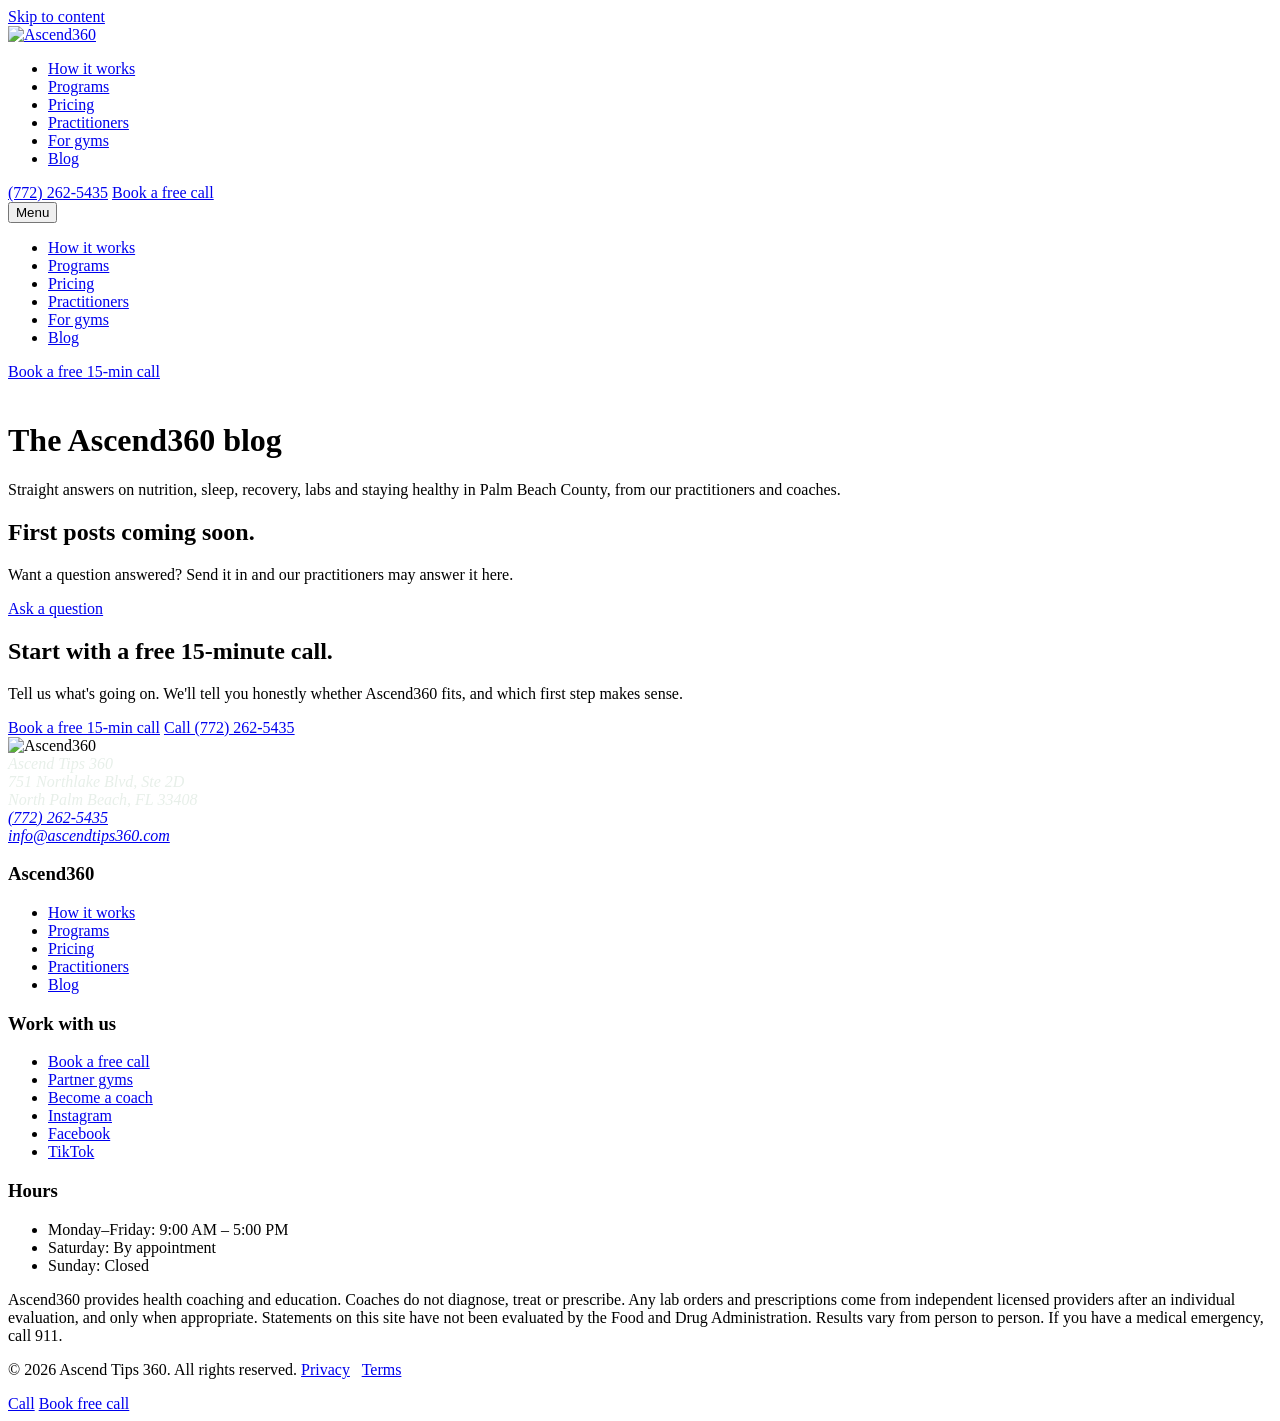
==== index.html @ 88918a27 "Add files via upload" ====
<!doctype html>
<html lang="en">
<head>
<meta charset="utf-8">
<meta name="viewport" content="width=device-width, initial-scale=1">
<title>Health & Wellness Blog | Ascend Tips 360, North Palm Beach</title>
<meta name="description" content="Practical health, nutrition, sleep and recovery articles from the Ascend360 practitioners and coaches in North Palm Beach, FL.">
<link rel="canonical" href="https://www.ascendtips360.com/blog/">

<meta property="og:type" content="website">
<meta property="og:site_name" content="Ascend Tips 360">
<meta property="og:title" content="Health & Wellness Blog | Ascend Tips 360, North Palm Beach">
<meta property="og:description" content="Practical health, nutrition, sleep and recovery articles from the Ascend360 practitioners and coaches in North Palm Beach, FL.">
<meta property="og:url" content="https://www.ascendtips360.com/blog/">
<meta property="og:image" content="https://www.ascendtips360.com/assets/og-image.png">
<meta name="twitter:card" content="summary_large_image">
<meta name="theme-color" content="#0f2a20">
<meta name="geo.region" content="US-FL">
<meta name="geo.placename" content="North Palm Beach">
<link rel="icon" href="../assets/favicon.svg" type="image/svg+xml">
<link rel="icon" href="../assets/favicon-32.png" sizes="32x32">
<link rel="apple-touch-icon" href="../assets/apple-touch-icon.png">
<link rel="preconnect" href="https://fonts.googleapis.com">
<link rel="preconnect" href="https://fonts.gstatic.com" crossorigin>
<link href="https://fonts.googleapis.com/css2?family=Bricolage+Grotesque:opsz,wdth,wght@12..96,75..100,600..800&family=Figtree:wght@400;500;600;700&display=swap" rel="stylesheet">
<link rel="stylesheet" href="../assets/site.css">
<script type="application/ld+json">{"@context": "https://schema.org", "@type": "HealthAndBeautyBusiness", "@id": "https://www.ascendtips360.com/#business", "name": "Ascend Tips 360", "alternateName": "Ascend360", "url": "https://www.ascendtips360.com/", "logo": "https://www.ascendtips360.com/assets/icon-512.png", "image": "https://www.ascendtips360.com/assets/og-image.png", "telephone": "+17722625435", "email": "info@ascendtips360.com", "priceRange": "$$", "address": {"@type": "PostalAddress", "streetAddress": "751 Northlake Blvd, Ste 2D", "addressLocality": "North Palm Beach", "addressRegion": "FL", "postalCode": "33408", "addressCountry": "US"}, "areaServed": ["North Palm Beach", "Palm Beach Gardens", "Juno Beach", "Jupiter", "Tequesta", "Lake Park", "Riviera Beach", "Singer Island", "West Palm Beach", "Palm Beach County"], "openingHoursSpecification": [{"@type": "OpeningHoursSpecification", "dayOfWeek": ["Monday", "Tuesday", "Wednesday", "Thursday", "Friday"], "opens": "09:00", "closes": "17:00"}], "sameAs": ["https://www.facebook.com/ascendtips360", "https://www.instagram.com/ascendtips360", "https://www.tiktok.com/@ascendtips360"]}</script>
<!-- Google Analytics 4: paste your GA4 tag here once created (see README). Do NOT add Meta/TikTok pixels to book.html. -->
</head>
<body>
<a class="skip" href="#main">Skip to content</a>
<header class="site-header">
  <div class="wrap">
    <a class="brand" href="../index.html" aria-label="Ascend Tips 360 home"><img src="../assets/logo.svg" alt="Ascend360" width="160" height="41"></a>
    <nav class="nav" aria-label="Main"><ul><li><a href="../how-it-works.html">How it works</a></li><li><a href="../programs.html">Programs</a></li><li><a href="../pricing.html">Pricing</a></li><li><a href="../practitioners.html">Practitioners</a></li><li><a href="../gyms.html">For gyms</a></li><li><a href="../blog/" aria-current="page">Blog</a></li></ul></nav>
    <div class="header-cta">
      <a class="tel" href="tel:+17722625435">(772) 262-5435</a>
      <a class="btn btn-primary" href="../book.html">Book a free call</a>
    </div>
    <button class="menu-btn" aria-expanded="false" aria-controls="mobile-nav">Menu</button>
  </div>
  <div class="mobile-nav" id="mobile-nav">
    <ul><li><a href="../how-it-works.html">How it works</a></li><li><a href="../programs.html">Programs</a></li><li><a href="../pricing.html">Pricing</a></li><li><a href="../practitioners.html">Practitioners</a></li><li><a href="../gyms.html">For gyms</a></li><li><a href="../blog/" aria-current="page">Blog</a></li></ul>
    <div class="wrap" style="padding-bottom:1.25rem"><a class="btn btn-primary" href="../book.html">Book a free 15-min call</a></div>
  </div>
</header>
<main id="main">

<div class="page-head"><div class="wrap">
  <h1>The Ascend360 blog</h1>
  <p class="lead">Straight answers on nutrition, sleep, recovery, labs and staying healthy in Palm Beach County, from our practitioners and coaches.</p>
</div></div>
<section><div class="wrap">
  <!-- POSTS: add a <li> per post, newest first. Copy blog/post-template.html for each new post. -->
  <ul class="post-list" id="posts"></ul>
  <div class="empty">
    <h2 style="font-size:1.5rem">First posts coming soon.</h2>
    <p>Want a question answered? Send it in and our practitioners may answer it here.</p>
    <a class="btn btn-ghost" href="../book.html?interest=free-call">Ask a question</a>
  </div>
</div></section>
<section class="cta-band">
  <div class="wrap">
    <h2>Start with a free 15&#8209;minute call.</h2>
    <p class="lead">Tell us what's going on. We'll tell you honestly whether Ascend360 fits, and which first step makes sense.</p>
    <div class="actions">
      <a class="btn btn-lime" href="../book.html">Book a free 15-min call</a>
      <a class="btn btn-ghost-light" href="tel:+17722625435">Call (772) 262-5435</a>
    </div>
  </div>
</section>
</main>
<footer class="site-footer">
  <div class="wrap">
    <div class="foot-grid">
      <div>
        <div class="foot-logo"><img src="../assets/logo-white.svg" alt="Ascend360" width="160" height="41"></div>
        <address class="nap" style="font-size:1rem;color:#e7efe9">
          Ascend Tips 360<br>751 Northlake Blvd, Ste 2D<br>North Palm Beach, FL 33408<br>
          <a href="tel:+17722625435">(772) 262-5435</a><br>
          <a href="mailto:info@ascendtips360.com">info@ascendtips360.com</a>
        </address>
      </div>
      <div>
        <h3>Ascend360</h3>
        <ul>
          <li><a href="../how-it-works.html">How it works</a></li>
          <li><a href="../programs.html">Programs</a></li>
          <li><a href="../pricing.html">Pricing</a></li>
          <li><a href="../practitioners.html">Practitioners</a></li>
          <li><a href="../blog/">Blog</a></li>
        </ul>
      </div>
      <div>
        <h3>Work with us</h3>
        <ul>
          <li><a href="../book.html">Book a free call</a></li>
          <li><a href="../gyms.html">Partner gyms</a></li>
          <li><a href="../book.html?interest=careers">Become a coach</a></li>
          <li><a href="https://www.instagram.com/ascendtips360" rel="noopener">Instagram</a></li>
          <li><a href="https://www.facebook.com/ascendtips360" rel="noopener">Facebook</a></li>
          <li><a href="https://www.tiktok.com/@ascendtips360" rel="noopener">TikTok</a></li>
        </ul>
      </div>
      <div>
        <h3>Hours</h3>
        <ul><li>Monday–Friday: 9:00 AM – 5:00 PM</li><li>Saturday: By appointment</li><li>Sunday: Closed</li></ul>
      </div>
    </div>
    <div class="foot-legal">
      <p>Ascend360 provides health coaching and education. Coaches do not diagnose, treat or prescribe. Any lab orders and prescriptions come from independent licensed providers after an individual evaluation, and only when appropriate. Statements on this site have not been evaluated by the Food and Drug Administration. Results vary from person to person. If you have a medical emergency, call 911.</p>
      <p>&copy; 2026 Ascend Tips 360. All rights reserved. <a href="../privacy.html">Privacy</a> &nbsp; <a href="../terms.html">Terms</a></p>
    </div>
  </div>
</footer>
<div class="mobile-bar">
  <a class="btn btn-ghost" href="tel:+17722625435">Call</a>
  <a class="btn btn-primary" href="../book.html">Book free call</a>
</div>
<script src="../assets/site.js" defer></script>
</body>
</html>
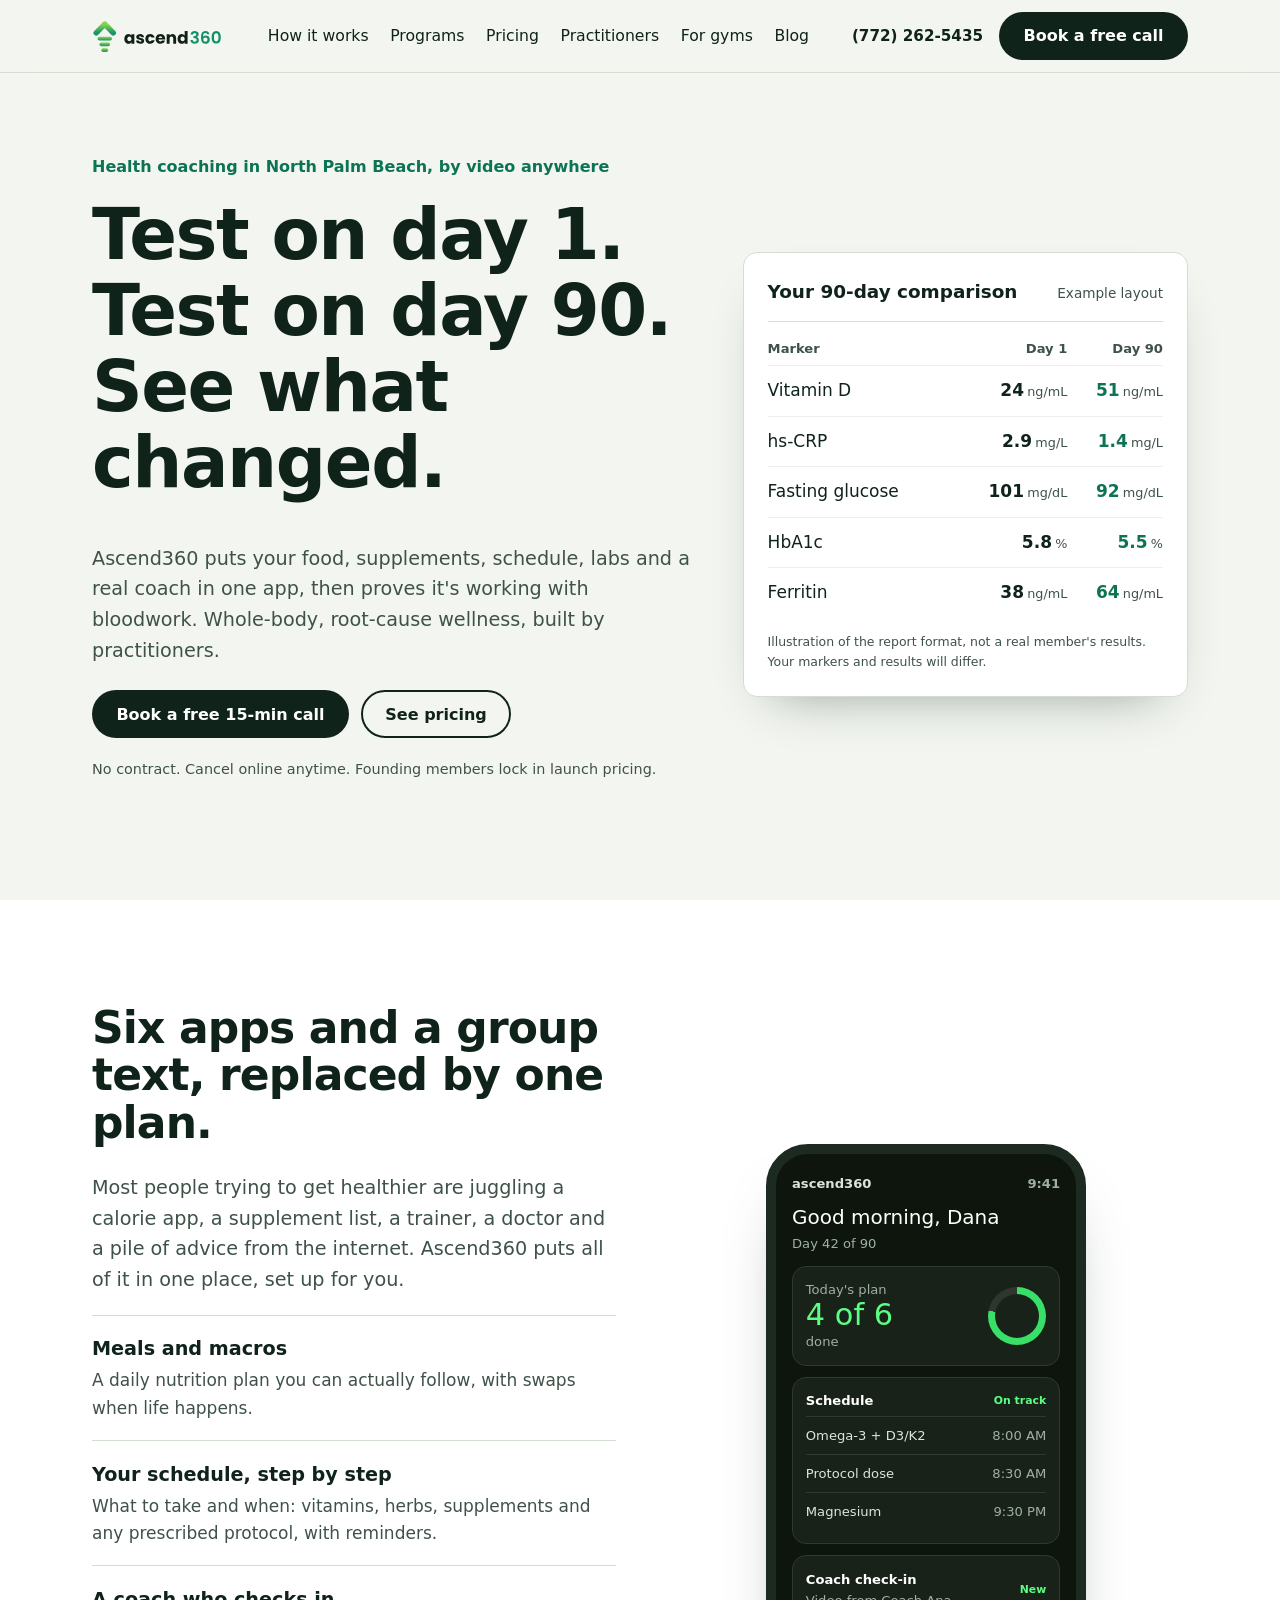
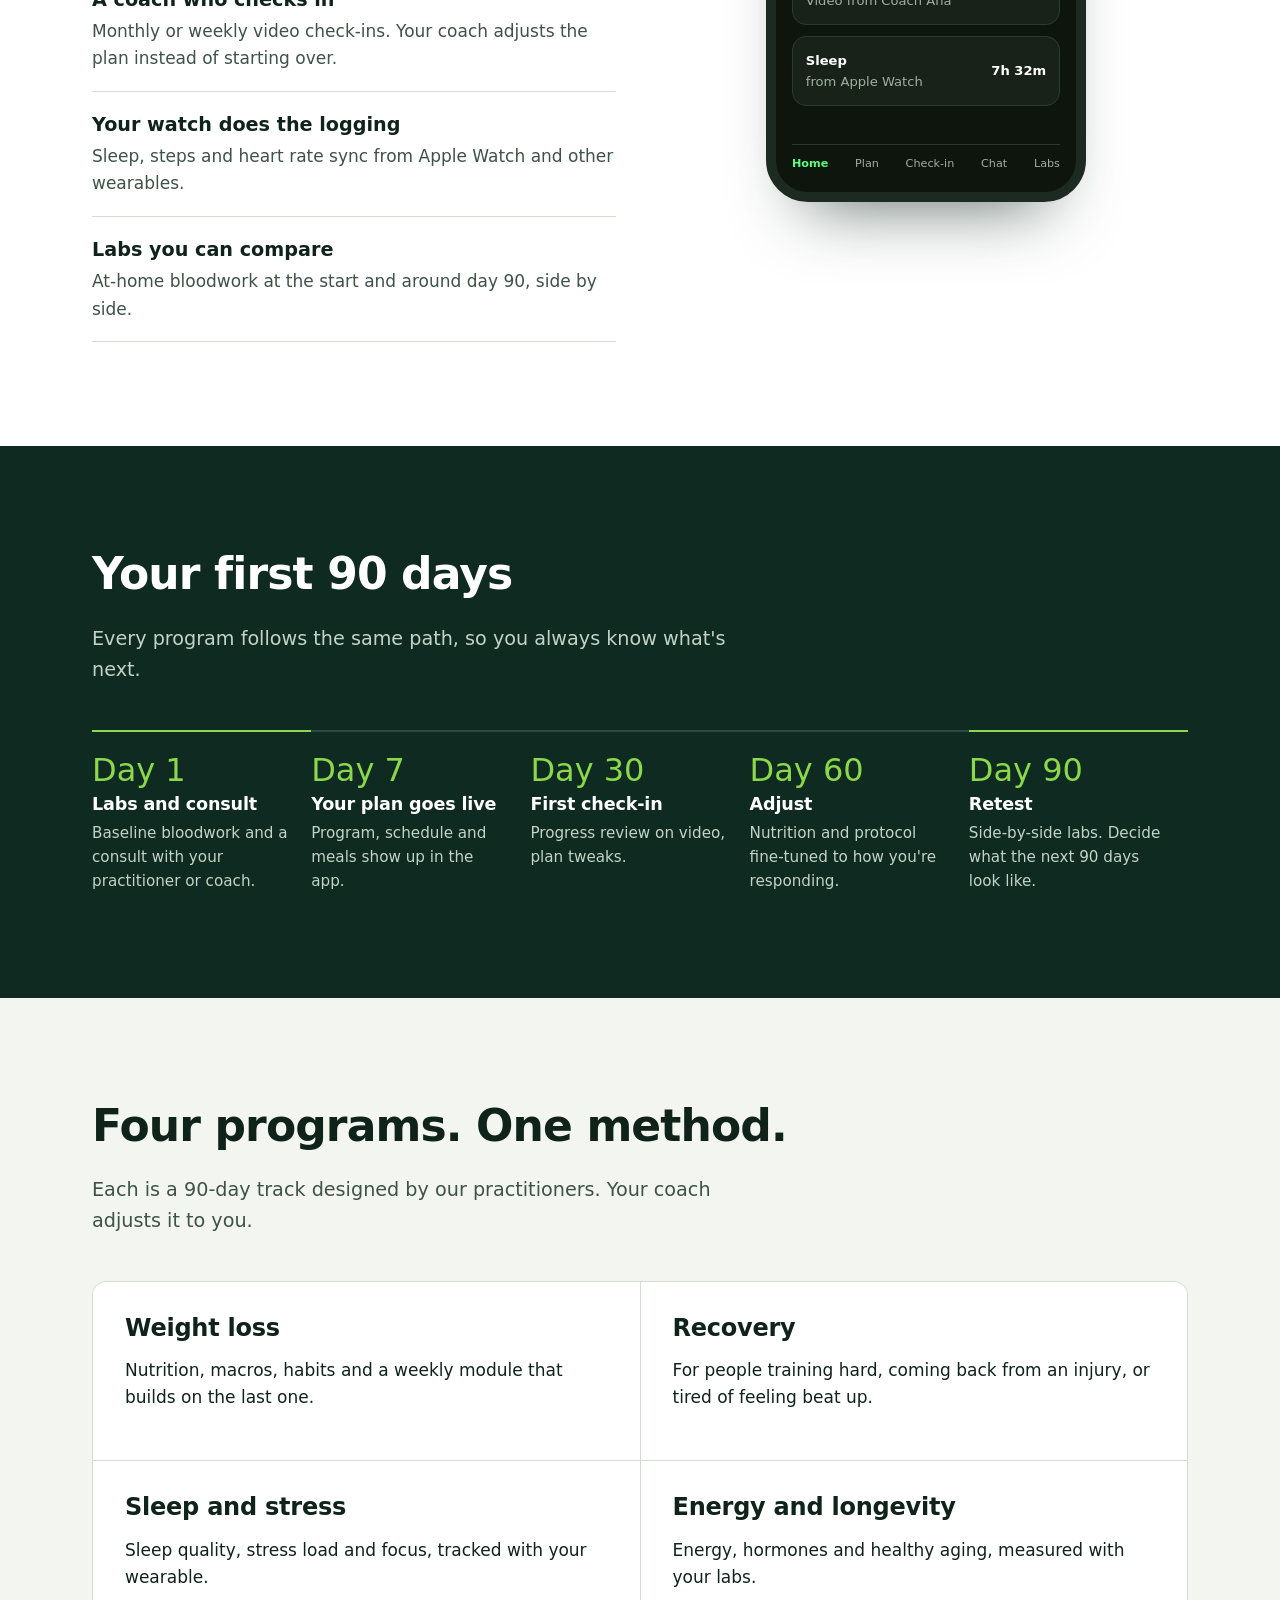
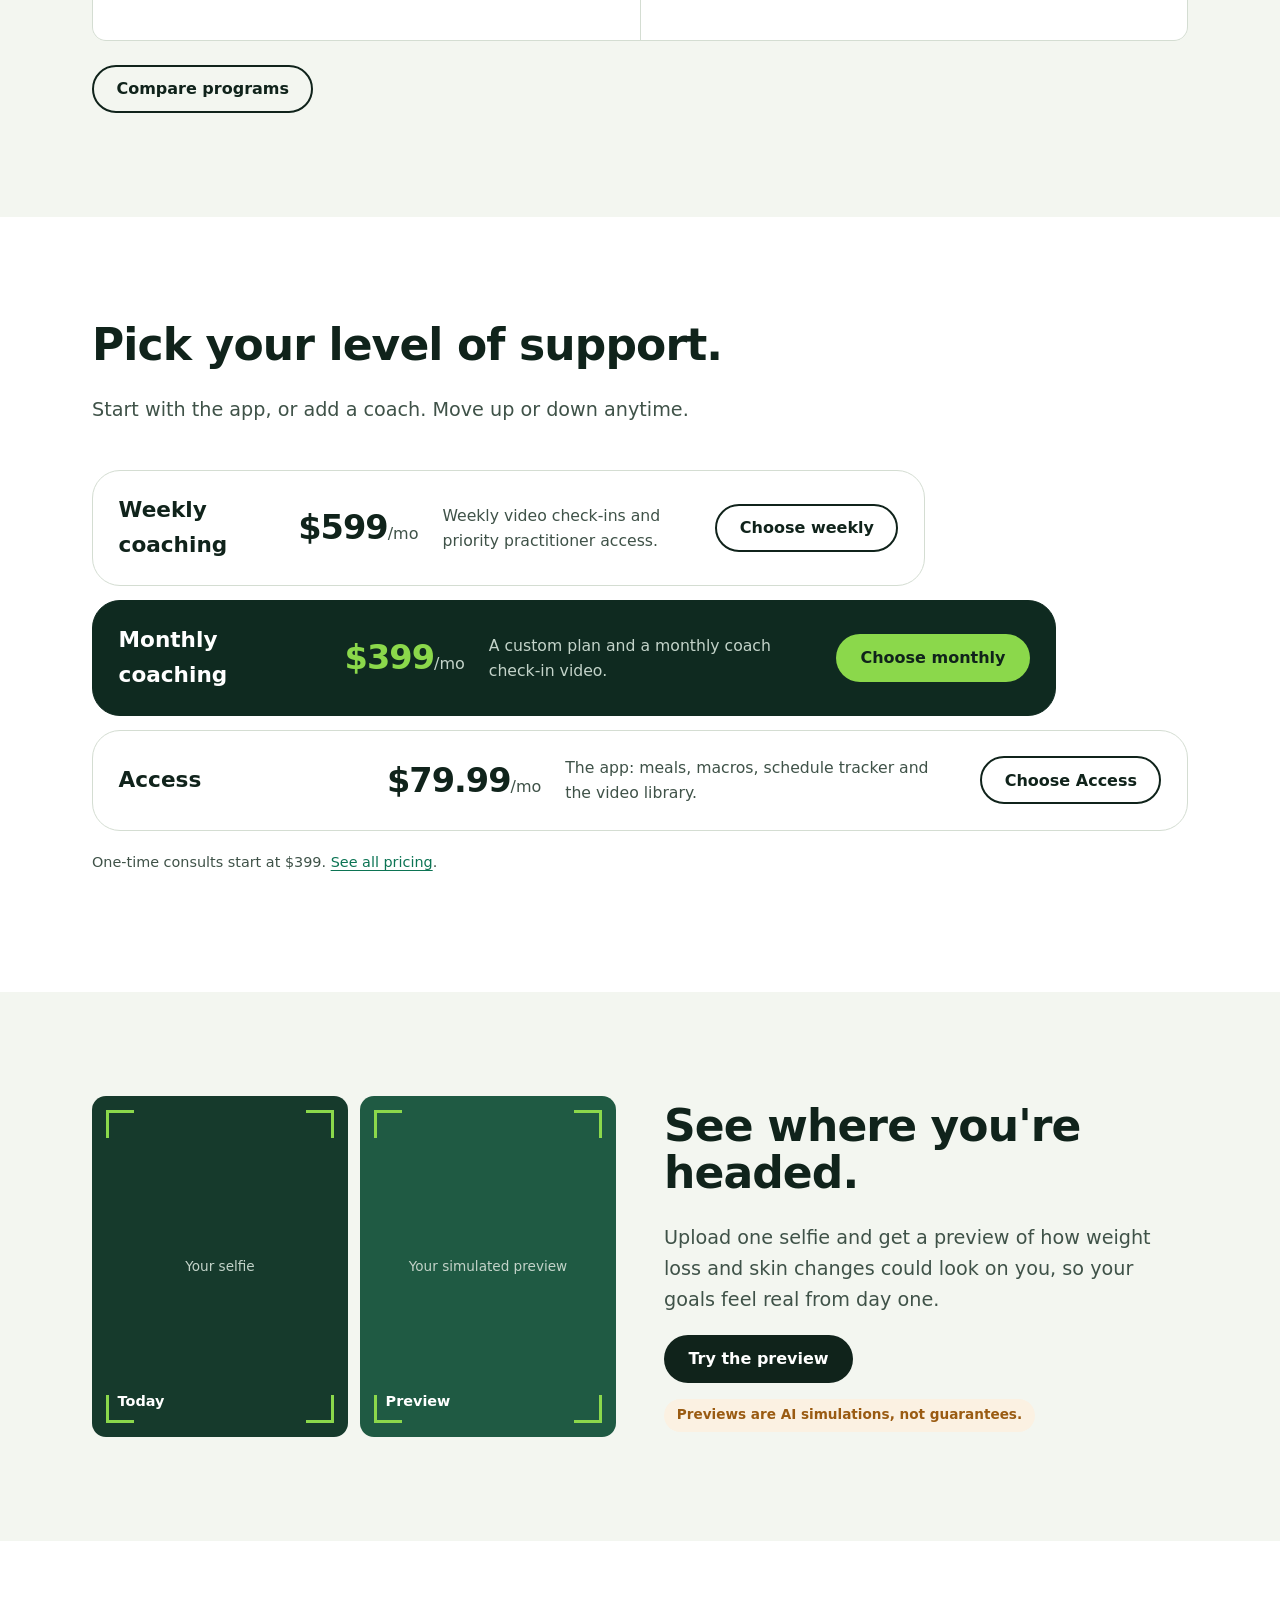
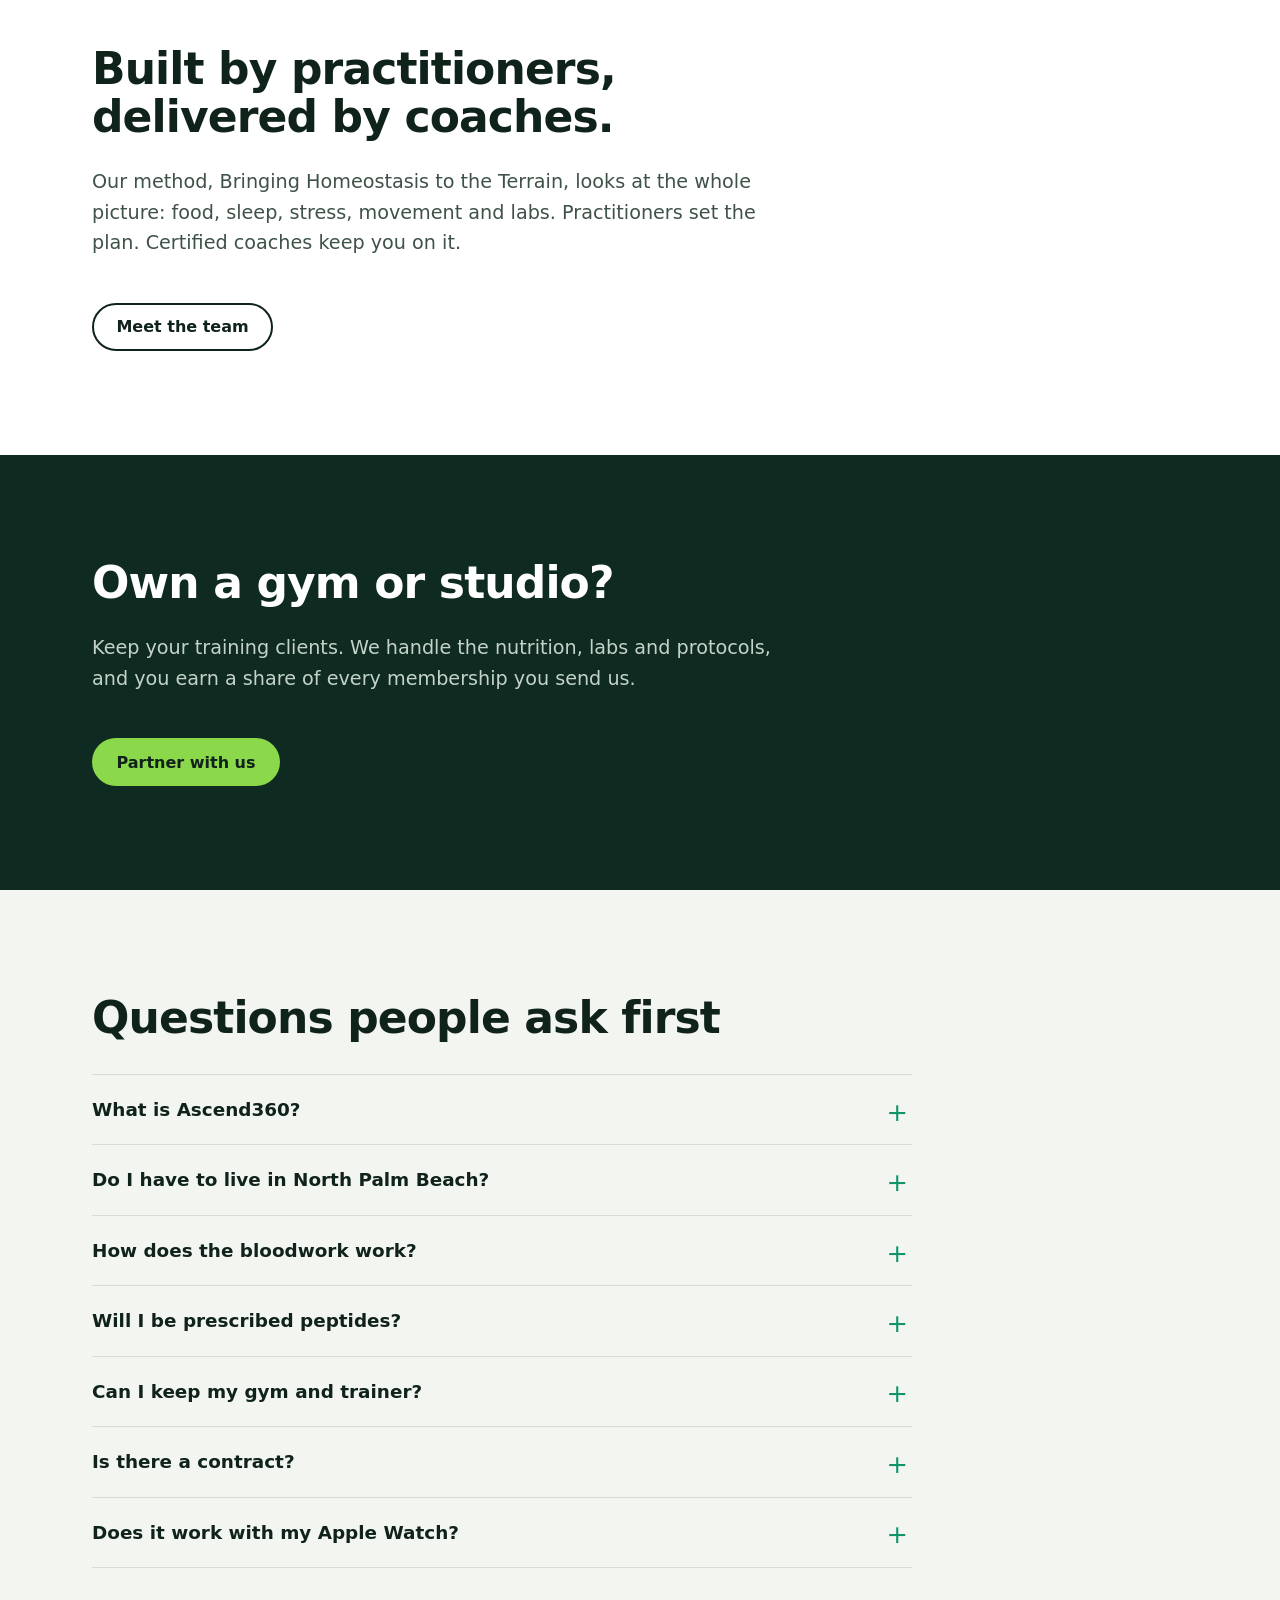
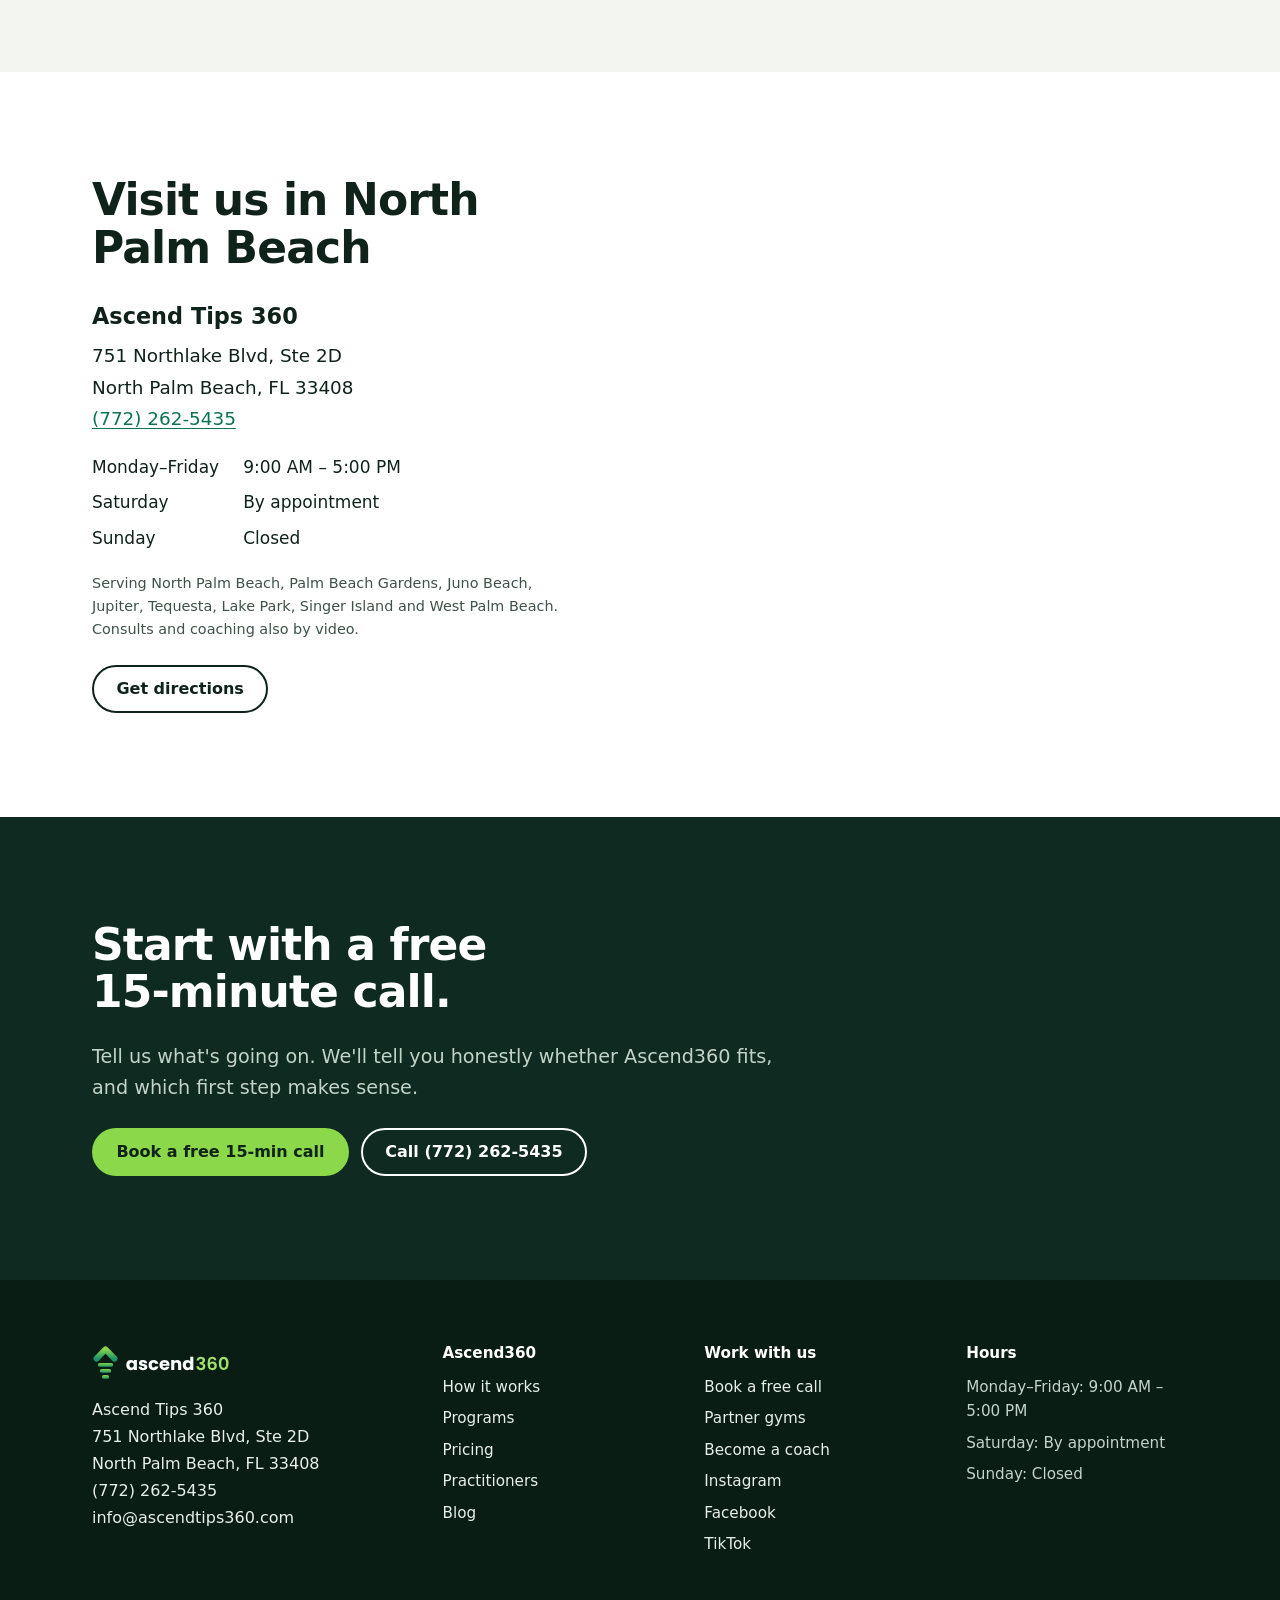
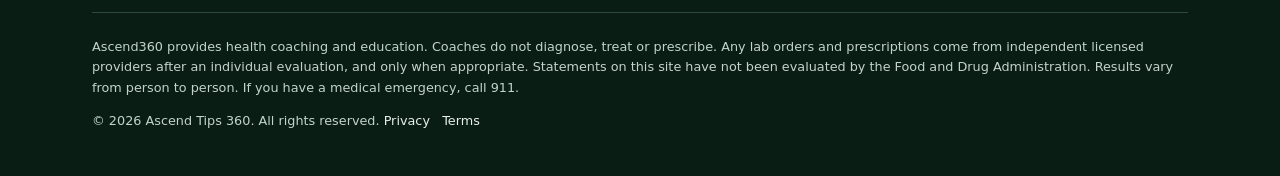
==== commit 6772a5c0: "Add files via upload" ====
--- a/index.html
+++ b/index.html
@@ -3,68 +3,523 @@
 <head>
 <meta charset="utf-8">
 <meta name="viewport" content="width=device-width, initial-scale=1">
-<title>Health & Wellness Blog | Ascend Tips 360, North Palm Beach</title>
-<meta name="description" content="Practical health, nutrition, sleep and recovery articles from the Ascend360 practitioners and coaches in North Palm Beach, FL.">
-<link rel="canonical" href="https://www.ascendtips360.com/blog/">
+<title>Ascend Tips 360 | Health Coaching & Lab Testing in North Palm Beach, FL</title>
+<meta name="description" content="Ascend360 health coaching in North Palm Beach: one app for meals, supplements and your protocol, video check-ins with a coach, and at-home bloodwork on day 1 and day 90.">
+<link rel="canonical" href="https://www.ascendtips360.com/">
 
 <meta property="og:type" content="website">
 <meta property="og:site_name" content="Ascend Tips 360">
-<meta property="og:title" content="Health & Wellness Blog | Ascend Tips 360, North Palm Beach">
-<meta property="og:description" content="Practical health, nutrition, sleep and recovery articles from the Ascend360 practitioners and coaches in North Palm Beach, FL.">
-<meta property="og:url" content="https://www.ascendtips360.com/blog/">
-<meta property="og:image" content="https://www.ascendtips360.com/assets/og-image.png">
+<meta property="og:title" content="Ascend Tips 360 | Health Coaching & Lab Testing in North Palm Beach, FL">
+<meta property="og:description" content="Ascend360 health coaching in North Palm Beach: one app for meals, supplements and your protocol, video check-ins with a coach, and at-home bloodwork on day 1 and day 90.">
+<meta property="og:url" content="https://www.ascendtips360.com/">
+<meta property="og:image" content="https://www.ascendtips360.com/og-image.png">
 <meta name="twitter:card" content="summary_large_image">
 <meta name="theme-color" content="#0f2a20">
 <meta name="geo.region" content="US-FL">
 <meta name="geo.placename" content="North Palm Beach">
-<link rel="icon" href="../assets/favicon.svg" type="image/svg+xml">
-<link rel="icon" href="../assets/favicon-32.png" sizes="32x32">
-<link rel="apple-touch-icon" href="../assets/apple-touch-icon.png">
+<link rel="icon" href="[data-uri]" type="image/svg+xml">
+<link rel="icon" href="favicon-32.png" sizes="32x32">
+<link rel="apple-touch-icon" href="apple-touch-icon.png">
 <link rel="preconnect" href="https://fonts.googleapis.com">
 <link rel="preconnect" href="https://fonts.gstatic.com" crossorigin>
 <link href="https://fonts.googleapis.com/css2?family=Bricolage+Grotesque:opsz,wdth,wght@12..96,75..100,600..800&family=Figtree:wght@400;500;600;700&display=swap" rel="stylesheet">
-<link rel="stylesheet" href="../assets/site.css">
-<script type="application/ld+json">{"@context": "https://schema.org", "@type": "HealthAndBeautyBusiness", "@id": "https://www.ascendtips360.com/#business", "name": "Ascend Tips 360", "alternateName": "Ascend360", "url": "https://www.ascendtips360.com/", "logo": "https://www.ascendtips360.com/assets/icon-512.png", "image": "https://www.ascendtips360.com/assets/og-image.png", "telephone": "+17722625435", "email": "info@ascendtips360.com", "priceRange": "$$", "address": {"@type": "PostalAddress", "streetAddress": "751 Northlake Blvd, Ste 2D", "addressLocality": "North Palm Beach", "addressRegion": "FL", "postalCode": "33408", "addressCountry": "US"}, "areaServed": ["North Palm Beach", "Palm Beach Gardens", "Juno Beach", "Jupiter", "Tequesta", "Lake Park", "Riviera Beach", "Singer Island", "West Palm Beach", "Palm Beach County"], "openingHoursSpecification": [{"@type": "OpeningHoursSpecification", "dayOfWeek": ["Monday", "Tuesday", "Wednesday", "Thursday", "Friday"], "opens": "09:00", "closes": "17:00"}], "sameAs": ["https://www.facebook.com/ascendtips360", "https://www.instagram.com/ascendtips360", "https://www.tiktok.com/@ascendtips360"]}</script>
+<style>/* Ascend Tips 360 — public site */
+:root{
+  --ink:#10231b;
+  --ink-soft:#3f5248;
+  --paper:#f3f6f0;
+  --white:#ffffff;
+  --forest:#0f2a20;
+  --forest-2:#163a2c;
+  --teal:#12936b;
+  --teal-dark:#0c7454;
+  --lime:#8bd84b;
+  --line:#d4ddd2;
+  --line-dark:#2c4b3d;
+  --warn:#9a5b12;
+  --radius-s:6px;
+  --radius-m:14px;
+  --radius-pill:999px;
+  --max:1160px;
+  --head:"Bricolage Grotesque", "Figtree", system-ui, sans-serif;
+  --body:"Figtree", system-ui, -apple-system, "Segoe UI", sans-serif;
+}
+*,*::before,*::after{box-sizing:border-box}
+html{-webkit-text-size-adjust:100%;scroll-behavior:smooth}
+@media (prefers-reduced-motion:reduce){html{scroll-behavior:auto}*{transition:none!important;animation:none!important}}
+body{margin:0;background:var(--paper);color:var(--ink);font:400 1.0625rem/1.6 var(--body)}
+img,svg{max-width:100%;display:block}
+a{color:var(--teal-dark);text-underline-offset:3px}
+a:hover{color:var(--ink)}
+:focus-visible{outline:3px solid var(--lime);outline-offset:3px;border-radius:4px}
+.skip{position:absolute;left:-999px;top:0;background:var(--ink);color:#fff;padding:.6rem 1rem;z-index:100}
+.skip:focus{left:1rem;top:1rem}
+.wrap{max-width:var(--max);margin:0 auto;padding:0 1.25rem}
+@media (min-width:760px){.wrap{padding:0 2rem}}
+
+h1,h2,h3{font-family:var(--head);line-height:1.08;letter-spacing:-.02em;margin:0 0 .6em;font-weight:700}
+h1{font-size:clamp(2.4rem,6vw,4.4rem);font-variation-settings:"wdth" 88}
+h2{font-size:clamp(1.8rem,3.6vw,2.75rem)}
+h3{font-size:1.3rem;letter-spacing:-.01em;line-height:1.2}
+p{margin:0 0 1em;max-width:66ch}
+.lead{font-size:1.2rem;color:var(--ink-soft);max-width:56ch}
+.small{font-size:.9rem;color:var(--ink-soft)}
+.fine{font-size:.8rem;color:var(--ink-soft);max-width:80ch}
+
+/* buttons */
+.btn{display:inline-flex;align-items:center;justify-content:center;gap:.5rem;min-height:48px;padding:.75rem 1.4rem;border-radius:var(--radius-pill);font:600 1rem/1.1 var(--body);text-decoration:none;border:2px solid transparent;cursor:pointer;transition:background .15s,color .15s,border-color .15s}
+.btn-primary{background:var(--ink);color:#fff}
+.btn-primary:hover{background:var(--teal-dark);color:#fff}
+.btn-lime{background:var(--lime);color:var(--ink)}
+.btn-lime:hover{background:#a3e46c;color:var(--ink)}
+.btn-ghost{border-color:var(--ink);color:var(--ink);background:transparent}
+.btn-ghost:hover{background:var(--ink);color:#fff}
+.btn-ghost-light{border-color:#fff;color:#fff}
+.btn-ghost-light:hover{background:#fff;color:var(--ink)}
+.actions{display:flex;flex-wrap:wrap;gap:.75rem;margin-top:1.5rem}
+
+/* header */
+.site-header{position:sticky;top:0;z-index:50;background:rgba(243,246,240,.94);backdrop-filter:blur(10px);-webkit-backdrop-filter:blur(10px);border-bottom:1px solid var(--line)}
+.site-header .wrap{display:flex;align-items:center;justify-content:space-between;gap:1rem;min-height:72px}
+.brand img{height:34px;width:auto}
+.nav{display:none}
+.nav ul{list-style:none;display:flex;gap:1.35rem;margin:0;padding:0}
+.nav a{white-space:nowrap;color:var(--ink);text-decoration:none;font-weight:500;font-size:.98rem}
+.nav a:hover,.nav a[aria-current="page"]{color:var(--teal-dark);text-decoration:underline}
+.header-cta{display:none}
+.menu-btn{display:inline-flex;align-items:center;gap:.4rem;background:none;border:1.5px solid var(--ink);border-radius:var(--radius-pill);padding:.5rem .95rem;font:600 .95rem var(--body);color:var(--ink);cursor:pointer;min-height:44px}
+.mobile-nav{display:none;border-top:1px solid var(--line);background:var(--paper)}
+.mobile-nav.open{display:block}
+.mobile-nav ul{list-style:none;margin:0;padding:.5rem 1.25rem 1.25rem}
+.mobile-nav li a{display:block;padding:.8rem 0;border-bottom:1px solid var(--line);color:var(--ink);text-decoration:none;font-weight:500;font-size:1.1rem}
+.mobile-nav .btn{width:100%;margin-top:1rem}
+@media (min-width:1180px){
+  .nav{display:block}.header-cta{display:flex;align-items:center;gap:1rem}.menu-btn{display:none}.mobile-nav{display:none!important}
+  .header-cta .btn{white-space:nowrap}
+  .header-cta .tel{white-space:nowrap;color:var(--ink);font-weight:600;text-decoration:none;font-size:.95rem}
+}
+
+/* sections */
+section{padding:4.5rem 0}
+@media (min-width:760px){section{padding:6.5rem 0}}
+.band-dark{background:var(--forest);color:#e7efe9}
+.band-dark h2,.band-dark h3{color:#fff}
+.band-dark .lead,.band-dark p{color:#c3d3c9}
+.band-dark a:not(.btn){color:var(--lime)}
+.band-white{background:var(--white)}
+.section-head{max-width:720px;margin-bottom:2.75rem}
+
+/* hero */
+.hero{padding:3.5rem 0 4.5rem}
+@media (min-width:760px){.hero{padding:5rem 0 6.5rem}}
+.hero-grid{display:grid;gap:3rem;align-items:center}
+@media (min-width:960px){.hero-grid{grid-template-columns:1.15fr .85fr}}
+.hero .where{display:inline-block;font-weight:600;color:var(--teal-dark);margin-bottom:1.1rem;font-size:1rem}
+.hero h1{max-width:13ch}
+
+/* lab report card (hero) */
+.report{background:var(--white);border:1px solid var(--line);border-radius:var(--radius-m);padding:1.5rem;box-shadow:0 24px 50px -30px rgba(16,35,27,.45)}
+.report-top{display:flex;justify-content:space-between;align-items:baseline;gap:1rem;border-bottom:1px solid var(--line);padding-bottom:.9rem;margin-bottom:.4rem}
+.report-top strong{font-family:var(--head);font-size:1.15rem}
+.report-top span{font-size:.85rem;color:var(--ink-soft)}
+.report table{width:100%;border-collapse:collapse;font-variant-numeric:tabular-nums}
+.report th{text-align:right;font-weight:600;font-size:.82rem;color:var(--ink-soft);padding:.6rem 0 .4rem}
+.report th:first-child{text-align:left}
+.report td{padding:.7rem 0;border-top:1px solid #edf1eb;text-align:right;font-weight:600}
+.report td:first-child{text-align:left;font-weight:500}
+.report td.d90{color:var(--teal-dark)}
+.report .unit{font-weight:400;color:var(--ink-soft);font-size:.8rem;margin-left:.2rem}
+.report-note{font-size:.78rem;color:var(--ink-soft);margin:.9rem 0 0}
+
+/* feature split with phone */
+.split{display:grid;gap:3rem;align-items:center}
+@media (min-width:960px){.split{grid-template-columns:1fr 1fr}.split.flip>:first-child{order:2}}
+.feature-list{list-style:none;margin:0;padding:0;display:grid;gap:0}
+.feature-list li{padding:1.15rem 0;border-top:1px solid var(--line)}
+.feature-list li:last-child{border-bottom:1px solid var(--line)}
+.feature-list strong{display:block;font-family:var(--head);font-size:1.2rem;margin-bottom:.15rem}
+.feature-list span{color:var(--ink-soft)}
+
+.phone{width:min(320px,86%);margin:0 auto;aspect-ratio:9/18.5;background:#0d150d;border-radius:42px;border:10px solid #1d2a22;padding:1.2rem 1rem;color:#dce5d8;font-size:.82rem;display:flex;flex-direction:column;gap:.7rem;box-shadow:0 40px 70px -40px rgba(16,35,27,.7)}
+.phone .ph-head{display:flex;justify-content:space-between;align-items:center;font-weight:600}
+.phone .ph-hello{font-family:var(--head);font-size:1.25rem;color:#fff;line-height:1.15}
+.phone .ph-card{background:#192219;border:1px solid #2e3a2f;border-radius:14px;padding:.8rem}
+.phone .ph-row{display:flex;justify-content:space-between;align-items:center;gap:.5rem}
+.phone .ph-big{font-family:var(--head);font-size:1.9rem;color:#5cfd83;line-height:1}
+.phone .ph-ring{width:58px;height:58px;border-radius:50%;background:conic-gradient(#38e06a 0 78%,#2e372e 78% 100%);display:grid;place-items:center}
+.phone .ph-ring::after{content:"";width:44px;height:44px;border-radius:50%;background:#192219}
+.phone .ph-dose{display:flex;justify-content:space-between;padding:.5rem 0;border-top:1px solid #2e3a2f}
+.phone .ph-dose:first-of-type{border-top:0}
+.phone .ph-tag{font-size:.68rem;color:#5cfd83;font-weight:700}
+.phone .ph-muted{color:#9fb0a0}
+.phone .ph-nav{margin-top:auto;display:flex;justify-content:space-between;border-top:1px solid #2e3a2f;padding-top:.6rem;font-size:.7rem;color:#9fb0a0}
+.phone .ph-nav b{color:#5cfd83}
+
+/* timeline (real sequence) */
+.timeline{list-style:none;margin:0;padding:0;display:grid;gap:0;counter-reset:none}
+@media (min-width:900px){.timeline{grid-template-columns:repeat(5,1fr)}}
+.timeline li{padding:1.4rem 1.2rem 1.6rem;border-left:2px solid var(--line-dark)}
+@media (min-width:900px){.timeline li{border-left:0;border-top:2px solid var(--line-dark);padding:1.4rem 1.2rem 0 0}}
+.timeline .day{font-family:var(--head);font-size:2rem;color:var(--lime);line-height:1;display:block;margin-bottom:.5rem}
+.timeline h3{font-size:1.1rem;margin-bottom:.35rem}
+.timeline p{font-size:.95rem;margin:0}
+.timeline li.key{border-color:var(--lime)}
+
+/* programs */
+.programs{display:grid;gap:1px;background:var(--line);border:1px solid var(--line);border-radius:var(--radius-m);overflow:hidden}
+@media (min-width:760px){.programs{grid-template-columns:1fr 1fr}}
+.program{background:var(--white);padding:2rem}
+.program h3{font-size:1.5rem}
+.program ul{margin:.5rem 0 0;padding-left:1.1rem;color:var(--ink-soft)}
+.program li{margin:.25rem 0}
+
+/* pricing ladder — echoes the logo bars */
+.ladder{display:flex;flex-direction:column;gap:.9rem;align-items:flex-start}
+.rung{width:100%;background:var(--white);border:1px solid var(--line);border-radius:28px;padding:1.4rem 1.6rem;display:grid;gap:.8rem;align-items:center}
+@media (min-width:860px){
+  .rung{grid-template-columns:minmax(150px,1fr) auto minmax(0,1.6fr) auto;gap:1.5rem}
+  .rung.r1{width:100%}.rung.r2{width:88%}.rung.r3{width:76%}
+}
+.rung .name{font-family:var(--head);font-size:1.35rem;font-weight:700}
+.rung .price{font-family:var(--head);font-size:2.1rem;font-weight:700;letter-spacing:-.03em;white-space:nowrap}
+.rung .price small{font-size:1rem;font-weight:500;color:var(--ink-soft);letter-spacing:0}
+.rung .what{color:var(--ink-soft);font-size:.98rem;margin:0}
+.rung.featured{background:var(--forest);border-color:var(--forest);color:#fff}
+.rung.featured .what,.rung.featured .price small{color:#c3d3c9}
+.rung.featured .price{color:var(--lime)}
+.rung .btn{white-space:nowrap}
+
+.consults{width:100%;border-collapse:collapse;background:var(--white);border:1px solid var(--line);border-radius:var(--radius-m);overflow:hidden;font-variant-numeric:tabular-nums}
+.consults th,.consults td{text-align:left;padding:1rem 1.25rem;border-bottom:1px solid var(--line);vertical-align:top}
+.consults th{font-size:.9rem;color:var(--ink-soft);font-weight:600;background:#f8faf6}
+.consults td.p{font-family:var(--head);font-weight:700;font-size:1.25rem;white-space:nowrap}
+.consults tr:last-child td{border-bottom:0}
+.table-scroll{overflow-x:auto}
+
+.founding{margin-top:2rem;display:flex;flex-wrap:wrap;gap:1rem 2rem;align-items:center;justify-content:space-between;border:2px dashed var(--teal);border-radius:var(--radius-m);padding:1.25rem 1.5rem;background:#ecf5ee}
+.founding p{margin:0}
+
+/* ageless */
+.ageless-visual{display:grid;grid-template-columns:1fr 1fr;gap:.75rem}
+.ageless-visual figure{margin:0;border-radius:var(--radius-m);overflow:hidden;background:var(--forest-2);aspect-ratio:3/4;display:flex;align-items:flex-end;padding:1rem;position:relative}
+.ageless-visual figure{background:
+  linear-gradient(var(--lime),var(--lime)) top 14px left 14px/28px 3px no-repeat,
+  linear-gradient(var(--lime),var(--lime)) top 14px left 14px/3px 28px no-repeat,
+  linear-gradient(var(--lime),var(--lime)) top 14px right 14px/28px 3px no-repeat,
+  linear-gradient(var(--lime),var(--lime)) top 14px right 14px/3px 28px no-repeat,
+  linear-gradient(var(--lime),var(--lime)) bottom 14px left 14px/28px 3px no-repeat,
+  linear-gradient(var(--lime),var(--lime)) bottom 14px left 14px/3px 28px no-repeat,
+  linear-gradient(var(--lime),var(--lime)) bottom 14px right 14px/28px 3px no-repeat,
+  linear-gradient(var(--lime),var(--lime)) bottom 14px right 14px/3px 28px no-repeat,
+  var(--forest-2);padding:1.5rem 1.6rem}
+.ageless-visual figure.after{background-color:#1f5a43}
+.ageless-visual figure span{position:absolute;top:50%;left:0;right:0;transform:translateY(-50%);text-align:center;color:#c3d3c9;font-size:.85rem;padding:0 1.5rem}
+.ageless-visual figcaption{position:relative;font-weight:600;color:#fff;font-size:.9rem}
+.sim-tag{display:inline-block;margin-top:1rem;font-size:.85rem;font-weight:600;color:var(--warn);background:#fbf1e2;border-radius:var(--radius-pill);padding:.35rem .8rem}
+
+/* people */
+.people{display:grid;gap:2rem}
+@media (min-width:860px){.people{grid-template-columns:repeat(3,1fr)}}
+.person .photo{aspect-ratio:4/5;border-radius:var(--radius-m);background:repeating-linear-gradient(135deg,#e3eae0 0 12px,#edf2ea 12px 24px);display:grid;place-items:center;color:var(--ink-soft);font-size:.85rem;margin-bottom:1.1rem;text-align:center;padding:1rem}
+.person .role{font-weight:600;color:var(--teal-dark);margin:-.3rem 0 .6rem}
+
+/* gyms band */
+.gym-points{display:grid;gap:1.5rem;margin-top:2rem}
+@media (min-width:860px){.gym-points{grid-template-columns:repeat(3,1fr)}}
+.gym-points div{border-top:2px solid var(--lime);padding-top:1rem}
+
+/* faq */
+.faq{max-width:820px}
+.faq details{border-top:1px solid var(--line);padding:0}
+.faq details:last-child{border-bottom:1px solid var(--line)}
+.faq summary{cursor:pointer;list-style:none;padding:1.25rem 2.5rem 1.25rem 0;font-family:var(--head);font-weight:600;font-size:1.15rem;position:relative}
+.faq summary::-webkit-details-marker{display:none}
+.faq summary::after{content:"+";position:absolute;right:.25rem;top:1.05rem;font-size:1.6rem;font-weight:400;color:var(--teal)}
+.faq details[open] summary::after{content:"−"}
+.faq details p{padding-bottom:1.25rem;margin:0;color:var(--ink-soft)}
+
+/* local / visit */
+.visit{display:grid;gap:2rem}
+@media (min-width:900px){.visit{grid-template-columns:.9fr 1.1fr;align-items:stretch}}
+.nap{font-style:normal;font-size:1.15rem;line-height:1.7}
+.nap strong{font-family:var(--head);font-size:1.4rem;display:block;margin-bottom:.3rem}
+.map{border:0;width:100%;min-height:340px;height:100%;border-radius:var(--radius-m);filter:grayscale(.3)}
+.hours{border-collapse:collapse;margin-top:1rem}
+.hours td{padding:.25rem 1.5rem .25rem 0}
+
+/* cta band */
+.cta-band{background:var(--forest);color:#fff;text-align:left}
+.cta-band h2{color:#fff;max-width:18ch}
+.cta-band p{color:#c3d3c9}
+
+/* page header for inner pages */
+.page-head{padding:3.5rem 0 2.5rem;border-bottom:1px solid var(--line)}
+.page-head h1{font-size:clamp(2.2rem,5vw,3.6rem);max-width:18ch}
+.prose{max-width:740px}
+.prose h2{font-size:1.7rem;margin-top:2.5rem}
+.prose h3{margin-top:1.8rem}
+.prose ul,.prose ol{padding-left:1.2rem}
+.prose li{margin:.35rem 0}
+.steps{list-style:none;padding:0;margin:0;counter-reset:s}
+.steps li{counter-increment:s;display:grid;grid-template-columns:3rem 1fr;gap:1rem;padding:1.5rem 0;border-top:1px solid var(--line)}
+.steps li::before{content:counter(s);font-family:var(--head);font-size:2rem;font-weight:700;color:var(--teal);line-height:1}
+.steps h3{margin-bottom:.3rem}
+.steps p{margin:0;color:var(--ink-soft)}
+
+/* forms */
+.form-wrap{display:grid;gap:3rem}
+@media (min-width:960px){.form-wrap{grid-template-columns:1.1fr .9fr}}
+form.lead-form{background:var(--white);border:1px solid var(--line);border-radius:var(--radius-m);padding:1.75rem}
+.field{display:flex;flex-direction:column;gap:.35rem;margin-bottom:1.1rem}
+.field label{font-weight:600;font-size:.95rem}
+.field .hint{font-size:.82rem;color:var(--ink-soft)}
+.field input,.field select,.field textarea{font:inherit;font-size:1rem;padding:.8rem .9rem;border:1.5px solid #b9c6b7;border-radius:10px;background:#fff;color:var(--ink);min-height:48px}
+.field input:focus,.field select:focus,.field textarea:focus{outline:none;border-color:var(--teal);box-shadow:0 0 0 3px rgba(18,147,107,.18)}
+.two{display:grid;gap:0 1rem}
+@media (min-width:600px){.two{grid-template-columns:1fr 1fr}}
+.check{display:flex;gap:.7rem;align-items:flex-start;font-size:.88rem;color:var(--ink-soft);margin:.5rem 0 1.25rem}
+.check input{width:20px;height:20px;margin-top:.15rem;flex:none;accent-color:var(--teal)}
+.notice{background:#fbf1e2;border-left:4px solid var(--warn);padding:.8rem 1rem;border-radius:6px;font-size:.9rem;margin-bottom:1.25rem}
+.hidden{position:absolute!important;left:-9999px}
+
+/* footer */
+.site-footer{background:#0a1d15;color:#c3d3c9;padding:4rem 0 2rem;font-size:.95rem}
+.site-footer a{color:#e7efe9;text-decoration:none}
+.site-footer a:hover{color:var(--lime);text-decoration:underline}
+.foot-grid{display:grid;gap:2.5rem}
+@media (min-width:860px){.foot-grid{grid-template-columns:1.4fr 1fr 1fr 1fr}}
+.foot-grid h3{font-family:var(--body);font-size:.95rem;font-weight:700;color:#fff;margin-bottom:.8rem;letter-spacing:0}
+.foot-grid ul{list-style:none;margin:0;padding:0}
+.foot-grid li{margin:.45rem 0}
+.foot-logo img{height:36px;width:auto;margin-bottom:1rem}
+.foot-legal{border-top:1px solid var(--line-dark);margin-top:3rem;padding-top:1.5rem;font-size:.8rem;line-height:1.6}
+.foot-legal p{max-width:none}
+
+/* sticky mobile call bar */
+.mobile-bar{position:fixed;bottom:0;left:0;right:0;z-index:40;display:grid;grid-template-columns:1fr 1.4fr;gap:.5rem;padding:.6rem .75rem calc(.6rem + env(safe-area-inset-bottom));background:rgba(243,246,240,.97);border-top:1px solid var(--line)}
+.mobile-bar .btn{min-height:46px;padding:.6rem .8rem;font-size:.95rem}
+body{padding-bottom:76px}
+@media (min-width:1180px){.mobile-bar{display:none}body{padding-bottom:0}}
+
+/* blog */
+.post-list{list-style:none;padding:0;margin:0}
+.post-list li{border-top:1px solid var(--line);padding:1.5rem 0}
+.empty{border:2px dashed var(--line);border-radius:var(--radius-m);padding:2.5rem;text-align:left;max-width:720px}
+@media (max-width:700px){
+  .consults thead{position:absolute;left:-9999px}
+  .consults,.consults tbody,.consults tr,.consults td{display:block;width:100%}
+  .consults tr{padding:1.1rem 1.25rem;border-bottom:1px solid var(--line)}
+  .consults tr:last-child{border-bottom:0}
+  .consults td{padding:.2rem 0;border:0}
+  .consults td.p{font-size:1.6rem;margin:.2rem 0 .3rem}
+  .consults td .btn{margin-top:.6rem;width:100%}
+}
+.form-wrap>*,.split>*,.hero-grid>*,.visit>*{min-width:0}
+.field select{width:100%;max-width:100%}
+</style>
+<script type="application/ld+json">{"@context": "https://schema.org", "@type": "HealthAndBeautyBusiness", "@id": "https://www.ascendtips360.com/#business", "name": "Ascend Tips 360", "alternateName": "Ascend360", "url": "https://www.ascendtips360.com/", "logo": "https://www.ascendtips360.com/icon-512.png", "image": "https://www.ascendtips360.com/og-image.png", "telephone": "+17722625435", "email": "info@ascendtips360.com", "priceRange": "$$", "address": {"@type": "PostalAddress", "streetAddress": "751 Northlake Blvd, Ste 2D", "addressLocality": "North Palm Beach", "addressRegion": "FL", "postalCode": "33408", "addressCountry": "US"}, "areaServed": ["North Palm Beach", "Palm Beach Gardens", "Juno Beach", "Jupiter", "Tequesta", "Lake Park", "Riviera Beach", "Singer Island", "West Palm Beach", "Palm Beach County"], "openingHoursSpecification": [{"@type": "OpeningHoursSpecification", "dayOfWeek": ["Monday", "Tuesday", "Wednesday", "Thursday", "Friday"], "opens": "09:00", "closes": "17:00"}], "sameAs": ["https://www.facebook.com/ascendtips360", "https://www.instagram.com/ascendtips360", "https://www.tiktok.com/@ascendtips360"]}</script>
+<script type="application/ld+json">{"@context": "https://schema.org", "@type": "FAQPage", "mainEntity": [{"@type": "Question", "name": "What is Ascend360?", "acceptedAnswer": {"@type": "Answer", "text": "Ascend360 is a monthly health coaching program run out of North Palm Beach. You get one app for your meals and macros, your daily schedule, your supplements and any provider-prescribed protocol, plus a coach who checks in on video and adjusts the plan as you go."}}, {"@type": "Question", "name": "Do I have to live in North Palm Beach?", "acceptedAnswer": {"@type": "Answer", "text": "No. Our office is at 751 Northlake Blvd, and many members are local to Palm Beach County, but coaching and consults happen by video, so you can join from anywhere we're able to serve."}}, {"@type": "Question", "name": "How does the bloodwork work?", "acceptedAnswer": {"@type": "Answer", "text": "Practitioner consults include an at-home blood test kit from our lab partner, Rythm. You collect the sample at home, it's picked up, and your practitioner reviews the results with you. Monthly members retest around day 90 so you can compare."}}, {"@type": "Question", "name": "Will I be prescribed peptides?", "acceptedAnswer": {"@type": "Answer", "text": "Only if a licensed provider decides it's appropriate after reviewing your history and labs. Many members do well on nutrition, sleep, training and supplement changes alone. Coaches never prescribe."}}, {"@type": "Question", "name": "Can I keep my gym and trainer?", "acceptedAnswer": {"@type": "Answer", "text": "Yes. Training stays with your gym. Ascend360 handles the plan around it: food, recovery, sleep, supplements and labs. Several local gyms partner with us for exactly that reason."}}, {"@type": "Question", "name": "Is there a contract?", "acceptedAnswer": {"@type": "Answer", "text": "No long-term contract. Memberships bill monthly and you can cancel online at any time before your next billing date."}}, {"@type": "Question", "name": "Does it work with my Apple Watch?", "acceptedAnswer": {"@type": "Answer", "text": "The Ascend360 app is built to sync with Apple Health and Apple Watch, along with other major wearables, so sleep, steps and heart-rate data flow into your weekly check-in."}}]}</script>
 <!-- Google Analytics 4: paste your GA4 tag here once created (see README). Do NOT add Meta/TikTok pixels to book.html. -->
 </head>
 <body>
 <a class="skip" href="#main">Skip to content</a>
 <header class="site-header">
   <div class="wrap">
-    <a class="brand" href="../index.html" aria-label="Ascend Tips 360 home"><img src="../assets/logo.svg" alt="Ascend360" width="160" height="41"></a>
-    <nav class="nav" aria-label="Main"><ul><li><a href="../how-it-works.html">How it works</a></li><li><a href="../programs.html">Programs</a></li><li><a href="../pricing.html">Pricing</a></li><li><a href="../practitioners.html">Practitioners</a></li><li><a href="../gyms.html">For gyms</a></li><li><a href="../blog/" aria-current="page">Blog</a></li></ul></nav>
+    <a class="brand" href="index.html" aria-label="Ascend Tips 360 home"><img src="[data-uri]" alt="Ascend360" width="160" height="41"></a>
+    <nav class="nav" aria-label="Main"><ul><li><a href="how-it-works.html">How it works</a></li><li><a href="programs.html">Programs</a></li><li><a href="pricing.html">Pricing</a></li><li><a href="practitioners.html">Practitioners</a></li><li><a href="gyms.html">For gyms</a></li><li><a href="blog.html">Blog</a></li></ul></nav>
     <div class="header-cta">
       <a class="tel" href="tel:+17722625435">(772) 262-5435</a>
-      <a class="btn btn-primary" href="../book.html">Book a free call</a>
+      <a class="btn btn-primary" href="book.html">Book a free call</a>
     </div>
     <button class="menu-btn" aria-expanded="false" aria-controls="mobile-nav">Menu</button>
   </div>
   <div class="mobile-nav" id="mobile-nav">
-    <ul><li><a href="../how-it-works.html">How it works</a></li><li><a href="../programs.html">Programs</a></li><li><a href="../pricing.html">Pricing</a></li><li><a href="../practitioners.html">Practitioners</a></li><li><a href="../gyms.html">For gyms</a></li><li><a href="../blog/" aria-current="page">Blog</a></li></ul>
-    <div class="wrap" style="padding-bottom:1.25rem"><a class="btn btn-primary" href="../book.html">Book a free 15-min call</a></div>
+    <ul><li><a href="how-it-works.html">How it works</a></li><li><a href="programs.html">Programs</a></li><li><a href="pricing.html">Pricing</a></li><li><a href="practitioners.html">Practitioners</a></li><li><a href="gyms.html">For gyms</a></li><li><a href="blog.html">Blog</a></li></ul>
+    <div class="wrap" style="padding-bottom:1.25rem"><a class="btn btn-primary" href="book.html">Book a free 15-min call</a></div>
   </div>
 </header>
 <main id="main">
 
-<div class="page-head"><div class="wrap">
-  <h1>The Ascend360 blog</h1>
-  <p class="lead">Straight answers on nutrition, sleep, recovery, labs and staying healthy in Palm Beach County, from our practitioners and coaches.</p>
-</div></div>
-<section><div class="wrap">
-  <!-- POSTS: add a <li> per post, newest first. Copy blog/post-template.html for each new post. -->
-  <ul class="post-list" id="posts"></ul>
-  <div class="empty">
-    <h2 style="font-size:1.5rem">First posts coming soon.</h2>
-    <p>Want a question answered? Send it in and our practitioners may answer it here.</p>
-    <a class="btn btn-ghost" href="../book.html?interest=free-call">Ask a question</a>
-  </div>
-</div></section>
+<section class="hero">
+  <div class="wrap hero-grid">
+    <div>
+      <span class="where">Health coaching in North Palm Beach, by video anywhere</span>
+      <h1>Test on day 1. Test on day 90. See what changed.</h1>
+      <p class="lead">Ascend360 puts your food, supplements, schedule, labs and a real coach in one app, then proves it's working with bloodwork. Whole-body, root-cause wellness, built by practitioners.</p>
+      <div class="actions">
+        <a class="btn btn-primary" href="book.html">Book a free 15-min call</a>
+        <a class="btn btn-ghost" href="pricing.html">See pricing</a>
+      </div>
+      <p class="small" style="margin-top:1.25rem">No contract. Cancel online anytime. Founding members lock in launch pricing.</p>
+    </div>
+    <div class="report" role="figure" aria-label="Example Day 1 versus Day 90 lab comparison">
+  <div class="report-top"><strong>Your 90-day comparison</strong><span>Example layout</span></div>
+  <table>
+    <thead><tr><th scope="col">Marker</th><th scope="col">Day 1</th><th scope="col">Day 90</th></tr></thead>
+    <tbody>
+      <tr><td>Vitamin D</td><td>24<span class="unit">ng/mL</span></td><td class="d90">51<span class="unit">ng/mL</span></td></tr>
+      <tr><td>hs-CRP</td><td>2.9<span class="unit">mg/L</span></td><td class="d90">1.4<span class="unit">mg/L</span></td></tr>
+      <tr><td>Fasting glucose</td><td>101<span class="unit">mg/dL</span></td><td class="d90">92<span class="unit">mg/dL</span></td></tr>
+      <tr><td>HbA1c</td><td>5.8<span class="unit">%</span></td><td class="d90">5.5<span class="unit">%</span></td></tr>
+      <tr><td>Ferritin</td><td>38<span class="unit">ng/mL</span></td><td class="d90">64<span class="unit">ng/mL</span></td></tr>
+    </tbody>
+  </table>
+  <p class="report-note">Illustration of the report format, not a real member's results. Your markers and results will differ.</p>
+</div>
+  </div>
+</section>
+
+<section class="band-white">
+  <div class="wrap split">
+    <div>
+      <h2>Six apps and a group text, replaced by one plan.</h2>
+      <p class="lead">Most people trying to get healthier are juggling a calorie app, a supplement list, a trainer, a doctor and a pile of advice from the internet. Ascend360 puts all of it in one place, set up for you.</p>
+      <ul class="feature-list">
+        <li><strong>Meals and macros</strong><span>A daily nutrition plan you can actually follow, with swaps when life happens.</span></li>
+        <li><strong>Your schedule, step by step</strong><span>What to take and when: vitamins, herbs, supplements and any prescribed protocol, with reminders.</span></li>
+        <li><strong>A coach who checks in</strong><span>Monthly or weekly video check-ins. Your coach adjusts the plan instead of starting over.</span></li>
+        <li><strong>Your watch does the logging</strong><span>Sleep, steps and heart rate sync from Apple Watch and other wearables.</span></li>
+        <li><strong>Labs you can compare</strong><span>At-home bloodwork at the start and around day 90, side by side.</span></li>
+      </ul>
+    </div>
+    <div class="phone" aria-hidden="true">
+  <div class="ph-head"><span>ascend360</span><span class="ph-muted">9:41</span></div>
+  <div class="ph-hello">Good morning, Dana</div>
+  <div class="ph-muted" style="margin-top:-.4rem">Day 42 of 90</div>
+  <div class="ph-card ph-row">
+    <div><div class="ph-muted">Today's plan</div><div class="ph-big">4 of 6</div><div class="ph-muted">done</div></div>
+    <div class="ph-ring"></div>
+  </div>
+  <div class="ph-card">
+    <div class="ph-row" style="margin-bottom:.3rem"><b style="color:#fff">Schedule</b><span class="ph-tag">On track</span></div>
+    <div class="ph-dose"><span>Omega-3 + D3/K2</span><span class="ph-muted">8:00 AM</span></div>
+    <div class="ph-dose"><span>Protocol dose</span><span class="ph-muted">8:30 AM</span></div>
+    <div class="ph-dose"><span>Magnesium</span><span class="ph-muted">9:30 PM</span></div>
+  </div>
+  <div class="ph-card ph-row">
+    <div><b style="color:#fff">Coach check-in</b><div class="ph-muted">Video from Coach Ana</div></div>
+    <span class="ph-tag">New</span>
+  </div>
+  <div class="ph-card ph-row">
+    <div><b style="color:#fff">Sleep</b><div class="ph-muted">from Apple Watch</div></div>
+    <span style="color:#fff;font-weight:700">7h 32m</span>
+  </div>
+  <div class="ph-nav"><b>Home</b><span>Plan</span><span>Check-in</span><span>Chat</span><span>Labs</span></div>
+</div>
+  </div>
+</section>
+
+<section class="band-dark">
+  <div class="wrap">
+    <div class="section-head">
+      <h2>Your first 90 days</h2>
+      <p class="lead">Every program follows the same path, so you always know what's next.</p>
+    </div>
+    <ol class="timeline">
+      <li class="key"><span class="day">Day 1</span><h3>Labs and consult</h3><p>Baseline bloodwork and a consult with your practitioner or coach.</p></li>
+      <li><span class="day">Day 7</span><h3>Your plan goes live</h3><p>Program, schedule and meals show up in the app.</p></li>
+      <li><span class="day">Day 30</span><h3>First check-in</h3><p>Progress review on video, plan tweaks.</p></li>
+      <li><span class="day">Day 60</span><h3>Adjust</h3><p>Nutrition and protocol fine-tuned to how you're responding.</p></li>
+      <li class="key"><span class="day">Day 90</span><h3>Retest</h3><p>Side-by-side labs. Decide what the next 90 days look like.</p></li>
+    </ol>
+  </div>
+</section>
+
+<section>
+  <div class="wrap">
+    <div class="section-head">
+      <h2>Four programs. One method.</h2>
+      <p class="lead">Each is a 90-day track designed by our practitioners. Your coach adjusts it to you.</p>
+    </div>
+    <div class="programs">
+      <div class="program"><h3>Weight loss</h3><p>Nutrition, macros, habits and a weekly module that builds on the last one.</p></div>
+      <div class="program"><h3>Recovery</h3><p>For people training hard, coming back from an injury, or tired of feeling beat up.</p></div>
+      <div class="program"><h3>Sleep and stress</h3><p>Sleep quality, stress load and focus, tracked with your wearable.</p></div>
+      <div class="program"><h3>Energy and longevity</h3><p>Energy, hormones and healthy aging, measured with your labs.</p></div>
+    </div>
+    <div class="actions"><a class="btn btn-ghost" href="programs.html">Compare programs</a></div>
+  </div>
+</section>
+
+<section class="band-white">
+  <div class="wrap">
+    <div class="section-head">
+      <h2>Pick your level of support.</h2>
+      <p class="lead">Start with the app, or add a coach. Move up or down anytime.</p>
+    </div>
+    <div class="ladder">
+      <div class="rung r3"><div class="name">Weekly coaching</div><div class="price">$599<small>/mo</small></div><p class="what">Weekly video check-ins and priority practitioner access.</p><a class="btn btn-ghost" href="book.html?interest=weekly-coaching">Choose weekly</a></div>
+      <div class="rung r2 featured"><div class="name">Monthly coaching</div><div class="price">$399<small>/mo</small></div><p class="what">A custom plan and a monthly coach check-in video.</p><a class="btn btn-lime" href="book.html?interest=monthly-coaching">Choose monthly</a></div>
+      <div class="rung r1"><div class="name">Access</div><div class="price">$79.99<small>/mo</small></div><p class="what">The app: meals, macros, schedule tracker and the video library.</p><a class="btn btn-ghost" href="book.html?interest=access">Choose Access</a></div>
+    </div>
+    <p class="small" style="margin-top:1.25rem">One-time consults start at $399. <a href="pricing.html">See all pricing</a>.</p>
+  </div>
+</section>
+
+<section>
+  <div class="wrap split flip">
+    <div>
+      <h2>See where you're headed.</h2>
+      <p class="lead">Upload one selfie and get a preview of how weight loss and skin changes could look on you, so your goals feel real from day one.</p>
+      <a class="btn btn-primary" href="/book.html?interest=ageless-preview">Try the preview</a>
+      <div><span class="sim-tag">Previews are AI simulations, not guarantees.</span></div>
+    </div>
+    <div class="ageless-visual" aria-hidden="true">
+      <figure><span>Your selfie</span><figcaption>Today</figcaption></figure>
+      <figure class="after"><span>Your simulated preview</span><figcaption>Preview</figcaption></figure>
+    </div>
+  </div>
+</section>
+
+<section class="band-white">
+  <div class="wrap">
+    <div class="section-head">
+      <h2>Built by practitioners, delivered by coaches.</h2>
+      <p class="lead">Our method, Bringing Homeostasis to the Terrain, looks at the whole picture: food, sleep, stress, movement and labs. Practitioners set the plan. Certified coaches keep you on it.</p>
+    </div>
+    <div class="actions" style="margin-top:0"><a class="btn btn-ghost" href="practitioners.html">Meet the team</a></div>
+  </div>
+</section>
+
+<section class="band-dark">
+  <div class="wrap">
+    <div class="section-head">
+      <h2>Own a gym or studio?</h2>
+      <p class="lead">Keep your training clients. We handle the nutrition, labs and protocols, and you earn a share of every membership you send us.</p>
+    </div>
+    <a class="btn btn-lime" href="gyms.html">Partner with us</a>
+  </div>
+</section>
+
+<section>
+  <div class="wrap">
+    <h2>Questions people ask first</h2>
+    <div class="faq" style="margin-top:2rem"><details><summary>What is Ascend360?</summary><p>Ascend360 is a monthly health coaching program run out of North Palm Beach. You get one app for your meals and macros, your daily schedule, your supplements and any provider-prescribed protocol, plus a coach who checks in on video and adjusts the plan as you go.</p></details><details><summary>Do I have to live in North Palm Beach?</summary><p>No. Our office is at 751 Northlake Blvd, and many members are local to Palm Beach County, but coaching and consults happen by video, so you can join from anywhere we're able to serve.</p></details><details><summary>How does the bloodwork work?</summary><p>Practitioner consults include an at-home blood test kit from our lab partner, Rythm. You collect the sample at home, it's picked up, and your practitioner reviews the results with you. Monthly members retest around day 90 so you can compare.</p></details><details><summary>Will I be prescribed peptides?</summary><p>Only if a licensed provider decides it's appropriate after reviewing your history and labs. Many members do well on nutrition, sleep, training and supplement changes alone. Coaches never prescribe.</p></details><details><summary>Can I keep my gym and trainer?</summary><p>Yes. Training stays with your gym. Ascend360 handles the plan around it: food, recovery, sleep, supplements and labs. Several local gyms partner with us for exactly that reason.</p></details><details><summary>Is there a contract?</summary><p>No long-term contract. Memberships bill monthly and you can cancel online at any time before your next billing date.</p></details><details><summary>Does it work with my Apple Watch?</summary><p>The Ascend360 app is built to sync with Apple Health and Apple Watch, along with other major wearables, so sleep, steps and heart-rate data flow into your weekly check-in.</p></details></div>
+  </div>
+</section>
+
+<section class="band-white" id="visit">
+  <div class="wrap visit">
+    <div>
+      <h2>Visit us in North Palm Beach</h2>
+      <address class="nap">
+        <strong>Ascend Tips 360</strong>
+        751 Northlake Blvd, Ste 2D<br>North Palm Beach, FL 33408<br>
+        <a href="tel:+17722625435">(772) 262-5435</a>
+      </address>
+      <table class="hours"><tr><td>Monday–Friday</td><td>9:00 AM – 5:00 PM</td></tr><tr><td>Saturday</td><td>By appointment</td></tr><tr><td>Sunday</td><td>Closed</td></tr></table>
+      <p class="small" style="margin-top:1rem">Serving North Palm Beach, Palm Beach Gardens, Juno Beach, Jupiter, Tequesta, Lake Park, Singer Island and West Palm Beach. Consults and coaching also by video.</p>
+      <div class="actions"><a class="btn btn-ghost" href="https://www.google.com/maps/dir/?api=1&destination=751+Northlake+Blvd+Ste+2D,+North+Palm+Beach,+FL+33408" rel="noopener">Get directions</a></div>
+    </div>
+    <iframe class="map" title="Map to Ascend Tips 360, 751 Northlake Blvd, North Palm Beach" loading="lazy" referrerpolicy="no-referrer-when-downgrade" src="https://www.google.com/maps?q=751+Northlake+Blvd+Ste+2D,+North+Palm+Beach,+FL+33408&output=embed"></iframe>
+  </div>
+</section>
 <section class="cta-band">
   <div class="wrap">
     <h2>Start with a free 15&#8209;minute call.</h2>
     <p class="lead">Tell us what's going on. We'll tell you honestly whether Ascend360 fits, and which first step makes sense.</p>
     <div class="actions">
-      <a class="btn btn-lime" href="../book.html">Book a free 15-min call</a>
+      <a class="btn btn-lime" href="book.html">Book a free 15-min call</a>
       <a class="btn btn-ghost-light" href="tel:+17722625435">Call (772) 262-5435</a>
     </div>
   </div>
@@ -74,7 +529,7 @@
   <div class="wrap">
     <div class="foot-grid">
       <div>
-        <div class="foot-logo"><img src="../assets/logo-white.svg" alt="Ascend360" width="160" height="41"></div>
+        <div class="foot-logo"><img src="[data-uri]" alt="Ascend360" width="160" height="41"></div>
         <address class="nap" style="font-size:1rem;color:#e7efe9">
           Ascend Tips 360<br>751 Northlake Blvd, Ste 2D<br>North Palm Beach, FL 33408<br>
           <a href="tel:+17722625435">(772) 262-5435</a><br>
@@ -84,19 +539,19 @@
       <div>
         <h3>Ascend360</h3>
         <ul>
-          <li><a href="../how-it-works.html">How it works</a></li>
-          <li><a href="../programs.html">Programs</a></li>
-          <li><a href="../pricing.html">Pricing</a></li>
-          <li><a href="../practitioners.html">Practitioners</a></li>
-          <li><a href="../blog/">Blog</a></li>
+          <li><a href="how-it-works.html">How it works</a></li>
+          <li><a href="programs.html">Programs</a></li>
+          <li><a href="pricing.html">Pricing</a></li>
+          <li><a href="practitioners.html">Practitioners</a></li>
+          <li><a href="blog.html">Blog</a></li>
         </ul>
       </div>
       <div>
         <h3>Work with us</h3>
         <ul>
-          <li><a href="../book.html">Book a free call</a></li>
-          <li><a href="../gyms.html">Partner gyms</a></li>
-          <li><a href="../book.html?interest=careers">Become a coach</a></li>
+          <li><a href="book.html">Book a free call</a></li>
+          <li><a href="gyms.html">Partner gyms</a></li>
+          <li><a href="book.html?interest=careers">Become a coach</a></li>
           <li><a href="https://www.instagram.com/ascendtips360" rel="noopener">Instagram</a></li>
           <li><a href="https://www.facebook.com/ascendtips360" rel="noopener">Facebook</a></li>
           <li><a href="https://www.tiktok.com/@ascendtips360" rel="noopener">TikTok</a></li>
@@ -109,14 +564,36 @@
     </div>
     <div class="foot-legal">
       <p>Ascend360 provides health coaching and education. Coaches do not diagnose, treat or prescribe. Any lab orders and prescriptions come from independent licensed providers after an individual evaluation, and only when appropriate. Statements on this site have not been evaluated by the Food and Drug Administration. Results vary from person to person. If you have a medical emergency, call 911.</p>
-      <p>&copy; 2026 Ascend Tips 360. All rights reserved. <a href="../privacy.html">Privacy</a> &nbsp; <a href="../terms.html">Terms</a></p>
+      <p>&copy; 2026 Ascend Tips 360. All rights reserved. <a href="privacy.html">Privacy</a> &nbsp; <a href="terms.html">Terms</a></p>
     </div>
   </div>
 </footer>
 <div class="mobile-bar">
   <a class="btn btn-ghost" href="tel:+17722625435">Call</a>
-  <a class="btn btn-primary" href="../book.html">Book free call</a>
+  <a class="btn btn-primary" href="book.html">Book free call</a>
 </div>
-<script src="../assets/site.js" defer></script>
+<script>// Mobile menu
+(function(){
+  var btn=document.querySelector('.menu-btn'), nav=document.getElementById('mobile-nav');
+  if(btn&&nav){btn.addEventListener('click',function(){
+    var open=nav.classList.toggle('open');btn.setAttribute('aria-expanded',open?'true':'false');btn.textContent=open?'Close':'Menu';
+  });}
+})();
+// Rep attribution: ?rep=CODE on any page is remembered for 60 days and added to the booking form
+(function(){
+  var KEY='a360_rep',params=new URLSearchParams(location.search),rep=params.get('rep');
+  try{
+    if(rep){localStorage.setItem(KEY,JSON.stringify({code:rep.slice(0,40),t:Date.now()}));}
+    var saved=JSON.parse(localStorage.getItem(KEY)||'null');
+    if(saved&&Date.now()-saved.t>60*864e5){localStorage.removeItem(KEY);saved=null;}
+    var f=document.getElementById('f-rep');if(f&&saved&&!f.value)f.value=saved.code;
+    if(!sessionStorage.getItem('a360_landing'))sessionStorage.setItem('a360_landing',location.pathname+location.search);
+    var l=document.getElementById('f-landing');if(l)l.value=sessionStorage.getItem('a360_landing')||'';
+  }catch(e){}
+  // Preselect interest from ?interest=
+  var i=params.get('interest'),sel=document.getElementById('f-interest');
+  if(i&&sel){for(var k=0;k<sel.options.length;k++){if(sel.options[k].value===i){sel.selectedIndex=k;break;}}}
+})();
+</script>
 </body>
 </html>
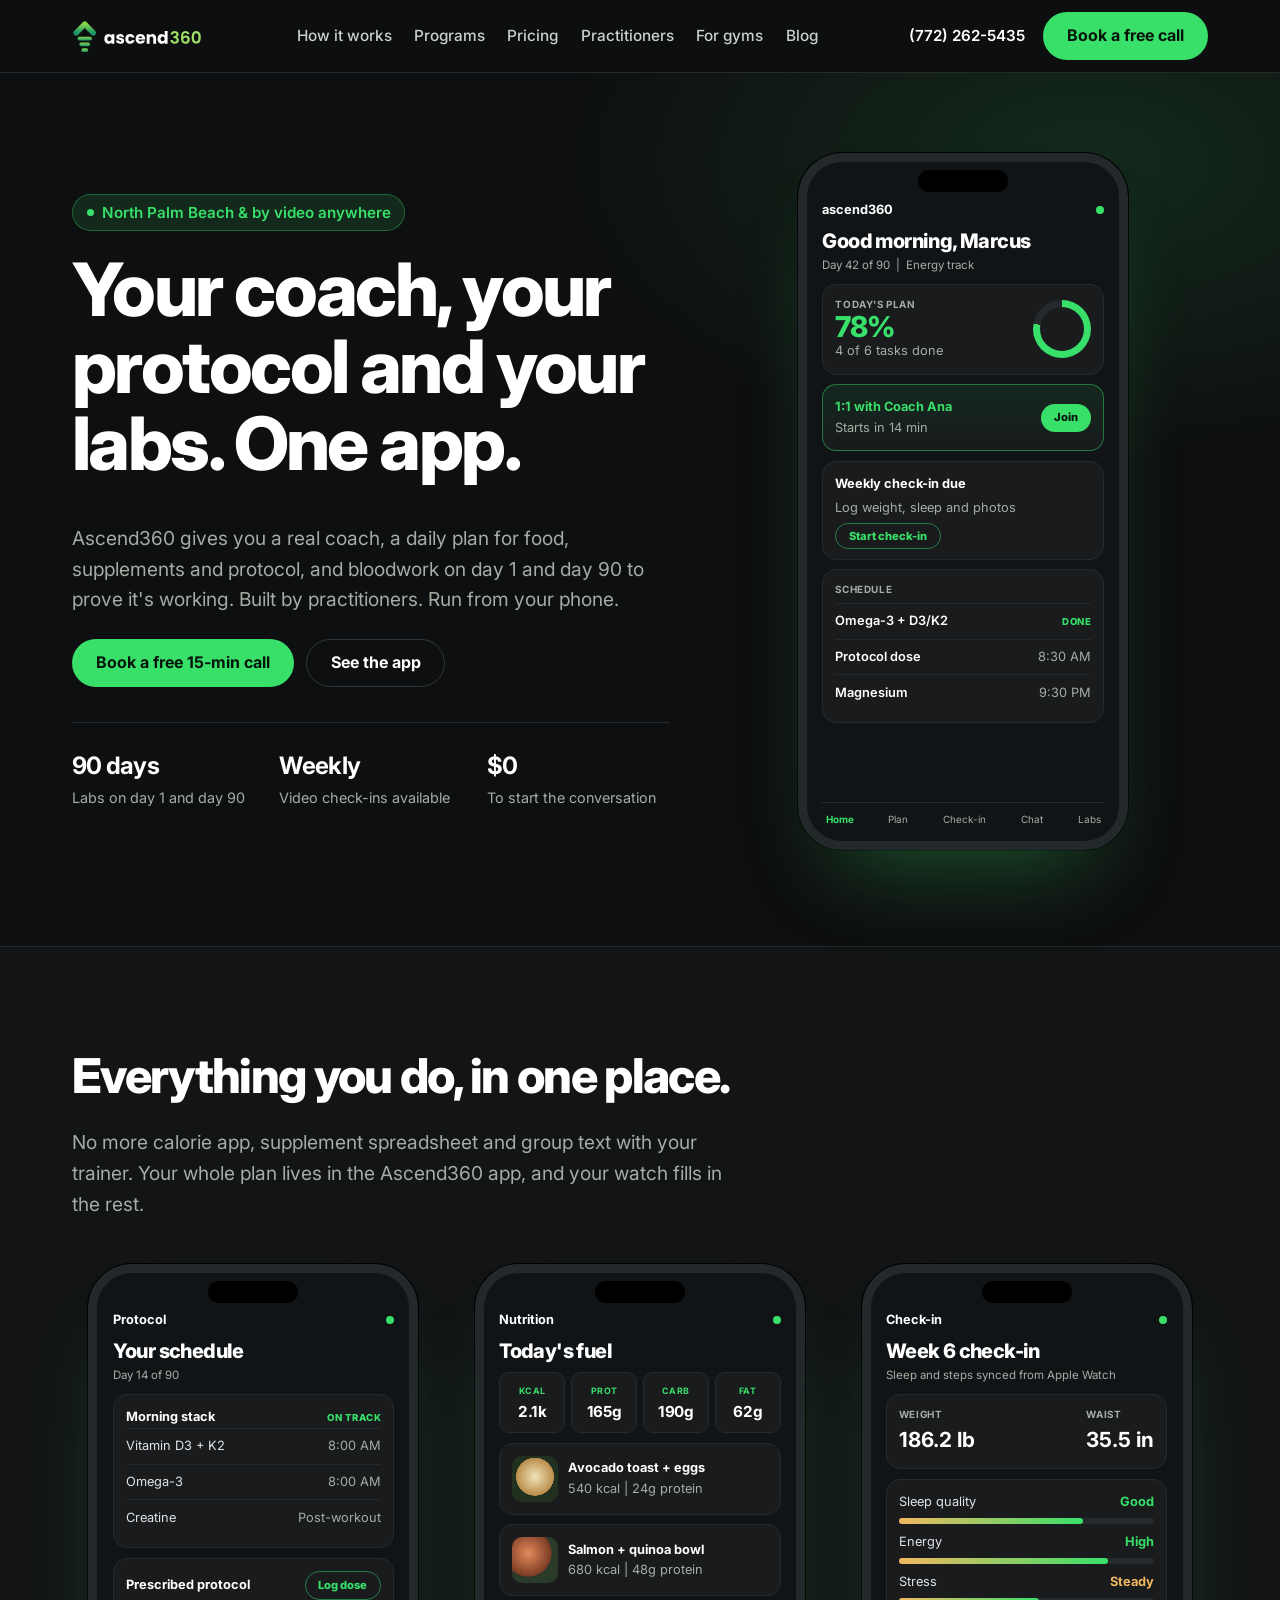
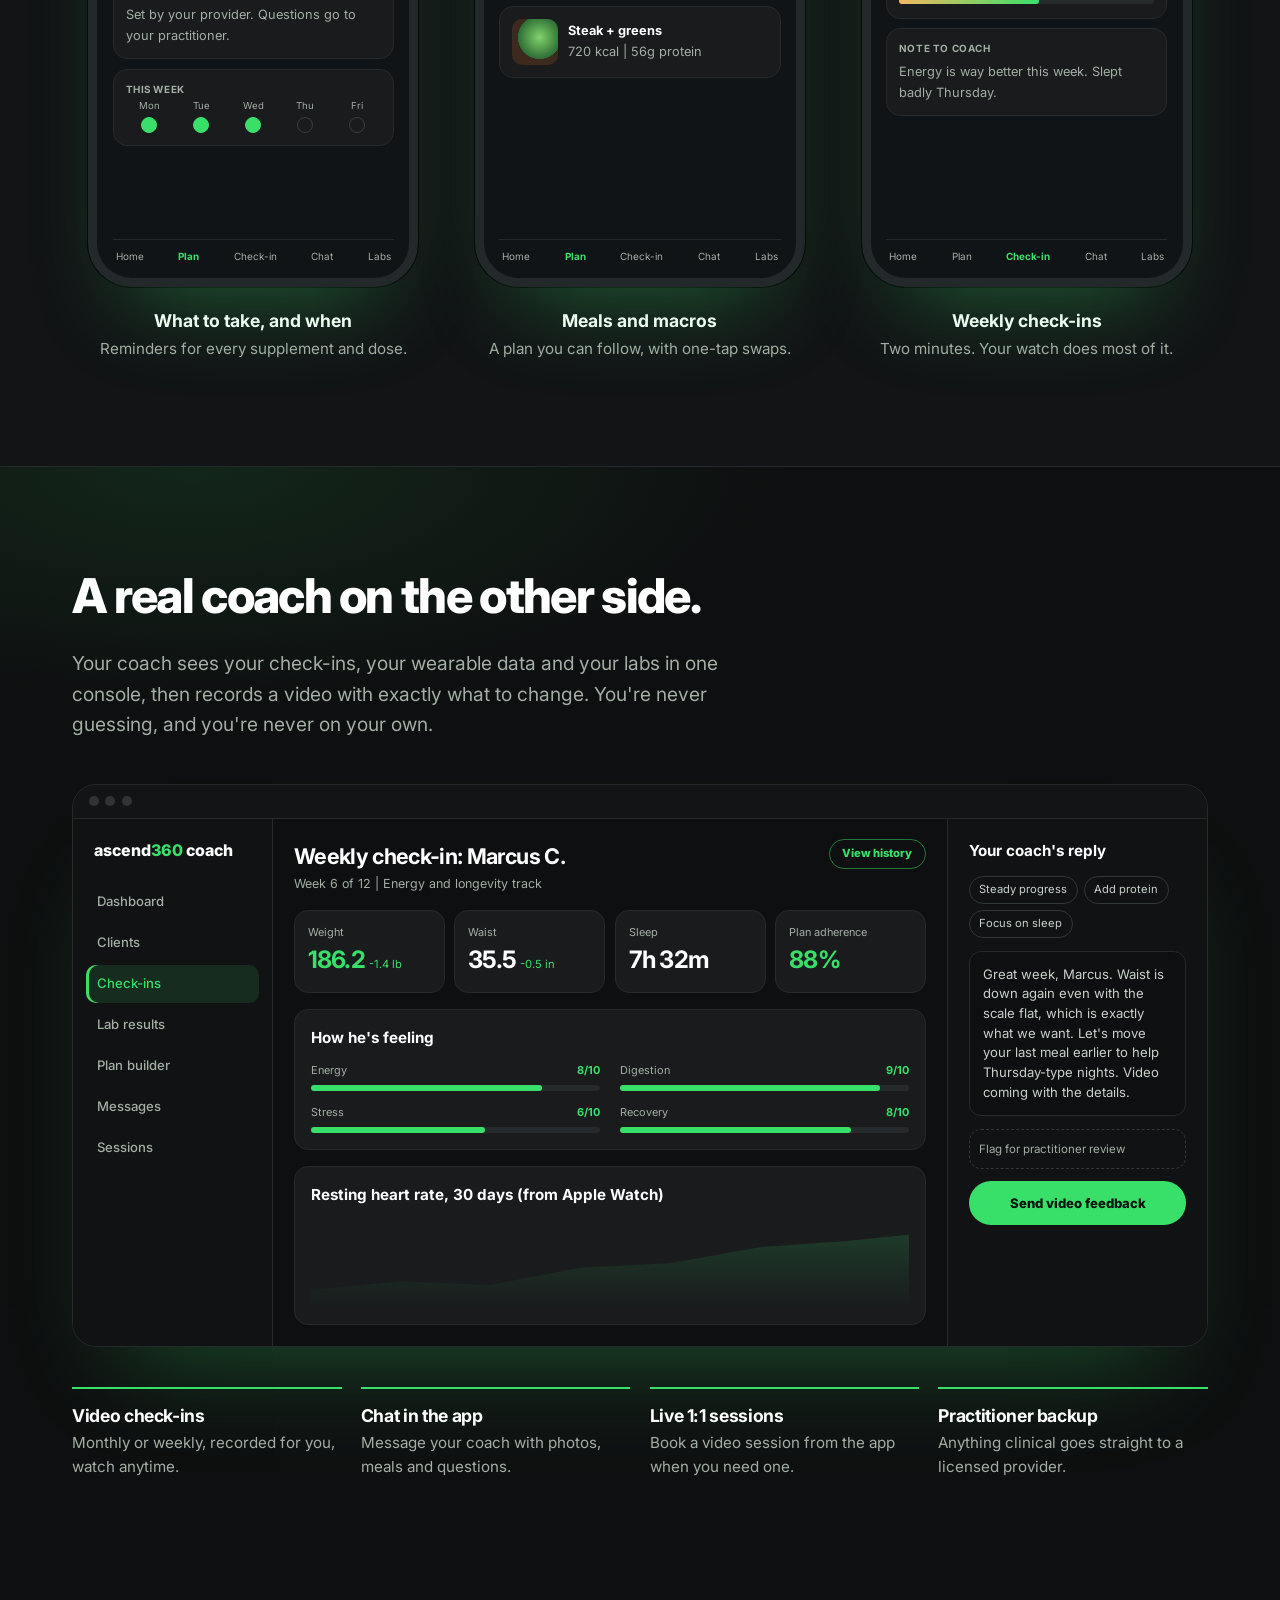
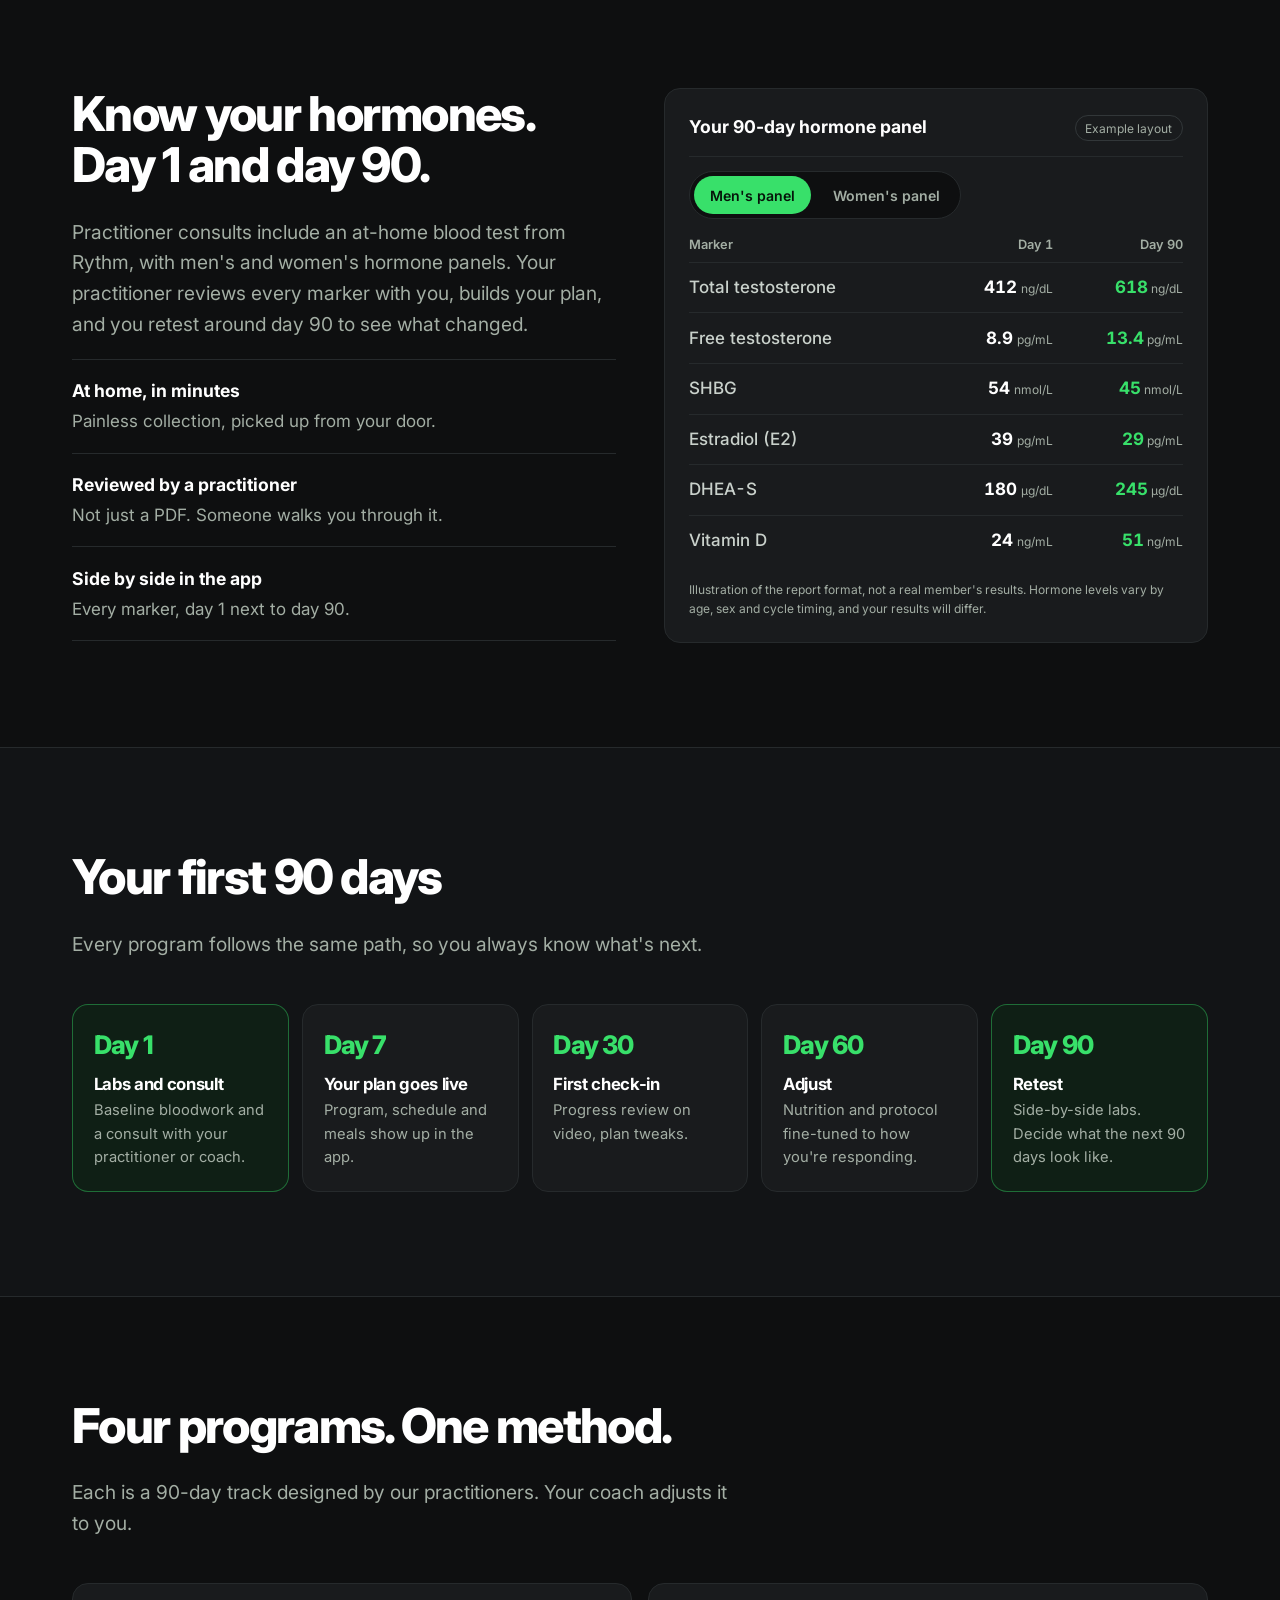
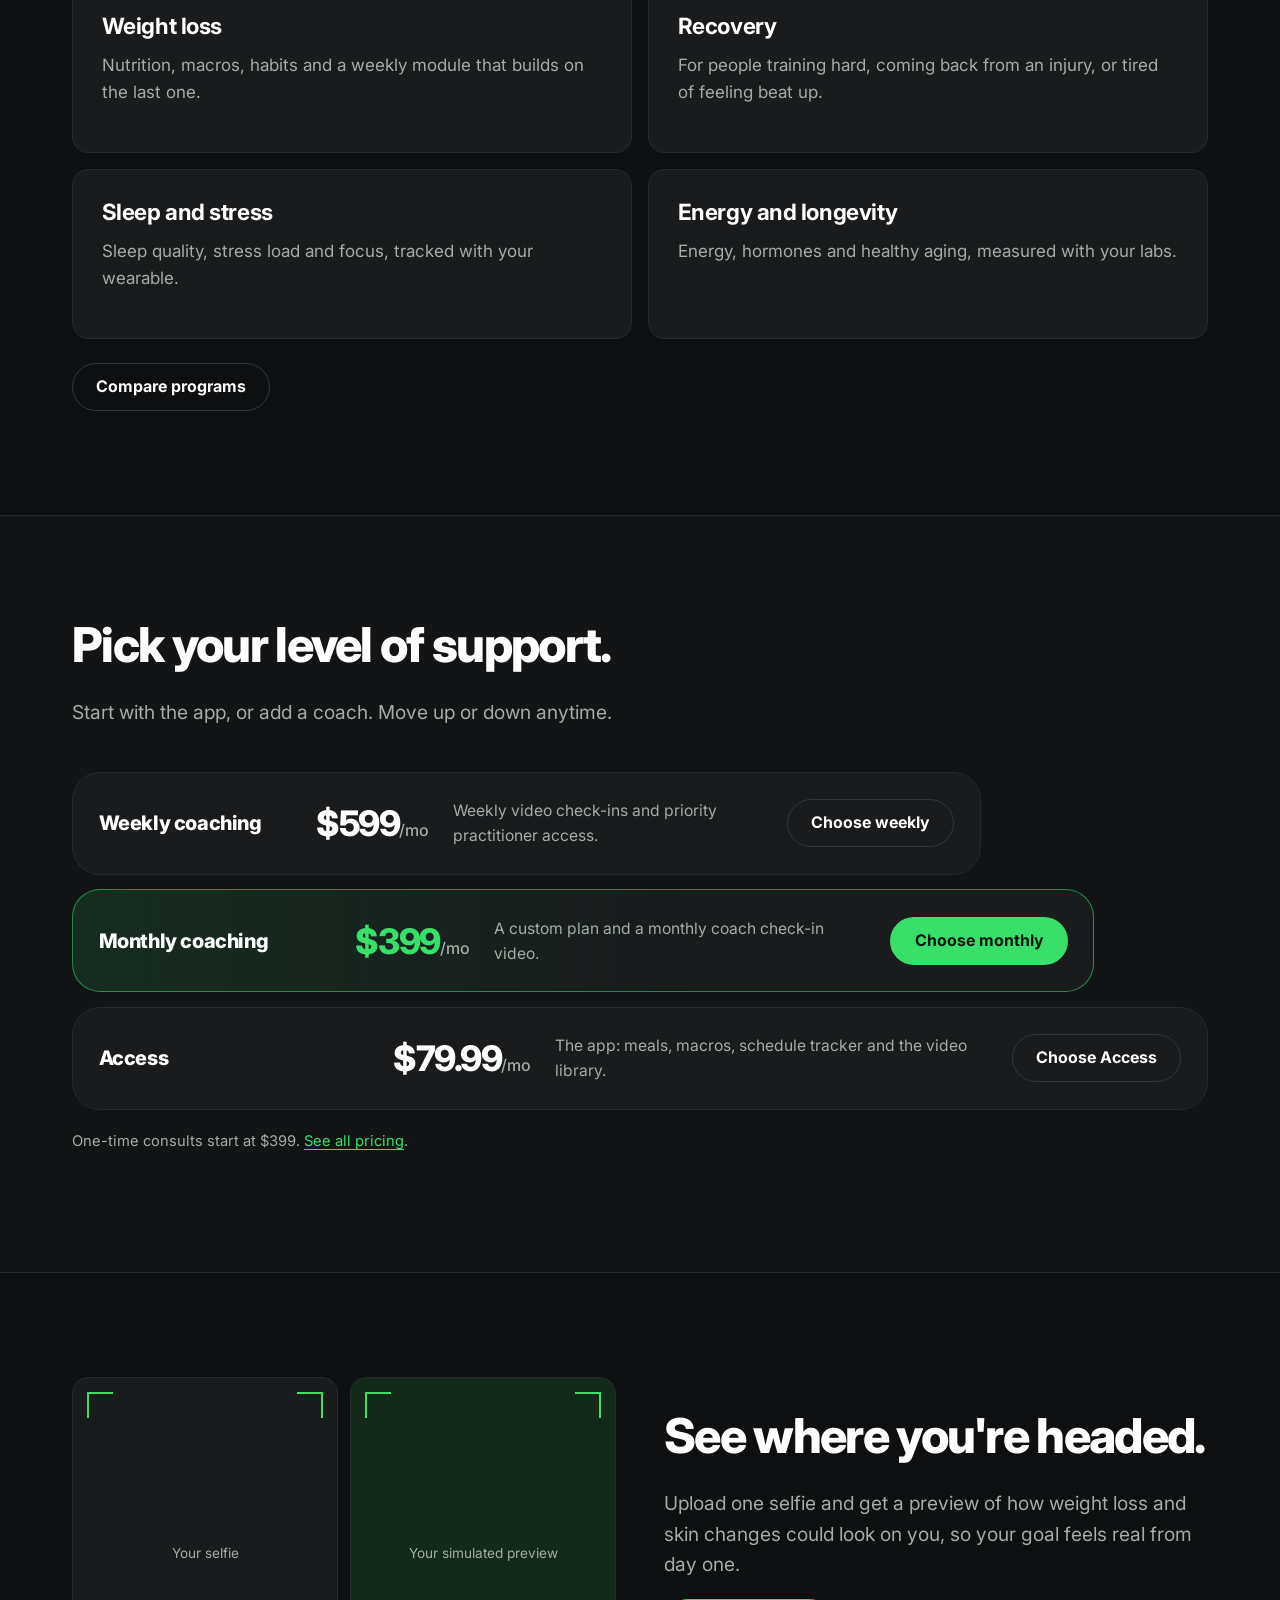
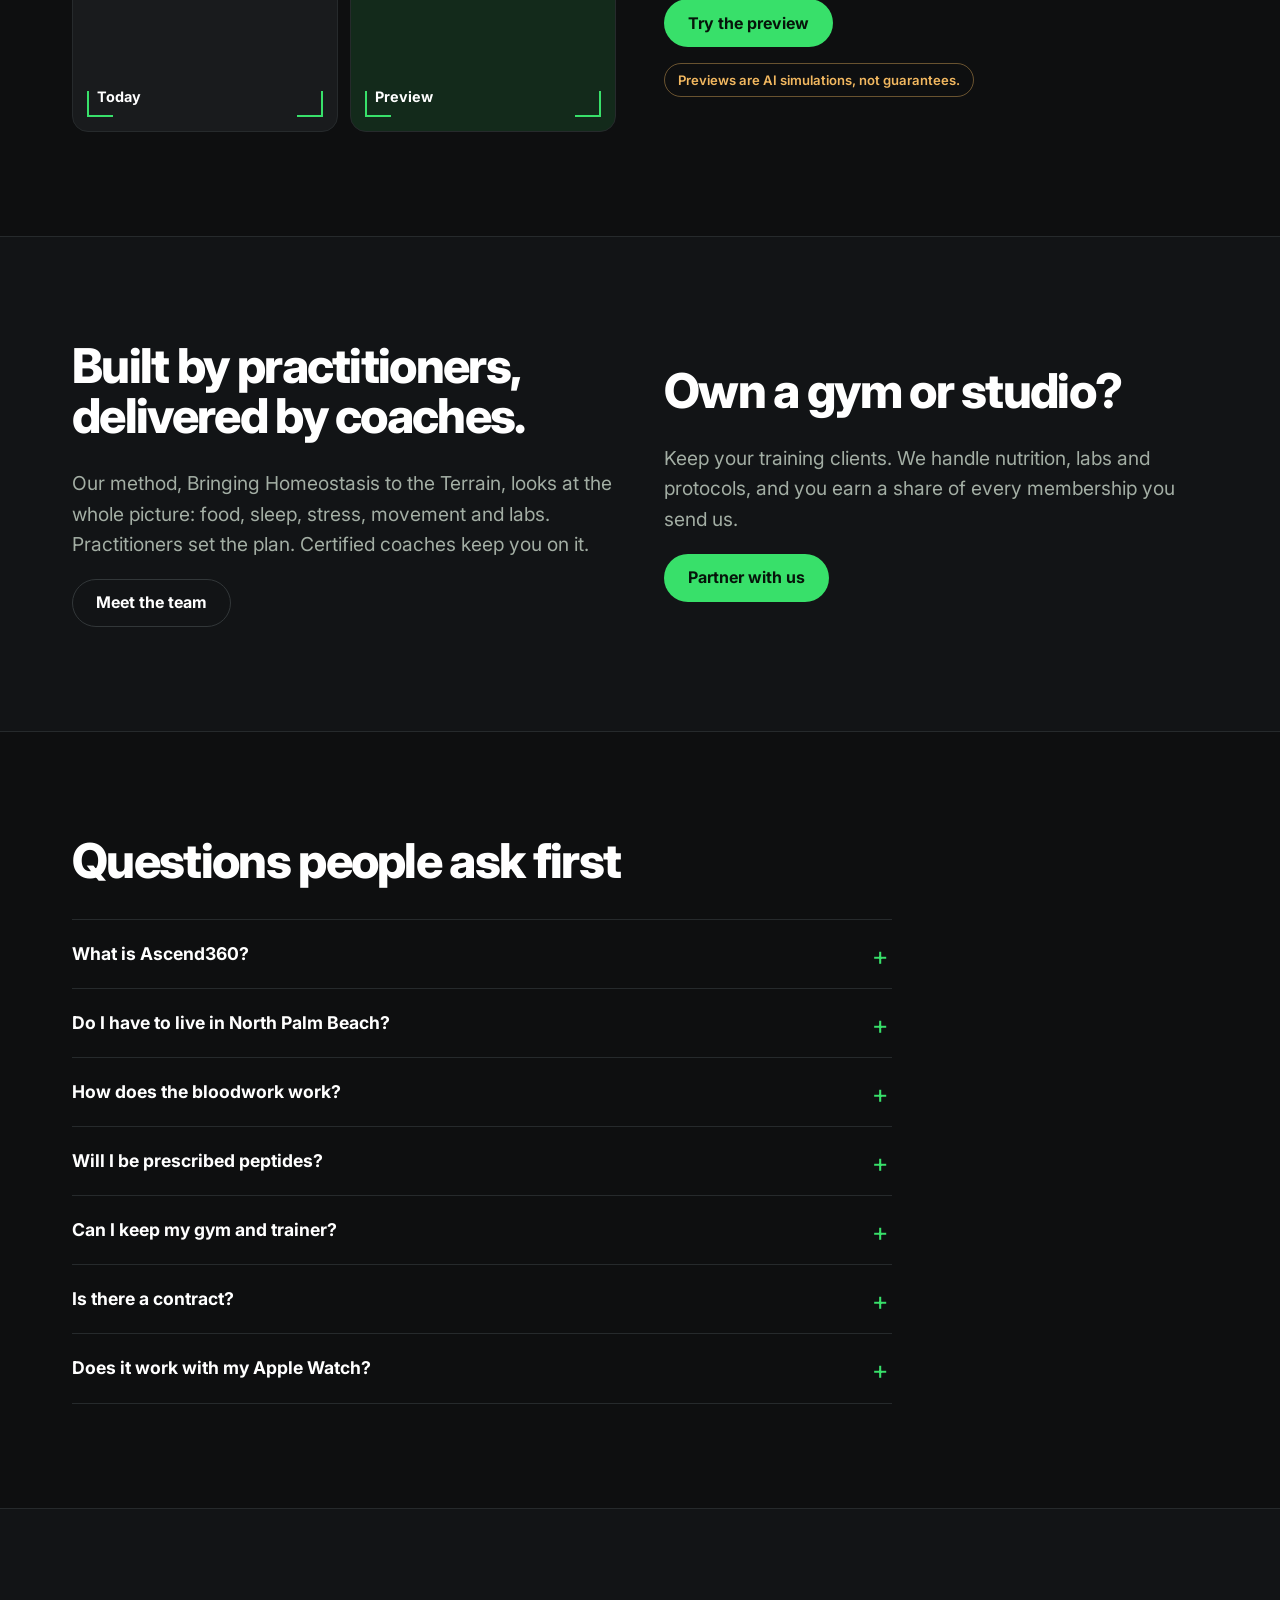
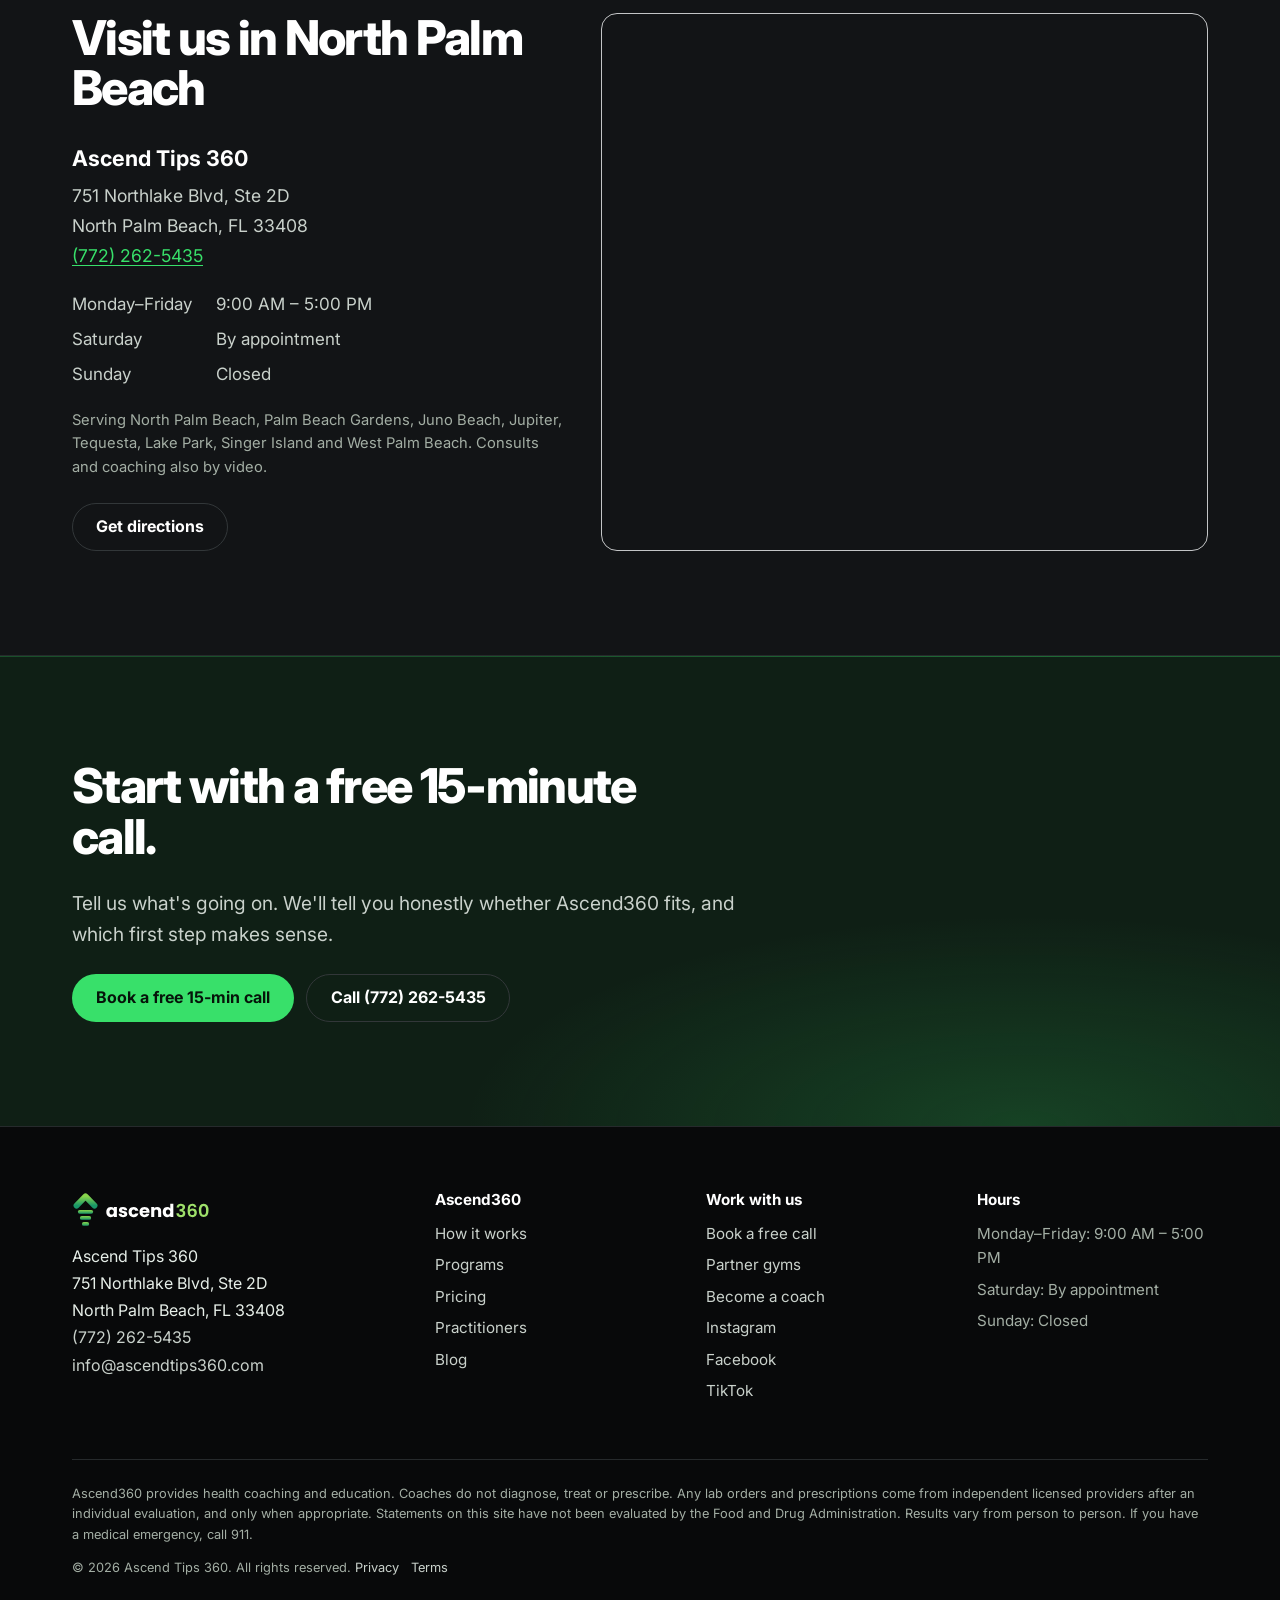
==== commit b4138cb9: "Add files via upload" ====
--- a/index.html
+++ b/index.html
@@ -3,18 +3,18 @@
 <head>
 <meta charset="utf-8">
 <meta name="viewport" content="width=device-width, initial-scale=1">
-<title>Ascend Tips 360 | Health Coaching & Lab Testing in North Palm Beach, FL</title>
-<meta name="description" content="Ascend360 health coaching in North Palm Beach: one app for meals, supplements and your protocol, video check-ins with a coach, and at-home bloodwork on day 1 and day 90.">
+<title>Ascend Tips 360 | Health Coaching App & Lab Testing, North Palm Beach FL</title>
+<meta name="description" content="Ascend360: a real coach, your protocol, meals and supplements in one app, plus at-home bloodwork on day 1 and day 90. Health coaching in North Palm Beach, FL and by video.">
 <link rel="canonical" href="https://www.ascendtips360.com/">
 
 <meta property="og:type" content="website">
 <meta property="og:site_name" content="Ascend Tips 360">
-<meta property="og:title" content="Ascend Tips 360 | Health Coaching & Lab Testing in North Palm Beach, FL">
-<meta property="og:description" content="Ascend360 health coaching in North Palm Beach: one app for meals, supplements and your protocol, video check-ins with a coach, and at-home bloodwork on day 1 and day 90.">
+<meta property="og:title" content="Ascend Tips 360 | Health Coaching App & Lab Testing, North Palm Beach FL">
+<meta property="og:description" content="Ascend360: a real coach, your protocol, meals and supplements in one app, plus at-home bloodwork on day 1 and day 90. Health coaching in North Palm Beach, FL and by video.">
 <meta property="og:url" content="https://www.ascendtips360.com/">
 <meta property="og:image" content="https://www.ascendtips360.com/og-image.png">
 <meta name="twitter:card" content="summary_large_image">
-<meta name="theme-color" content="#0f2a20">
+<meta name="theme-color" content="#0e0f10">
 <meta name="geo.region" content="US-FL">
 <meta name="geo.placename" content="North Palm Beach">
 <link rel="icon" href="[data-uri]" type="image/svg+xml">
@@ -22,300 +22,352 @@
 <link rel="apple-touch-icon" href="apple-touch-icon.png">
 <link rel="preconnect" href="https://fonts.googleapis.com">
 <link rel="preconnect" href="https://fonts.gstatic.com" crossorigin>
-<link href="https://fonts.googleapis.com/css2?family=Bricolage+Grotesque:opsz,wdth,wght@12..96,75..100,600..800&family=Figtree:wght@400;500;600;700&display=swap" rel="stylesheet">
-<style>/* Ascend Tips 360 — public site */
+<link href="https://fonts.googleapis.com/css2?family=Inter:wght@400;500;600;700;800&display=swap" rel="stylesheet">
+<style>/* Ascend Tips 360 — public site, Stitch "Ascend High Performance" system */
 :root{
-  --ink:#10231b;
-  --ink-soft:#3f5248;
-  --paper:#f3f6f0;
-  --white:#ffffff;
-  --forest:#0f2a20;
-  --forest-2:#163a2c;
-  --teal:#12936b;
-  --teal-dark:#0c7454;
-  --lime:#8bd84b;
-  --line:#d4ddd2;
-  --line-dark:#2c4b3d;
-  --warn:#9a5b12;
-  --radius-s:6px;
-  --radius-m:14px;
-  --radius-pill:999px;
-  --max:1160px;
-  --head:"Bricolage Grotesque", "Figtree", system-ui, sans-serif;
-  --body:"Figtree", system-ui, -apple-system, "Segoe UI", sans-serif;
+  --bg:#0e0f10;--bg-2:#121416;--panel:#191b1d;--panel-2:#1f2224;--line:#262a2c;--line-2:#323739;
+  --text:#e0e3e5;--muted:#a3aea4;--green:#38e06a;--kinetic:#2fb457;--green-soft:rgba(56,224,106,.12);
+  --amber:#f2b860;--red:#ff8a7a;
+  --r:16px;--r-lg:24px;--pill:999px;--max:1200px;
+  --font:"Inter",system-ui,-apple-system,"Segoe UI",sans-serif;
 }
 *,*::before,*::after{box-sizing:border-box}
 html{-webkit-text-size-adjust:100%;scroll-behavior:smooth}
 @media (prefers-reduced-motion:reduce){html{scroll-behavior:auto}*{transition:none!important;animation:none!important}}
-body{margin:0;background:var(--paper);color:var(--ink);font:400 1.0625rem/1.6 var(--body)}
+body{margin:0;background:var(--bg);color:var(--text);font:400 1.0625rem/1.6 var(--font);-webkit-font-smoothing:antialiased}
 img,svg{max-width:100%;display:block}
-a{color:var(--teal-dark);text-underline-offset:3px}
-a:hover{color:var(--ink)}
-:focus-visible{outline:3px solid var(--lime);outline-offset:3px;border-radius:4px}
-.skip{position:absolute;left:-999px;top:0;background:var(--ink);color:#fff;padding:.6rem 1rem;z-index:100}
+a{color:var(--green);text-underline-offset:3px}
+a:hover{color:#7dfc95}
+:focus-visible{outline:3px solid var(--green);outline-offset:3px;border-radius:6px}
+.skip{position:absolute;left:-999px;top:0;background:var(--green);color:#000;padding:.6rem 1rem;z-index:100}
 .skip:focus{left:1rem;top:1rem}
 .wrap{max-width:var(--max);margin:0 auto;padding:0 1.25rem}
 @media (min-width:760px){.wrap{padding:0 2rem}}
-
-h1,h2,h3{font-family:var(--head);line-height:1.08;letter-spacing:-.02em;margin:0 0 .6em;font-weight:700}
-h1{font-size:clamp(2.4rem,6vw,4.4rem);font-variation-settings:"wdth" 88}
-h2{font-size:clamp(1.8rem,3.6vw,2.75rem)}
-h3{font-size:1.3rem;letter-spacing:-.01em;line-height:1.2}
+h1,h2,h3{font-weight:800;line-height:1.05;letter-spacing:-.035em;margin:0 0 .55em;color:#fff}
+h1{font-size:clamp(2.5rem,6vw,4.6rem)}
+h2{font-size:clamp(1.9rem,3.8vw,3rem)}
+h3{font-size:1.25rem;letter-spacing:-.02em;line-height:1.2;font-weight:700}
 p{margin:0 0 1em;max-width:66ch}
-.lead{font-size:1.2rem;color:var(--ink-soft);max-width:56ch}
-.small{font-size:.9rem;color:var(--ink-soft)}
-.fine{font-size:.8rem;color:var(--ink-soft);max-width:80ch}
-
-/* buttons */
-.btn{display:inline-flex;align-items:center;justify-content:center;gap:.5rem;min-height:48px;padding:.75rem 1.4rem;border-radius:var(--radius-pill);font:600 1rem/1.1 var(--body);text-decoration:none;border:2px solid transparent;cursor:pointer;transition:background .15s,color .15s,border-color .15s}
-.btn-primary{background:var(--ink);color:#fff}
-.btn-primary:hover{background:var(--teal-dark);color:#fff}
-.btn-lime{background:var(--lime);color:var(--ink)}
-.btn-lime:hover{background:#a3e46c;color:var(--ink)}
-.btn-ghost{border-color:var(--ink);color:var(--ink);background:transparent}
-.btn-ghost:hover{background:var(--ink);color:#fff}
-.btn-ghost-light{border-color:#fff;color:#fff}
-.btn-ghost-light:hover{background:#fff;color:var(--ink)}
+.lead{font-size:1.2rem;color:var(--muted);max-width:56ch}
+.small{font-size:.92rem;color:var(--muted)}
+.fine{font-size:.8rem;color:var(--muted);max-width:80ch}
+.g{color:var(--green)}
+
+.btn{display:inline-flex;align-items:center;justify-content:center;gap:.5rem;min-height:48px;padding:.75rem 1.45rem;border-radius:var(--pill);font:700 1rem/1.1 var(--font);text-decoration:none;border:1.5px solid transparent;cursor:pointer;transition:background .15s,border-color .15s,color .15s}
+.btn-primary,.btn-lime{background:var(--green);color:#06140a}
+.btn-primary:hover,.btn-lime:hover{background:#5cfd83;color:#06140a}
+.btn-ghost,.btn-ghost-light{border-color:var(--line-2);color:#fff;background:transparent}
+.btn-ghost:hover,.btn-ghost-light:hover{border-color:var(--green);color:var(--green)}
 .actions{display:flex;flex-wrap:wrap;gap:.75rem;margin-top:1.5rem}
 
 /* header */
-.site-header{position:sticky;top:0;z-index:50;background:rgba(243,246,240,.94);backdrop-filter:blur(10px);-webkit-backdrop-filter:blur(10px);border-bottom:1px solid var(--line)}
+.site-header{position:sticky;top:0;z-index:50;background:rgba(14,15,16,.8);backdrop-filter:blur(20px);-webkit-backdrop-filter:blur(20px);border-bottom:1px solid var(--line)}
 .site-header .wrap{display:flex;align-items:center;justify-content:space-between;gap:1rem;min-height:72px}
 .brand img{height:34px;width:auto}
 .nav{display:none}
-.nav ul{list-style:none;display:flex;gap:1.35rem;margin:0;padding:0}
-.nav a{white-space:nowrap;color:var(--ink);text-decoration:none;font-weight:500;font-size:.98rem}
-.nav a:hover,.nav a[aria-current="page"]{color:var(--teal-dark);text-decoration:underline}
+.nav ul{list-style:none;display:flex;gap:1.4rem;margin:0;padding:0}
+.nav a{white-space:nowrap;color:#c9d1cb;text-decoration:none;font-weight:500;font-size:.96rem}
+.nav a:hover,.nav a[aria-current="page"]{color:var(--green)}
 .header-cta{display:none}
-.menu-btn{display:inline-flex;align-items:center;gap:.4rem;background:none;border:1.5px solid var(--ink);border-radius:var(--radius-pill);padding:.5rem .95rem;font:600 .95rem var(--body);color:var(--ink);cursor:pointer;min-height:44px}
-.mobile-nav{display:none;border-top:1px solid var(--line);background:var(--paper)}
+.menu-btn{display:inline-flex;align-items:center;background:none;border:1.5px solid var(--line-2);border-radius:var(--pill);padding:.5rem 1rem;font:600 .95rem var(--font);color:#fff;cursor:pointer;min-height:44px}
+.mobile-nav{display:none;border-top:1px solid var(--line);background:var(--bg)}
 .mobile-nav.open{display:block}
-.mobile-nav ul{list-style:none;margin:0;padding:.5rem 1.25rem 1.25rem}
-.mobile-nav li a{display:block;padding:.8rem 0;border-bottom:1px solid var(--line);color:var(--ink);text-decoration:none;font-weight:500;font-size:1.1rem}
-.mobile-nav .btn{width:100%;margin-top:1rem}
+.mobile-nav ul{list-style:none;margin:0;padding:.5rem 1.25rem 1rem}
+.mobile-nav li a{display:block;padding:.85rem 0;border-bottom:1px solid var(--line);color:#fff;text-decoration:none;font-weight:600;font-size:1.1rem}
+.mobile-nav .btn{width:100%}
 @media (min-width:1180px){
-  .nav{display:block}.header-cta{display:flex;align-items:center;gap:1rem}.menu-btn{display:none}.mobile-nav{display:none!important}
+  .nav{display:block}.header-cta{display:flex;align-items:center;gap:1.1rem}.menu-btn{display:none}.mobile-nav{display:none!important}
+  .header-cta .tel{color:#fff;font-weight:600;text-decoration:none;font-size:.95rem;white-space:nowrap}
   .header-cta .btn{white-space:nowrap}
-  .header-cta .tel{white-space:nowrap;color:var(--ink);font-weight:600;text-decoration:none;font-size:.95rem}
 }
 
-/* sections */
 section{padding:4.5rem 0}
 @media (min-width:760px){section{padding:6.5rem 0}}
-.band-dark{background:var(--forest);color:#e7efe9}
-.band-dark h2,.band-dark h3{color:#fff}
-.band-dark .lead,.band-dark p{color:#c3d3c9}
-.band-dark a:not(.btn){color:var(--lime)}
-.band-white{background:var(--white)}
-.section-head{max-width:720px;margin-bottom:2.75rem}
+.band-white{background:var(--bg-2);border-top:1px solid var(--line);border-bottom:1px solid var(--line)}
+.band-dark{background:radial-gradient(1000px 400px at 15% 0%,rgba(47,180,87,.14),transparent 60%),var(--bg)}
+.section-head{max-width:740px;margin-bottom:2.75rem}
 
 /* hero */
-.hero{padding:3.5rem 0 4.5rem}
-@media (min-width:760px){.hero{padding:5rem 0 6.5rem}}
+.hero{padding:3.5rem 0 4.5rem;background:radial-gradient(900px 500px at 85% 10%,rgba(56,224,106,.13),transparent 60%)}
+@media (min-width:760px){.hero{padding:5rem 0 6rem}}
 .hero-grid{display:grid;gap:3rem;align-items:center}
-@media (min-width:960px){.hero-grid{grid-template-columns:1.15fr .85fr}}
-.hero .where{display:inline-block;font-weight:600;color:var(--teal-dark);margin-bottom:1.1rem;font-size:1rem}
+@media (min-width:980px){.hero-grid{grid-template-columns:1.1fr .9fr}}
+.where{display:inline-flex;align-items:center;gap:.5rem;font-weight:600;color:var(--green);margin-bottom:1.2rem;font-size:.95rem;border:1px solid rgba(56,224,106,.35);background:var(--green-soft);padding:.35rem .85rem;border-radius:var(--pill)}
+.where::before{content:"";width:7px;height:7px;border-radius:50%;background:var(--green)}
 .hero h1{max-width:13ch}
-
-/* lab report card (hero) */
-.report{background:var(--white);border:1px solid var(--line);border-radius:var(--radius-m);padding:1.5rem;box-shadow:0 24px 50px -30px rgba(16,35,27,.45)}
-.report-top{display:flex;justify-content:space-between;align-items:baseline;gap:1rem;border-bottom:1px solid var(--line);padding-bottom:.9rem;margin-bottom:.4rem}
-.report-top strong{font-family:var(--head);font-size:1.15rem}
-.report-top span{font-size:.85rem;color:var(--ink-soft)}
+.proof{display:flex;flex-wrap:wrap;gap:1.5rem 2.5rem;margin-top:2.2rem;padding-top:1.5rem;border-top:1px solid var(--line)}
+.proof div{font-size:.9rem;color:var(--muted)}
+.proof b{display:block;color:#fff;font-size:1.5rem;letter-spacing:-.03em}
+
+/* ---------- app mock components ---------- */
+.phone{width:min(330px,100%);margin:0 auto;aspect-ratio:9/19;background:#101416;border-radius:44px;border:9px solid #23282a;padding:1.15rem .95rem .8rem;color:#e0e3e5;font-size:.8rem;display:flex;flex-direction:column;gap:.6rem;box-shadow:0 50px 90px -40px rgba(56,224,106,.35),0 0 0 1px #000;overflow:hidden;position:relative}
+.phone::before{content:"";position:absolute;top:8px;left:50%;transform:translateX(-50%);width:90px;height:22px;background:#000;border-radius:20px}
+.ph-top{display:flex;justify-content:space-between;align-items:center;font-weight:700;color:#fff;margin-top:1.2rem}
+.ph-top i{width:8px;height:8px;border-radius:50%;background:var(--green);display:inline-block}
+.ph-title{font-size:1.25rem;font-weight:800;letter-spacing:-.03em;color:#fff;line-height:1.1}
+.ph-sub{color:var(--muted);font-size:.72rem;margin-top:-.35rem}
+.ph-card{background:#191b1d;border:1px solid #262a2c;border-radius:14px;padding:.75rem}
+.ph-card.hl{border-color:rgba(56,224,106,.45);background:linear-gradient(180deg,rgba(56,224,106,.1),#191b1d)}
+.ph-row{display:flex;justify-content:space-between;align-items:center;gap:.5rem}
+.ph-lbl{font-size:.62rem;font-weight:700;letter-spacing:.06em;color:var(--muted)}
+.ph-big{font-size:1.8rem;font-weight:800;color:var(--green);line-height:1;letter-spacing:-.04em}
+.ph-ring{--p:78;width:58px;height:58px;border-radius:50%;background:conic-gradient(var(--green) calc(var(--p)*1%),#262a2c 0);display:grid;place-items:center;flex:none}
+.ph-ring::after{content:"";width:44px;height:44px;border-radius:50%;background:#191b1d}
+.ph-pill{background:var(--green);color:#06140a;font-weight:800;border-radius:999px;padding:.3rem .8rem;font-size:.7rem}
+.ph-pill.ghost{background:transparent;color:var(--green);border:1px solid rgba(56,224,106,.5)}
+.ph-line{display:flex;justify-content:space-between;align-items:center;padding:.45rem 0;border-top:1px solid #262a2c}
+.ph-line:first-of-type{border-top:0}
+.ph-line b{color:#fff;font-weight:600}
+.ph-muted{color:var(--muted)}
+.ph-ok{color:var(--green);font-size:.6rem;font-weight:800;letter-spacing:.05em}
+.ph-macros{display:grid;grid-template-columns:repeat(4,1fr);gap:.35rem}
+.ph-macros div{background:#191b1d;border:1px solid #262a2c;border-radius:10px;padding:.45rem .3rem;text-align:center}
+.ph-macros b{display:block;color:#fff;font-size:.95rem;letter-spacing:-.02em}
+.ph-macros span{font-size:.55rem;color:var(--green);font-weight:700;letter-spacing:.05em}
+.ph-meal{display:grid;grid-template-columns:46px 1fr;gap:.6rem;align-items:center}
+.ph-meal .thumb{width:46px;height:46px;border-radius:10px;background:radial-gradient(circle at 35% 35%,#e48a5c,#7a3b22 55%,#2b3b2a 56%);}
+.ph-meal .thumb.b{background:radial-gradient(circle at 60% 40%,#7fd36b,#2f6d36 55%,#3c2a1f 56%)}
+.ph-meal .thumb.c{background:radial-gradient(circle at 50% 45%,#f2e3b8,#b98e4c 55%,#22301f 56%)}
+.ph-slider{height:6px;border-radius:6px;background:#262a2c;position:relative;margin:.35rem 0 .1rem}
+.ph-slider span{position:absolute;inset:0 auto 0 0;border-radius:6px;background:linear-gradient(90deg,var(--amber),var(--green))}
+.ph-nav{margin-top:auto;display:flex;justify-content:space-between;border-top:1px solid #262a2c;padding:.55rem .2rem 0;font-size:.62rem;color:var(--muted)}
+.ph-nav b{color:var(--green)}
+.ph-days{display:grid;grid-template-columns:repeat(5,1fr);gap:.3rem;text-align:center;font-size:.6rem;color:var(--muted)}
+.ph-days span{display:block;width:16px;height:16px;border-radius:50%;margin:.25rem auto 0;border:1.5px solid #3a4042}
+.ph-days span.on{background:var(--green);border-color:var(--green)}
+
+.phones{display:grid;gap:2.5rem}
+@media (min-width:980px){.phones{grid-template-columns:repeat(3,1fr);gap:1.5rem}}
+@media (max-width:979px){.phones{grid-auto-flow:column;grid-auto-columns:82%;overflow-x:auto;scroll-snap-type:x mandatory;padding-bottom:1rem;gap:1rem}.phones>figure{scroll-snap-align:center}}
+.phones figure{margin:0}
+.phones figcaption{margin-top:1.25rem;text-align:center}
+.phones figcaption b{display:block;color:#fff;font-size:1.1rem}
+.phones figcaption span{color:var(--muted);font-size:.95rem}
+
+/* coach console mock */
+.console{border:1px solid var(--line);border-radius:var(--r-lg);background:#0e0f10;overflow:hidden;box-shadow:0 60px 100px -50px rgba(56,224,106,.3);font-size:.82rem}
+.console-bar{display:flex;gap:.4rem;padding:.7rem 1rem;border-bottom:1px solid var(--line);background:#121416}
+.console-bar i{width:10px;height:10px;border-radius:50%;background:#2f3437}
+.console-body{display:grid;grid-template-columns:1fr}
+@media (min-width:900px){.console-body{grid-template-columns:200px 1fr 260px}}
+.c-side{display:none;border-right:1px solid var(--line);padding:1.2rem .8rem;background:#101213}
+@media (min-width:900px){.c-side{display:block}}
+.c-side .c-brand{font-weight:800;color:#fff;font-size:1rem;margin:0 0 1.2rem .5rem}
+.c-side .c-brand span{color:var(--green)}
+.c-side ul{list-style:none;margin:0;padding:0}
+.c-side li{padding:.55rem .7rem;border-radius:10px;color:var(--muted);margin-bottom:.15rem;font-weight:500}
+.c-side li.on{background:var(--green-soft);color:var(--green);box-shadow:inset 3px 0 0 var(--green)}
+.c-main{padding:1.3rem;display:flex;flex-direction:column;gap:1rem;min-width:0}
+.c-head{display:flex;justify-content:space-between;align-items:flex-start;gap:1rem;flex-wrap:wrap}
+.c-head h4{margin:0;color:#fff;font-size:1.35rem;letter-spacing:-.03em}
+.c-head p{margin:0;color:var(--muted);font-size:.78rem}
+.c-stats{display:grid;grid-template-columns:repeat(2,1fr);gap:.6rem}
+@media (min-width:600px){.c-stats{grid-template-columns:repeat(4,1fr)}}
+.c-stat{background:var(--panel);border:1px solid var(--line);border-radius:14px;padding:.8rem}
+.c-stat small{color:var(--muted);display:block}
+.c-stat b{font-size:1.5rem;color:#fff;letter-spacing:-.03em}
+.c-stat b.g{color:var(--green)}
+.c-stat em{font-style:normal;font-size:.7rem;color:var(--green)}
+.c-panel{background:var(--panel);border:1px solid var(--line);border-radius:14px;padding:1rem}
+.c-panel h5{margin:0 0 .7rem;color:#fff;font-size:.95rem}
+.c-bars{display:grid;grid-template-columns:1fr 1fr;gap:.8rem 1.2rem}
+.c-bar small{display:flex;justify-content:space-between;color:var(--muted)}
+.c-bar small b{color:var(--green)}
+.c-track{height:6px;border-radius:6px;background:#262a2c;margin-top:.35rem}
+.c-track span{display:block;height:100%;border-radius:6px;background:var(--green)}
+.c-chart{height:90px;background:linear-gradient(180deg,rgba(47,180,87,.25),transparent);clip-path:polygon(0 80%,15% 70%,30% 74%,45% 55%,60% 50%,75% 32%,90% 25%,100% 18%,100% 100%,0 100%);border-top:0}
+.c-aside{border-left:1px solid var(--line);padding:1.3rem;display:none;flex-direction:column;gap:.8rem;background:#101213}
+@media (min-width:900px){.c-aside{display:flex}}
+.c-aside h5{margin:0;color:#fff;font-size:.95rem}
+.c-chips{display:flex;flex-wrap:wrap;gap:.35rem}
+.c-chips span{border:1px solid var(--line-2);border-radius:999px;padding:.25rem .6rem;font-size:.7rem;color:#c9d1cb}
+.c-note{background:#0e0f10;border:1px solid var(--line);border-radius:12px;padding:.8rem;color:#c9d1cb;line-height:1.5}
+.c-send{background:var(--green);color:#06140a;font-weight:800;text-align:center;border-radius:999px;padding:.7rem}
+.c-flag{font-size:.72rem;color:var(--muted);border:1px dashed var(--line-2);border-radius:12px;padding:.6rem}
+
+.coach-points{display:grid;gap:1.2rem;margin-top:2.5rem}
+@media (min-width:860px){.coach-points{grid-template-columns:repeat(4,1fr)}}
+.coach-points div{border-top:2px solid var(--green);padding-top:1rem}
+.coach-points h3{font-size:1.1rem;margin-bottom:.3rem}
+.coach-points p{color:var(--muted);font-size:.95rem;margin:0}
+
+/* split */
+.split{display:grid;gap:3rem;align-items:center}
+@media (min-width:980px){.split{grid-template-columns:1fr 1fr}.split.flip>:first-child{order:2}}
+.split>*,.hero-grid>*,.form-wrap>*,.visit>*{min-width:0}
+.feature-list{list-style:none;margin:0;padding:0}
+.feature-list li{padding:1.1rem 0;border-top:1px solid var(--line)}
+.feature-list li:last-child{border-bottom:1px solid var(--line)}
+.feature-list strong{display:block;color:#fff;font-size:1.1rem;margin-bottom:.15rem}
+.feature-list span{color:var(--muted)}
+
+/* lab report */
+.report{background:var(--panel);border:1px solid var(--line);border-radius:var(--r);padding:1.5rem}
+.report-top{display:flex;justify-content:space-between;align-items:baseline;gap:1rem;border-bottom:1px solid var(--line);padding-bottom:.9rem;margin-bottom:.3rem}
+.report-top strong{color:#fff;font-size:1.1rem}
+.report-top span{font-size:.75rem;color:var(--muted);border:1px solid var(--line-2);border-radius:999px;padding:.15rem .6rem}
 .report table{width:100%;border-collapse:collapse;font-variant-numeric:tabular-nums}
-.report th{text-align:right;font-weight:600;font-size:.82rem;color:var(--ink-soft);padding:.6rem 0 .4rem}
+.report th{text-align:right;font-weight:600;font-size:.8rem;color:var(--muted);padding:.6rem 0 .4rem}
 .report th:first-child{text-align:left}
-.report td{padding:.7rem 0;border-top:1px solid #edf1eb;text-align:right;font-weight:600}
-.report td:first-child{text-align:left;font-weight:500}
-.report td.d90{color:var(--teal-dark)}
-.report .unit{font-weight:400;color:var(--ink-soft);font-size:.8rem;margin-left:.2rem}
-.report-note{font-size:.78rem;color:var(--ink-soft);margin:.9rem 0 0}
-
-/* feature split with phone */
-.split{display:grid;gap:3rem;align-items:center}
-@media (min-width:960px){.split{grid-template-columns:1fr 1fr}.split.flip>:first-child{order:2}}
-.feature-list{list-style:none;margin:0;padding:0;display:grid;gap:0}
-.feature-list li{padding:1.15rem 0;border-top:1px solid var(--line)}
-.feature-list li:last-child{border-bottom:1px solid var(--line)}
-.feature-list strong{display:block;font-family:var(--head);font-size:1.2rem;margin-bottom:.15rem}
-.feature-list span{color:var(--ink-soft)}
-
-.phone{width:min(320px,86%);margin:0 auto;aspect-ratio:9/18.5;background:#0d150d;border-radius:42px;border:10px solid #1d2a22;padding:1.2rem 1rem;color:#dce5d8;font-size:.82rem;display:flex;flex-direction:column;gap:.7rem;box-shadow:0 40px 70px -40px rgba(16,35,27,.7)}
-.phone .ph-head{display:flex;justify-content:space-between;align-items:center;font-weight:600}
-.phone .ph-hello{font-family:var(--head);font-size:1.25rem;color:#fff;line-height:1.15}
-.phone .ph-card{background:#192219;border:1px solid #2e3a2f;border-radius:14px;padding:.8rem}
-.phone .ph-row{display:flex;justify-content:space-between;align-items:center;gap:.5rem}
-.phone .ph-big{font-family:var(--head);font-size:1.9rem;color:#5cfd83;line-height:1}
-.phone .ph-ring{width:58px;height:58px;border-radius:50%;background:conic-gradient(#38e06a 0 78%,#2e372e 78% 100%);display:grid;place-items:center}
-.phone .ph-ring::after{content:"";width:44px;height:44px;border-radius:50%;background:#192219}
-.phone .ph-dose{display:flex;justify-content:space-between;padding:.5rem 0;border-top:1px solid #2e3a2f}
-.phone .ph-dose:first-of-type{border-top:0}
-.phone .ph-tag{font-size:.68rem;color:#5cfd83;font-weight:700}
-.phone .ph-muted{color:#9fb0a0}
-.phone .ph-nav{margin-top:auto;display:flex;justify-content:space-between;border-top:1px solid #2e3a2f;padding-top:.6rem;font-size:.7rem;color:#9fb0a0}
-.phone .ph-nav b{color:#5cfd83}
-
-/* timeline (real sequence) */
-.timeline{list-style:none;margin:0;padding:0;display:grid;gap:0;counter-reset:none}
-@media (min-width:900px){.timeline{grid-template-columns:repeat(5,1fr)}}
-.timeline li{padding:1.4rem 1.2rem 1.6rem;border-left:2px solid var(--line-dark)}
-@media (min-width:900px){.timeline li{border-left:0;border-top:2px solid var(--line-dark);padding:1.4rem 1.2rem 0 0}}
-.timeline .day{font-family:var(--head);font-size:2rem;color:var(--lime);line-height:1;display:block;margin-bottom:.5rem}
-.timeline h3{font-size:1.1rem;margin-bottom:.35rem}
-.timeline p{font-size:.95rem;margin:0}
-.timeline li.key{border-color:var(--lime)}
+.report td{padding:.7rem 0;border-top:1px solid var(--line);text-align:right;font-weight:700;color:#fff}
+.report td:first-child{text-align:left;font-weight:500;color:#c9d1cb}
+.report td.d90{color:var(--green)}
+.report .unit{font-weight:400;color:var(--muted);font-size:.75rem;margin-left:.2rem}
+.report-note{font-size:.75rem;color:var(--muted);margin:.9rem 0 0}
+
+/* timeline */
+.timeline{list-style:none;margin:0;padding:0;display:grid}
+@media (min-width:900px){.timeline{grid-template-columns:repeat(5,1fr);gap:.8rem}}
+.timeline li{padding:1.3rem;border:1px solid var(--line);border-radius:var(--r);background:var(--panel);margin-bottom:.8rem}
+@media (min-width:900px){.timeline li{margin:0}}
+.timeline li.key{background:#0f1f15;border-color:rgba(56,224,106,.4)}
+.timeline .day{font-size:1.6rem;font-weight:800;color:var(--green);display:block;margin-bottom:.5rem;letter-spacing:-.03em}
+.timeline h3{font-size:1.05rem;margin-bottom:.3rem}
+.timeline p{font-size:.92rem;margin:0;color:var(--muted)}
 
 /* programs */
-.programs{display:grid;gap:1px;background:var(--line);border:1px solid var(--line);border-radius:var(--radius-m);overflow:hidden}
+.programs{display:grid;gap:1rem}
 @media (min-width:760px){.programs{grid-template-columns:1fr 1fr}}
-.program{background:var(--white);padding:2rem}
-.program h3{font-size:1.5rem}
-.program ul{margin:.5rem 0 0;padding-left:1.1rem;color:var(--ink-soft)}
-.program li{margin:.25rem 0}
-
-/* pricing ladder — echoes the logo bars */
+.program{background:var(--panel);border:1px solid var(--line);border-radius:var(--r);padding:1.8rem}
+.program h3{font-size:1.4rem}
+.program p{color:var(--muted)}
+.program ul{margin:.5rem 0 0;padding-left:1.1rem;color:#c9d1cb}
+.program li{margin:.3rem 0}
+.program li::marker{color:var(--green)}
+
+/* pricing ladder */
 .ladder{display:flex;flex-direction:column;gap:.9rem;align-items:flex-start}
-.rung{width:100%;background:var(--white);border:1px solid var(--line);border-radius:28px;padding:1.4rem 1.6rem;display:grid;gap:.8rem;align-items:center}
-@media (min-width:860px){
-  .rung{grid-template-columns:minmax(150px,1fr) auto minmax(0,1.6fr) auto;gap:1.5rem}
-  .rung.r1{width:100%}.rung.r2{width:88%}.rung.r3{width:76%}
-}
-.rung .name{font-family:var(--head);font-size:1.35rem;font-weight:700}
-.rung .price{font-family:var(--head);font-size:2.1rem;font-weight:700;letter-spacing:-.03em;white-space:nowrap}
-.rung .price small{font-size:1rem;font-weight:500;color:var(--ink-soft);letter-spacing:0}
-.rung .what{color:var(--ink-soft);font-size:.98rem;margin:0}
-.rung.featured{background:var(--forest);border-color:var(--forest);color:#fff}
-.rung.featured .what,.rung.featured .price small{color:#c3d3c9}
-.rung.featured .price{color:var(--lime)}
+.rung{width:100%;background:var(--panel);border:1px solid var(--line);border-radius:28px;padding:1.4rem 1.6rem;display:grid;gap:.8rem;align-items:center}
+@media (min-width:860px){.rung{grid-template-columns:minmax(150px,1fr) auto minmax(0,1.6fr) auto;gap:1.5rem}.rung.r2{width:90%}.rung.r3{width:80%}}
+.rung .name{font-size:1.25rem;font-weight:800;color:#fff;letter-spacing:-.02em}
+.rung .price{font-size:2.2rem;font-weight:800;letter-spacing:-.04em;white-space:nowrap;color:#fff}
+.rung .price small{font-size:1rem;font-weight:500;color:var(--muted);letter-spacing:0}
+.rung .what{color:var(--muted);font-size:.98rem;margin:0}
+.rung.featured{border-color:rgba(56,224,106,.55);background:linear-gradient(90deg,rgba(56,224,106,.12),var(--panel) 60%)}
+.rung.featured .price{color:var(--green)}
 .rung .btn{white-space:nowrap}
-
-.consults{width:100%;border-collapse:collapse;background:var(--white);border:1px solid var(--line);border-radius:var(--radius-m);overflow:hidden;font-variant-numeric:tabular-nums}
+.consults{width:100%;border-collapse:collapse;background:var(--panel);border:1px solid var(--line);border-radius:var(--r);overflow:hidden;font-variant-numeric:tabular-nums}
 .consults th,.consults td{text-align:left;padding:1rem 1.25rem;border-bottom:1px solid var(--line);vertical-align:top}
-.consults th{font-size:.9rem;color:var(--ink-soft);font-weight:600;background:#f8faf6}
-.consults td.p{font-family:var(--head);font-weight:700;font-size:1.25rem;white-space:nowrap}
+.consults th{font-size:.82rem;color:var(--muted);font-weight:700;background:#151719}
+.consults td{color:#c9d1cb}
+.consults td strong{color:#fff}
+.consults td.p{font-weight:800;font-size:1.3rem;white-space:nowrap;color:var(--green)}
 .consults tr:last-child td{border-bottom:0}
 .table-scroll{overflow-x:auto}
-
-.founding{margin-top:2rem;display:flex;flex-wrap:wrap;gap:1rem 2rem;align-items:center;justify-content:space-between;border:2px dashed var(--teal);border-radius:var(--radius-m);padding:1.25rem 1.5rem;background:#ecf5ee}
+@media (max-width:700px){
+  .consults thead{position:absolute;left:-9999px}
+  .consults,.consults tbody,.consults tr,.consults td{display:block;width:100%}
+  .consults tr{padding:1.1rem 1.25rem;border-bottom:1px solid var(--line)}
+  .consults td{padding:.2rem 0;border:0}
+  .consults td.p{font-size:1.6rem;margin:.2rem 0 .3rem}
+  .consults td .btn{margin-top:.6rem;width:100%}
+}
+.founding{margin-top:2rem;display:flex;flex-wrap:wrap;gap:1rem 2rem;align-items:center;justify-content:space-between;border:1px dashed rgba(56,224,106,.6);border-radius:var(--r);padding:1.25rem 1.5rem;background:var(--green-soft)}
 .founding p{margin:0}
 
 /* ageless */
 .ageless-visual{display:grid;grid-template-columns:1fr 1fr;gap:.75rem}
-.ageless-visual figure{margin:0;border-radius:var(--radius-m);overflow:hidden;background:var(--forest-2);aspect-ratio:3/4;display:flex;align-items:flex-end;padding:1rem;position:relative}
-.ageless-visual figure{background:
-  linear-gradient(var(--lime),var(--lime)) top 14px left 14px/28px 3px no-repeat,
-  linear-gradient(var(--lime),var(--lime)) top 14px left 14px/3px 28px no-repeat,
-  linear-gradient(var(--lime),var(--lime)) top 14px right 14px/28px 3px no-repeat,
-  linear-gradient(var(--lime),var(--lime)) top 14px right 14px/3px 28px no-repeat,
-  linear-gradient(var(--lime),var(--lime)) bottom 14px left 14px/28px 3px no-repeat,
-  linear-gradient(var(--lime),var(--lime)) bottom 14px left 14px/3px 28px no-repeat,
-  linear-gradient(var(--lime),var(--lime)) bottom 14px right 14px/28px 3px no-repeat,
-  linear-gradient(var(--lime),var(--lime)) bottom 14px right 14px/3px 28px no-repeat,
-  var(--forest-2);padding:1.5rem 1.6rem}
-.ageless-visual figure.after{background-color:#1f5a43}
-.ageless-visual figure span{position:absolute;top:50%;left:0;right:0;transform:translateY(-50%);text-align:center;color:#c3d3c9;font-size:.85rem;padding:0 1.5rem}
-.ageless-visual figcaption{position:relative;font-weight:600;color:#fff;font-size:.9rem}
-.sim-tag{display:inline-block;margin-top:1rem;font-size:.85rem;font-weight:600;color:var(--warn);background:#fbf1e2;border-radius:var(--radius-pill);padding:.35rem .8rem}
+.ageless-visual figure{margin:0;border-radius:var(--r);aspect-ratio:3/4;position:relative;display:flex;align-items:flex-end;padding:1.4rem 1.5rem;border:1px solid var(--line);background:
+  linear-gradient(var(--green),var(--green)) top 14px left 14px/26px 2px no-repeat,linear-gradient(var(--green),var(--green)) top 14px left 14px/2px 26px no-repeat,
+  linear-gradient(var(--green),var(--green)) top 14px right 14px/26px 2px no-repeat,linear-gradient(var(--green),var(--green)) top 14px right 14px/2px 26px no-repeat,
+  linear-gradient(var(--green),var(--green)) bottom 14px left 14px/26px 2px no-repeat,linear-gradient(var(--green),var(--green)) bottom 14px left 14px/2px 26px no-repeat,
+  linear-gradient(var(--green),var(--green)) bottom 14px right 14px/26px 2px no-repeat,linear-gradient(var(--green),var(--green)) bottom 14px right 14px/2px 26px no-repeat,var(--panel)}
+.ageless-visual figure.after{background-color:#132a1b}
+.ageless-visual figure span{position:absolute;top:50%;left:0;right:0;transform:translateY(-50%);text-align:center;color:var(--muted);font-size:.85rem;padding:0 1.5rem}
+.ageless-visual figcaption{font-weight:700;color:#fff;font-size:.9rem}
+.sim-tag{display:inline-block;margin-top:1rem;font-size:.82rem;font-weight:600;color:var(--amber);border:1px solid rgba(242,184,96,.4);border-radius:999px;padding:.35rem .8rem}
 
 /* people */
-.people{display:grid;gap:2rem}
+.people{display:grid;gap:1.5rem}
 @media (min-width:860px){.people{grid-template-columns:repeat(3,1fr)}}
-.person .photo{aspect-ratio:4/5;border-radius:var(--radius-m);background:repeating-linear-gradient(135deg,#e3eae0 0 12px,#edf2ea 12px 24px);display:grid;place-items:center;color:var(--ink-soft);font-size:.85rem;margin-bottom:1.1rem;text-align:center;padding:1rem}
-.person .role{font-weight:600;color:var(--teal-dark);margin:-.3rem 0 .6rem}
-
-/* gyms band */
+.person{background:var(--panel);border:1px solid var(--line);border-radius:var(--r);padding:1.4rem}
+.person .photo{aspect-ratio:4/5;border-radius:12px;background:repeating-linear-gradient(135deg,#1b1e20 0 12px,#202426 12px 24px);display:grid;place-items:center;color:var(--muted);font-size:.85rem;margin-bottom:1.1rem;text-align:center;padding:1rem}
+.person .role{font-weight:600;color:var(--green);margin:-.3rem 0 .6rem}
+.person p{color:var(--muted)}
 .gym-points{display:grid;gap:1.5rem;margin-top:2rem}
 @media (min-width:860px){.gym-points{grid-template-columns:repeat(3,1fr)}}
-.gym-points div{border-top:2px solid var(--lime);padding-top:1rem}
+.gym-points div{border-top:2px solid var(--green);padding-top:1rem}
+.gym-points p{color:var(--muted)}
 
 /* faq */
 .faq{max-width:820px}
-.faq details{border-top:1px solid var(--line);padding:0}
+.faq details{border-top:1px solid var(--line)}
 .faq details:last-child{border-bottom:1px solid var(--line)}
-.faq summary{cursor:pointer;list-style:none;padding:1.25rem 2.5rem 1.25rem 0;font-family:var(--head);font-weight:600;font-size:1.15rem;position:relative}
+.faq summary{cursor:pointer;list-style:none;padding:1.25rem 2.5rem 1.25rem 0;font-weight:700;font-size:1.1rem;position:relative;color:#fff}
 .faq summary::-webkit-details-marker{display:none}
-.faq summary::after{content:"+";position:absolute;right:.25rem;top:1.05rem;font-size:1.6rem;font-weight:400;color:var(--teal)}
+.faq summary::after{content:"+";position:absolute;right:.25rem;top:1rem;font-size:1.6rem;font-weight:400;color:var(--green)}
 .faq details[open] summary::after{content:"−"}
-.faq details p{padding-bottom:1.25rem;margin:0;color:var(--ink-soft)}
-
-/* local / visit */
+.faq details p{padding-bottom:1.25rem;margin:0;color:var(--muted)}
+
+/* visit */
 .visit{display:grid;gap:2rem}
 @media (min-width:900px){.visit{grid-template-columns:.9fr 1.1fr;align-items:stretch}}
-.nap{font-style:normal;font-size:1.15rem;line-height:1.7}
-.nap strong{font-family:var(--head);font-size:1.4rem;display:block;margin-bottom:.3rem}
-.map{border:0;width:100%;min-height:340px;height:100%;border-radius:var(--radius-m);filter:grayscale(.3)}
-.hours{border-collapse:collapse;margin-top:1rem}
+.nap{font-style:normal;font-size:1.1rem;line-height:1.7;color:#c9d1cb}
+.nap strong{font-size:1.35rem;display:block;margin-bottom:.3rem;color:#fff}
+.map{border:1px solid var(--line);width:100%;min-height:340px;height:100%;border-radius:var(--r);filter:invert(.9) hue-rotate(180deg) grayscale(.4)}
+.hours{border-collapse:collapse;margin-top:1rem;color:#c9d1cb}
 .hours td{padding:.25rem 1.5rem .25rem 0}
 
-/* cta band */
-.cta-band{background:var(--forest);color:#fff;text-align:left}
-.cta-band h2{color:#fff;max-width:18ch}
-.cta-band p{color:#c3d3c9}
-
-/* page header for inner pages */
-.page-head{padding:3.5rem 0 2.5rem;border-bottom:1px solid var(--line)}
+.cta-band{background:radial-gradient(800px 300px at 80% 100%,rgba(56,224,106,.18),transparent 70%),#0f1f15;border-top:1px solid rgba(56,224,106,.25)}
+.cta-band h2{max-width:18ch}
+.cta-band p{color:#c9d1cb}
+
+/* inner pages */
+.page-head{padding:3.5rem 0 2.5rem;border-bottom:1px solid var(--line);background:radial-gradient(700px 300px at 90% 0%,rgba(56,224,106,.1),transparent 70%)}
 .page-head h1{font-size:clamp(2.2rem,5vw,3.6rem);max-width:18ch}
 .prose{max-width:740px}
 .prose h2{font-size:1.7rem;margin-top:2.5rem}
-.prose h3{margin-top:1.8rem}
+.prose p,.prose li{color:#c9d1cb}
 .prose ul,.prose ol{padding-left:1.2rem}
 .prose li{margin:.35rem 0}
 .steps{list-style:none;padding:0;margin:0;counter-reset:s}
 .steps li{counter-increment:s;display:grid;grid-template-columns:3rem 1fr;gap:1rem;padding:1.5rem 0;border-top:1px solid var(--line)}
-.steps li::before{content:counter(s);font-family:var(--head);font-size:2rem;font-weight:700;color:var(--teal);line-height:1}
+.steps li::before{content:counter(s);font-size:1.9rem;font-weight:800;color:var(--green);line-height:1}
 .steps h3{margin-bottom:.3rem}
-.steps p{margin:0;color:var(--ink-soft)}
+.steps p{margin:0;color:var(--muted)}
 
 /* forms */
 .form-wrap{display:grid;gap:3rem}
 @media (min-width:960px){.form-wrap{grid-template-columns:1.1fr .9fr}}
-form.lead-form{background:var(--white);border:1px solid var(--line);border-radius:var(--radius-m);padding:1.75rem}
+form.lead-form{background:var(--panel);border:1px solid var(--line);border-radius:var(--r);padding:1.75rem}
 .field{display:flex;flex-direction:column;gap:.35rem;margin-bottom:1.1rem}
-.field label{font-weight:600;font-size:.95rem}
-.field .hint{font-size:.82rem;color:var(--ink-soft)}
-.field input,.field select,.field textarea{font:inherit;font-size:1rem;padding:.8rem .9rem;border:1.5px solid #b9c6b7;border-radius:10px;background:#fff;color:var(--ink);min-height:48px}
-.field input:focus,.field select:focus,.field textarea:focus{outline:none;border-color:var(--teal);box-shadow:0 0 0 3px rgba(18,147,107,.18)}
+.field label{font-weight:600;font-size:.95rem;color:#fff}
+.field .hint{font-size:.82rem;color:var(--muted);font-weight:400}
+.field input,.field select,.field textarea{font:inherit;font-size:1rem;padding:.8rem .95rem;border:1px solid var(--line-2);border-radius:12px;background:#0e0f10;color:#fff;min-height:48px;width:100%;max-width:100%}
+.field input:focus,.field select:focus{outline:none;border-color:var(--green);box-shadow:0 0 0 3px rgba(56,224,106,.18)}
 .two{display:grid;gap:0 1rem}
 @media (min-width:600px){.two{grid-template-columns:1fr 1fr}}
-.check{display:flex;gap:.7rem;align-items:flex-start;font-size:.88rem;color:var(--ink-soft);margin:.5rem 0 1.25rem}
-.check input{width:20px;height:20px;margin-top:.15rem;flex:none;accent-color:var(--teal)}
-.notice{background:#fbf1e2;border-left:4px solid var(--warn);padding:.8rem 1rem;border-radius:6px;font-size:.9rem;margin-bottom:1.25rem}
+.check{display:flex;gap:.7rem;align-items:flex-start;font-size:.86rem;color:var(--muted);margin:.5rem 0 1.25rem}
+.check input{width:20px;height:20px;margin-top:.15rem;flex:none;accent-color:var(--green)}
+.notice{background:rgba(242,184,96,.08);border:1px solid rgba(242,184,96,.35);padding:.8rem 1rem;border-radius:12px;font-size:.9rem;margin-bottom:1.25rem;color:#f3d9ae}
 .hidden{position:absolute!important;left:-9999px}
 
 /* footer */
-.site-footer{background:#0a1d15;color:#c3d3c9;padding:4rem 0 2rem;font-size:.95rem}
-.site-footer a{color:#e7efe9;text-decoration:none}
-.site-footer a:hover{color:var(--lime);text-decoration:underline}
+.site-footer{background:#08090a;color:var(--muted);padding:4rem 0 2rem;font-size:.95rem;border-top:1px solid var(--line)}
+.site-footer a{color:#c9d1cb;text-decoration:none}
+.site-footer a:hover{color:var(--green)}
 .foot-grid{display:grid;gap:2.5rem}
 @media (min-width:860px){.foot-grid{grid-template-columns:1.4fr 1fr 1fr 1fr}}
-.foot-grid h3{font-family:var(--body);font-size:.95rem;font-weight:700;color:#fff;margin-bottom:.8rem;letter-spacing:0}
+.foot-grid h3{font-size:.95rem;color:#fff;margin-bottom:.8rem;letter-spacing:0}
 .foot-grid ul{list-style:none;margin:0;padding:0}
 .foot-grid li{margin:.45rem 0}
 .foot-logo img{height:36px;width:auto;margin-bottom:1rem}
-.foot-legal{border-top:1px solid var(--line-dark);margin-top:3rem;padding-top:1.5rem;font-size:.8rem;line-height:1.6}
+.foot-legal{border-top:1px solid var(--line);margin-top:3rem;padding-top:1.5rem;font-size:.8rem;line-height:1.6}
 .foot-legal p{max-width:none}
 
-/* sticky mobile call bar */
-.mobile-bar{position:fixed;bottom:0;left:0;right:0;z-index:40;display:grid;grid-template-columns:1fr 1.4fr;gap:.5rem;padding:.6rem .75rem calc(.6rem + env(safe-area-inset-bottom));background:rgba(243,246,240,.97);border-top:1px solid var(--line)}
+.mobile-bar{position:fixed;bottom:0;left:0;right:0;z-index:40;display:grid;grid-template-columns:1fr 1.4fr;gap:.5rem;padding:.6rem .75rem calc(.6rem + env(safe-area-inset-bottom));background:rgba(14,15,16,.9);backdrop-filter:blur(20px);-webkit-backdrop-filter:blur(20px);border-top:1px solid var(--line)}
 .mobile-bar .btn{min-height:46px;padding:.6rem .8rem;font-size:.95rem}
 body{padding-bottom:76px}
 @media (min-width:1180px){.mobile-bar{display:none}body{padding-bottom:0}}
-
-/* blog */
 .post-list{list-style:none;padding:0;margin:0}
-.post-list li{border-top:1px solid var(--line);padding:1.5rem 0}
-.empty{border:2px dashed var(--line);border-radius:var(--radius-m);padding:2.5rem;text-align:left;max-width:720px}
-@media (max-width:700px){
-  .consults thead{position:absolute;left:-9999px}
-  .consults,.consults tbody,.consults tr,.consults td{display:block;width:100%}
-  .consults tr{padding:1.1rem 1.25rem;border-bottom:1px solid var(--line)}
-  .consults tr:last-child{border-bottom:0}
-  .consults td{padding:.2rem 0;border:0}
-  .consults td.p{font-size:1.6rem;margin:.2rem 0 .3rem}
-  .consults td .btn{margin-top:.6rem;width:100%}
-}
-.form-wrap>*,.split>*,.hero-grid>*,.visit>*{min-width:0}
-.field select{width:100%;max-width:100%}
+.empty{border:1px dashed var(--line-2);border-radius:var(--r);padding:2.5rem;max-width:720px;background:var(--panel)}
+.proof{flex-wrap:nowrap;gap:1.5rem}
+.proof div{flex:1;min-width:0}
+.phones .phone{aspect-ratio:9/17}
+@media (max-width:520px){.proof{flex-wrap:wrap}.proof div{flex:1 1 40%}}
+.panel-tabs{display:flex;gap:.4rem;margin:.9rem 0 .4rem;background:#0e0f10;border:1px solid var(--line);border-radius:999px;padding:.25rem;width:max-content;max-width:100%}
+.panel-tabs button{font:600 .88rem var(--font);color:var(--muted);background:transparent;border:0;border-radius:999px;padding:.5rem 1rem;cursor:pointer;min-height:38px}
+.panel-tabs button[aria-selected="true"]{background:var(--green);color:#06140a}
 </style>
 <script type="application/ld+json">{"@context": "https://schema.org", "@type": "HealthAndBeautyBusiness", "@id": "https://www.ascendtips360.com/#business", "name": "Ascend Tips 360", "alternateName": "Ascend360", "url": "https://www.ascendtips360.com/", "logo": "https://www.ascendtips360.com/icon-512.png", "image": "https://www.ascendtips360.com/og-image.png", "telephone": "+17722625435", "email": "info@ascendtips360.com", "priceRange": "$$", "address": {"@type": "PostalAddress", "streetAddress": "751 Northlake Blvd, Ste 2D", "addressLocality": "North Palm Beach", "addressRegion": "FL", "postalCode": "33408", "addressCountry": "US"}, "areaServed": ["North Palm Beach", "Palm Beach Gardens", "Juno Beach", "Jupiter", "Tequesta", "Lake Park", "Riviera Beach", "Singer Island", "West Palm Beach", "Palm Beach County"], "openingHoursSpecification": [{"@type": "OpeningHoursSpecification", "dayOfWeek": ["Monday", "Tuesday", "Wednesday", "Thursday", "Friday"], "opens": "09:00", "closes": "17:00"}], "sameAs": ["https://www.facebook.com/ascendtips360", "https://www.instagram.com/ascendtips360", "https://www.tiktok.com/@ascendtips360"]}</script>
 <script type="application/ld+json">{"@context": "https://schema.org", "@type": "FAQPage", "mainEntity": [{"@type": "Question", "name": "What is Ascend360?", "acceptedAnswer": {"@type": "Answer", "text": "Ascend360 is a monthly health coaching program run out of North Palm Beach. You get one app for your meals and macros, your daily schedule, your supplements and any provider-prescribed protocol, plus a coach who checks in on video and adjusts the plan as you go."}}, {"@type": "Question", "name": "Do I have to live in North Palm Beach?", "acceptedAnswer": {"@type": "Answer", "text": "No. Our office is at 751 Northlake Blvd, and many members are local to Palm Beach County, but coaching and consults happen by video, so you can join from anywhere we're able to serve."}}, {"@type": "Question", "name": "How does the bloodwork work?", "acceptedAnswer": {"@type": "Answer", "text": "Practitioner consults include an at-home blood test kit from our lab partner, Rythm. You collect the sample at home, it's picked up, and your practitioner reviews the results with you. Monthly members retest around day 90 so you can compare."}}, {"@type": "Question", "name": "Will I be prescribed peptides?", "acceptedAnswer": {"@type": "Answer", "text": "Only if a licensed provider decides it's appropriate after reviewing your history and labs. Many members do well on nutrition, sleep, training and supplement changes alone. Coaches never prescribe."}}, {"@type": "Question", "name": "Can I keep my gym and trainer?", "acceptedAnswer": {"@type": "Answer", "text": "Yes. Training stays with your gym. Ascend360 handles the plan around it: food, recovery, sleep, supplements and labs. Several local gyms partner with us for exactly that reason."}}, {"@type": "Question", "name": "Is there a contract?", "acceptedAnswer": {"@type": "Answer", "text": "No long-term contract. Memberships bill monthly and you can cancel online at any time before your next billing date."}}, {"@type": "Question", "name": "Does it work with my Apple Watch?", "acceptedAnswer": {"@type": "Answer", "text": "The Ascend360 app is built to sync with Apple Health and Apple Watch, along with other major wearables, so sleep, steps and heart-rate data flow into your weekly check-in."}}]}</script>
@@ -325,7 +377,7 @@
 <a class="skip" href="#main">Skip to content</a>
 <header class="site-header">
   <div class="wrap">
-    <a class="brand" href="index.html" aria-label="Ascend Tips 360 home"><img src="[data-uri]" alt="Ascend360" width="160" height="41"></a>
+    <a class="brand" href="index.html" aria-label="Ascend Tips 360 home"><img src="[data-uri]" alt="Ascend360" width="160" height="41"></a>
     <nav class="nav" aria-label="Main"><ul><li><a href="how-it-works.html">How it works</a></li><li><a href="programs.html">Programs</a></li><li><a href="pricing.html">Pricing</a></li><li><a href="practitioners.html">Practitioners</a></li><li><a href="gyms.html">For gyms</a></li><li><a href="blog.html">Blog</a></li></ul></nav>
     <div class="header-cta">
       <a class="tel" href="tel:+17722625435">(772) 262-5435</a>
@@ -343,73 +395,176 @@
 <section class="hero">
   <div class="wrap hero-grid">
     <div>
-      <span class="where">Health coaching in North Palm Beach, by video anywhere</span>
-      <h1>Test on day 1. Test on day 90. See what changed.</h1>
-      <p class="lead">Ascend360 puts your food, supplements, schedule, labs and a real coach in one app, then proves it's working with bloodwork. Whole-body, root-cause wellness, built by practitioners.</p>
+      <span class="where">North Palm Beach &amp; by video anywhere</span>
+      <h1>Your coach, your protocol and your labs. One app.</h1>
+      <p class="lead">Ascend360 gives you a real coach, a daily plan for food, supplements and protocol, and bloodwork on day 1 and day 90 to prove it's working. Built by practitioners. Run from your phone.</p>
       <div class="actions">
         <a class="btn btn-primary" href="book.html">Book a free 15-min call</a>
-        <a class="btn btn-ghost" href="pricing.html">See pricing</a>
-      </div>
-      <p class="small" style="margin-top:1.25rem">No contract. Cancel online anytime. Founding members lock in launch pricing.</p>
-    </div>
-    <div class="report" role="figure" aria-label="Example Day 1 versus Day 90 lab comparison">
-  <div class="report-top"><strong>Your 90-day comparison</strong><span>Example layout</span></div>
-  <table>
-    <thead><tr><th scope="col">Marker</th><th scope="col">Day 1</th><th scope="col">Day 90</th></tr></thead>
-    <tbody>
-      <tr><td>Vitamin D</td><td>24<span class="unit">ng/mL</span></td><td class="d90">51<span class="unit">ng/mL</span></td></tr>
-      <tr><td>hs-CRP</td><td>2.9<span class="unit">mg/L</span></td><td class="d90">1.4<span class="unit">mg/L</span></td></tr>
-      <tr><td>Fasting glucose</td><td>101<span class="unit">mg/dL</span></td><td class="d90">92<span class="unit">mg/dL</span></td></tr>
-      <tr><td>HbA1c</td><td>5.8<span class="unit">%</span></td><td class="d90">5.5<span class="unit">%</span></td></tr>
-      <tr><td>Ferritin</td><td>38<span class="unit">ng/mL</span></td><td class="d90">64<span class="unit">ng/mL</span></td></tr>
-    </tbody>
-  </table>
-  <p class="report-note">Illustration of the report format, not a real member's results. Your markers and results will differ.</p>
-</div>
-  </div>
-</section>
-
-<section class="band-white">
+        <a class="btn btn-ghost" href="#app">See the app</a>
+      </div>
+      <div class="proof">
+        <div><b>90 days</b>Labs on day 1 and day 90</div>
+        <div><b>Weekly</b>Video check-ins available</div>
+        <div><b>$0</b>To start the conversation</div>
+      </div>
+    </div>
+    <div class="phone" aria-hidden="true">
+      <div class="ph-top"><span>ascend360</span><i></i></div>
+      <div class="ph-title">Good morning, Marcus</div>
+      <div class="ph-sub">Day 42 of 90 &nbsp;|&nbsp; Energy track</div>
+      <div class="ph-card ph-row">
+        <div><div class="ph-lbl">TODAY'S PLAN</div><div class="ph-big">78%</div><div class="ph-muted">4 of 6 tasks done</div></div>
+        <div class="ph-ring" style="--p:78"></div>
+      </div>
+      <div class="ph-card hl ph-row"><div><b style="color:var(--green)">1:1 with Coach Ana</b><div class="ph-muted">Starts in 14 min</div></div><span class="ph-pill">Join</span></div>
+      <div class="ph-card"><b style="color:#fff">Weekly check-in due</b><div class="ph-muted" style="margin:.2rem 0 .5rem">Log weight, sleep and photos</div><span class="ph-pill ghost">Start check-in</span></div>
+      <div class="ph-card">
+        <div class="ph-lbl" style="margin-bottom:.3rem">SCHEDULE</div>
+        <div class="ph-line"><b>Omega-3 + D3/K2</b><span class="ph-ok">DONE</span></div>
+        <div class="ph-line"><b>Protocol dose</b><span class="ph-muted">8:30 AM</span></div>
+        <div class="ph-line"><b>Magnesium</b><span class="ph-muted">9:30 PM</span></div>
+      </div>
+      <div class="ph-nav"><b>Home</b><span>Plan</span><span>Check-in</span><span>Chat</span><span>Labs</span></div>
+    </div>
+  </div>
+</section>
+
+<section class="band-white" id="app">
+  <div class="wrap">
+    <div class="section-head">
+      <h2>Everything you do, in one place.</h2>
+      <p class="lead">No more calorie app, supplement spreadsheet and group text with your trainer. Your whole plan lives in the Ascend360 app, and your watch fills in the rest.</p>
+    </div>
+    <div class="phones">
+      <figure>
+        <div class="phone" aria-hidden="true">
+          <div class="ph-top"><span>Protocol</span><i></i></div>
+          <div class="ph-title">Your schedule</div>
+          <div class="ph-sub">Day 14 of 90</div>
+          <div class="ph-card"><div class="ph-row"><b style="color:#fff">Morning stack</b><span class="ph-ok">ON TRACK</span></div>
+            <div class="ph-line"><span>Vitamin D3 + K2</span><span class="ph-muted">8:00 AM</span></div>
+            <div class="ph-line"><span>Omega-3</span><span class="ph-muted">8:00 AM</span></div>
+            <div class="ph-line"><span>Creatine</span><span class="ph-muted">Post-workout</span></div></div>
+          <div class="ph-card"><div class="ph-row"><b style="color:#fff">Prescribed protocol</b><span class="ph-pill ghost">Log dose</span></div>
+            <div class="ph-muted" style="margin-top:.3rem">Set by your provider. Questions go to your practitioner.</div></div>
+          <div class="ph-card"><div class="ph-lbl">THIS WEEK</div>
+            <div class="ph-days"><div>Mon<span class="on"></span></div><div>Tue<span class="on"></span></div><div>Wed<span class="on"></span></div><div>Thu<span></span></div><div>Fri<span></span></div></div></div>
+          <div class="ph-nav"><span>Home</span><b>Plan</b><span>Check-in</span><span>Chat</span><span>Labs</span></div>
+        </div>
+        <figcaption><b>What to take, and when</b><span>Reminders for every supplement and dose.</span></figcaption>
+      </figure>
+      <figure>
+        <div class="phone" aria-hidden="true">
+          <div class="ph-top"><span>Nutrition</span><i></i></div>
+          <div class="ph-title">Today's fuel</div>
+          <div class="ph-macros"><div><span>KCAL</span><b>2.1k</b></div><div><span>PROT</span><b>165g</b></div><div><span>CARB</span><b>190g</b></div><div><span>FAT</span><b>62g</b></div></div>
+          <div class="ph-card ph-meal"><div class="thumb c"></div><div><b style="color:#fff">Avocado toast + eggs</b><div class="ph-muted">540 kcal | 24g protein</div></div></div>
+          <div class="ph-card ph-meal"><div class="thumb"></div><div><b style="color:#fff">Salmon + quinoa bowl</b><div class="ph-muted">680 kcal | 48g protein</div></div></div>
+          <div class="ph-card ph-meal"><div class="thumb b"></div><div><b style="color:#fff">Steak + greens</b><div class="ph-muted">720 kcal | 56g protein</div></div></div>
+          <div class="ph-nav"><span>Home</span><b>Plan</b><span>Check-in</span><span>Chat</span><span>Labs</span></div>
+        </div>
+        <figcaption><b>Meals and macros</b><span>A plan you can follow, with one-tap swaps.</span></figcaption>
+      </figure>
+      <figure>
+        <div class="phone" aria-hidden="true">
+          <div class="ph-top"><span>Check-in</span><i></i></div>
+          <div class="ph-title">Week 6 check-in</div>
+          <div class="ph-sub">Sleep and steps synced from Apple Watch</div>
+          <div class="ph-card ph-row"><div><div class="ph-lbl">WEIGHT</div><b style="color:#fff;font-size:1.3rem">186.2 lb</b></div><div><div class="ph-lbl">WAIST</div><b style="color:#fff;font-size:1.3rem">35.5 in</b></div></div>
+          <div class="ph-card">
+            <div class="ph-row"><span>Sleep quality</span><b style="color:var(--green)">Good</b></div><div class="ph-slider"><span style="width:72%"></span></div>
+            <div class="ph-row" style="margin-top:.5rem"><span>Energy</span><b style="color:var(--green)">High</b></div><div class="ph-slider"><span style="width:82%"></span></div>
+            <div class="ph-row" style="margin-top:.5rem"><span>Stress</span><b style="color:var(--amber)">Steady</b></div><div class="ph-slider"><span style="width:55%"></span></div>
+          </div>
+          <div class="ph-card"><div class="ph-lbl">NOTE TO COACH</div><div class="ph-muted" style="margin-top:.3rem">Energy is way better this week. Slept badly Thursday.</div></div>
+          <div class="ph-nav"><span>Home</span><span>Plan</span><b>Check-in</b><span>Chat</span><span>Labs</span></div>
+        </div>
+        <figcaption><b>Weekly check-ins</b><span>Two minutes. Your watch does most of it.</span></figcaption>
+      </figure>
+    </div>
+  </div>
+</section>
+
+<section class="band-dark" id="coaching">
+  <div class="wrap">
+    <div class="section-head">
+      <h2>A real coach on the other side.</h2>
+      <p class="lead">Your coach sees your check-ins, your wearable data and your labs in one console, then records a video with exactly what to change. You're never guessing, and you're never on your own.</p>
+    </div>
+    <div class="console" aria-hidden="true">
+      <div class="console-bar"><i></i><i></i><i></i></div>
+      <div class="console-body">
+        <div class="c-side">
+          <div class="c-brand">ascend<span>360</span> coach</div>
+          <ul><li>Dashboard</li><li>Clients</li><li class="on">Check-ins</li><li>Lab results</li><li>Plan builder</li><li>Messages</li><li>Sessions</li></ul>
+        </div>
+        <div class="c-main">
+          <div class="c-head"><div><h4>Weekly check-in: Marcus C.</h4><p>Week 6 of 12 | Energy and longevity track</p></div><span class="ph-pill ghost">View history</span></div>
+          <div class="c-stats">
+            <div class="c-stat"><small>Weight</small><b class="g">186.2</b> <em>-1.4 lb</em></div>
+            <div class="c-stat"><small>Waist</small><b>35.5</b> <em>-0.5 in</em></div>
+            <div class="c-stat"><small>Sleep</small><b>7h 32m</b></div>
+            <div class="c-stat"><small>Plan adherence</small><b class="g">88%</b></div>
+          </div>
+          <div class="c-panel"><h5>How he's feeling</h5>
+            <div class="c-bars">
+              <div class="c-bar"><small>Energy <b>8/10</b></small><div class="c-track"><span style="width:80%"></span></div></div>
+              <div class="c-bar"><small>Digestion <b>9/10</b></small><div class="c-track"><span style="width:90%"></span></div></div>
+              <div class="c-bar"><small>Stress <b>6/10</b></small><div class="c-track"><span style="width:60%"></span></div></div>
+              <div class="c-bar"><small>Recovery <b>8/10</b></small><div class="c-track"><span style="width:80%"></span></div></div>
+            </div>
+          </div>
+          <div class="c-panel"><h5>Resting heart rate, 30 days (from Apple Watch)</h5><div class="c-chart"></div></div>
+        </div>
+        <div class="c-aside">
+          <h5>Your coach's reply</h5>
+          <div class="c-chips"><span>Steady progress</span><span>Add protein</span><span>Focus on sleep</span></div>
+          <div class="c-note">Great week, Marcus. Waist is down again even with the scale flat, which is exactly what we want. Let's move your last meal earlier to help Thursday-type nights. Video coming with the details.</div>
+          <div class="c-flag">Flag for practitioner review</div>
+          <div class="c-send">Send video feedback</div>
+        </div>
+      </div>
+    </div>
+    <div class="coach-points">
+      <div><h3>Video check-ins</h3><p>Monthly or weekly, recorded for you, watch anytime.</p></div>
+      <div><h3>Chat in the app</h3><p>Message your coach with photos, meals and questions.</p></div>
+      <div><h3>Live 1:1 sessions</h3><p>Book a video session from the app when you need one.</p></div>
+      <div><h3>Practitioner backup</h3><p>Anything clinical goes straight to a licensed provider.</p></div>
+    </div>
+  </div>
+</section>
+
+<section>
   <div class="wrap split">
     <div>
-      <h2>Six apps and a group text, replaced by one plan.</h2>
-      <p class="lead">Most people trying to get healthier are juggling a calorie app, a supplement list, a trainer, a doctor and a pile of advice from the internet. Ascend360 puts all of it in one place, set up for you.</p>
+      <h2>Know your hormones. Day 1 and day 90.</h2>
+      <p class="lead">Practitioner consults include an at-home blood test from Rythm, with men's and women's hormone panels. Your practitioner reviews every marker with you, builds your plan, and you retest around day 90 to see what changed.</p>
       <ul class="feature-list">
-        <li><strong>Meals and macros</strong><span>A daily nutrition plan you can actually follow, with swaps when life happens.</span></li>
-        <li><strong>Your schedule, step by step</strong><span>What to take and when: vitamins, herbs, supplements and any prescribed protocol, with reminders.</span></li>
-        <li><strong>A coach who checks in</strong><span>Monthly or weekly video check-ins. Your coach adjusts the plan instead of starting over.</span></li>
-        <li><strong>Your watch does the logging</strong><span>Sleep, steps and heart rate sync from Apple Watch and other wearables.</span></li>
-        <li><strong>Labs you can compare</strong><span>At-home bloodwork at the start and around day 90, side by side.</span></li>
+        <li><strong>At home, in minutes</strong><span>Painless collection, picked up from your door.</span></li>
+        <li><strong>Reviewed by a practitioner</strong><span>Not just a PDF. Someone walks you through it.</span></li>
+        <li><strong>Side by side in the app</strong><span>Every marker, day 1 next to day 90.</span></li>
       </ul>
     </div>
-    <div class="phone" aria-hidden="true">
-  <div class="ph-head"><span>ascend360</span><span class="ph-muted">9:41</span></div>
-  <div class="ph-hello">Good morning, Dana</div>
-  <div class="ph-muted" style="margin-top:-.4rem">Day 42 of 90</div>
-  <div class="ph-card ph-row">
-    <div><div class="ph-muted">Today's plan</div><div class="ph-big">4 of 6</div><div class="ph-muted">done</div></div>
-    <div class="ph-ring"></div>
-  </div>
-  <div class="ph-card">
-    <div class="ph-row" style="margin-bottom:.3rem"><b style="color:#fff">Schedule</b><span class="ph-tag">On track</span></div>
-    <div class="ph-dose"><span>Omega-3 + D3/K2</span><span class="ph-muted">8:00 AM</span></div>
-    <div class="ph-dose"><span>Protocol dose</span><span class="ph-muted">8:30 AM</span></div>
-    <div class="ph-dose"><span>Magnesium</span><span class="ph-muted">9:30 PM</span></div>
-  </div>
-  <div class="ph-card ph-row">
-    <div><b style="color:#fff">Coach check-in</b><div class="ph-muted">Video from Coach Ana</div></div>
-    <span class="ph-tag">New</span>
-  </div>
-  <div class="ph-card ph-row">
-    <div><b style="color:#fff">Sleep</b><div class="ph-muted">from Apple Watch</div></div>
-    <span style="color:#fff;font-weight:700">7h 32m</span>
-  </div>
-  <div class="ph-nav"><b>Home</b><span>Plan</span><span>Check-in</span><span>Chat</span><span>Labs</span></div>
+    <div class="report" role="figure" aria-label="Example Day 1 versus Day 90 hormone panel comparison">
+  <div class="report-top"><strong>Your 90-day hormone panel</strong><span>Example layout</span></div>
+  <div class="panel-tabs" role="tablist" aria-label="Choose a panel">
+    <button type="button" role="tab" aria-selected="true" aria-controls="panel-men" id="tab-men">Men's panel</button>
+    <button type="button" role="tab" aria-selected="false" aria-controls="panel-women" id="tab-women">Women's panel</button>
+  </div>
+  <table id="panel-men" role="tabpanel" aria-labelledby="tab-men">
+    <thead><tr><th scope="col">Marker</th><th scope="col">Day 1</th><th scope="col">Day 90</th></tr></thead>
+    <tbody><tr><td>Total testosterone</td><td>412<span class="unit">ng/dL</span></td><td class="d90">618<span class="unit">ng/dL</span></td></tr><tr><td>Free testosterone</td><td>8.9<span class="unit">pg/mL</span></td><td class="d90">13.4<span class="unit">pg/mL</span></td></tr><tr><td>SHBG</td><td>54<span class="unit">nmol/L</span></td><td class="d90">45<span class="unit">nmol/L</span></td></tr><tr><td>Estradiol (E2)</td><td>39<span class="unit">pg/mL</span></td><td class="d90">29<span class="unit">pg/mL</span></td></tr><tr><td>DHEA-S</td><td>180<span class="unit">µg/dL</span></td><td class="d90">245<span class="unit">µg/dL</span></td></tr><tr><td>Vitamin D</td><td>24<span class="unit">ng/mL</span></td><td class="d90">51<span class="unit">ng/mL</span></td></tr></tbody>
+  </table>
+  <table id="panel-women" role="tabpanel" aria-labelledby="tab-women" hidden>
+    <thead><tr><th scope="col">Marker</th><th scope="col">Day 1</th><th scope="col">Day 90</th></tr></thead>
+    <tbody><tr><td>Estradiol (E2)</td><td>48<span class="unit">pg/mL</span></td><td class="d90">92<span class="unit">pg/mL</span></td></tr><tr><td>Progesterone</td><td>3.1<span class="unit">ng/mL</span></td><td class="d90">9.8<span class="unit">ng/mL</span></td></tr><tr><td>Total testosterone</td><td>14<span class="unit">ng/dL</span></td><td class="d90">26<span class="unit">ng/dL</span></td></tr><tr><td>DHEA-S</td><td>88<span class="unit">µg/dL</span></td><td class="d90">142<span class="unit">µg/dL</span></td></tr><tr><td>TSH</td><td>3.6<span class="unit">mIU/L</span></td><td class="d90">2.1<span class="unit">mIU/L</span></td></tr><tr><td>Vitamin D</td><td>22<span class="unit">ng/mL</span></td><td class="d90">48<span class="unit">ng/mL</span></td></tr></tbody>
+  </table>
+  <p class="report-note">Illustration of the report format, not a real member's results. Hormone levels vary by age, sex and cycle timing, and your results will differ.</p>
 </div>
   </div>
 </section>
 
-<section class="band-dark">
+<section class="band-white">
   <div class="wrap">
     <div class="section-head">
       <h2>Your first 90 days</h2>
@@ -449,7 +604,7 @@
     </div>
     <div class="ladder">
       <div class="rung r3"><div class="name">Weekly coaching</div><div class="price">$599<small>/mo</small></div><p class="what">Weekly video check-ins and priority practitioner access.</p><a class="btn btn-ghost" href="book.html?interest=weekly-coaching">Choose weekly</a></div>
-      <div class="rung r2 featured"><div class="name">Monthly coaching</div><div class="price">$399<small>/mo</small></div><p class="what">A custom plan and a monthly coach check-in video.</p><a class="btn btn-lime" href="book.html?interest=monthly-coaching">Choose monthly</a></div>
+      <div class="rung r2 featured"><div class="name">Monthly coaching</div><div class="price">$399<small>/mo</small></div><p class="what">A custom plan and a monthly coach check-in video.</p><a class="btn btn-primary" href="book.html?interest=monthly-coaching">Choose monthly</a></div>
       <div class="rung r1"><div class="name">Access</div><div class="price">$79.99<small>/mo</small></div><p class="what">The app: meals, macros, schedule tracker and the video library.</p><a class="btn btn-ghost" href="book.html?interest=access">Choose Access</a></div>
     </div>
     <p class="small" style="margin-top:1.25rem">One-time consults start at $399. <a href="pricing.html">See all pricing</a>.</p>
@@ -460,7 +615,7 @@
   <div class="wrap split flip">
     <div>
       <h2>See where you're headed.</h2>
-      <p class="lead">Upload one selfie and get a preview of how weight loss and skin changes could look on you, so your goals feel real from day one.</p>
+      <p class="lead">Upload one selfie and get a preview of how weight loss and skin changes could look on you, so your goal feels real from day one.</p>
       <a class="btn btn-primary" href="/book.html?interest=ageless-preview">Try the preview</a>
       <div><span class="sim-tag">Previews are AI simulations, not guarantees.</span></div>
     </div>
@@ -472,22 +627,17 @@
 </section>
 
 <section class="band-white">
-  <div class="wrap">
-    <div class="section-head">
+  <div class="wrap split">
+    <div>
       <h2>Built by practitioners, delivered by coaches.</h2>
       <p class="lead">Our method, Bringing Homeostasis to the Terrain, looks at the whole picture: food, sleep, stress, movement and labs. Practitioners set the plan. Certified coaches keep you on it.</p>
-    </div>
-    <div class="actions" style="margin-top:0"><a class="btn btn-ghost" href="practitioners.html">Meet the team</a></div>
-  </div>
-</section>
-
-<section class="band-dark">
-  <div class="wrap">
-    <div class="section-head">
+      <a class="btn btn-ghost" href="practitioners.html">Meet the team</a>
+    </div>
+    <div>
       <h2>Own a gym or studio?</h2>
-      <p class="lead">Keep your training clients. We handle the nutrition, labs and protocols, and you earn a share of every membership you send us.</p>
-    </div>
-    <a class="btn btn-lime" href="gyms.html">Partner with us</a>
+      <p class="lead">Keep your training clients. We handle nutrition, labs and protocols, and you earn a share of every membership you send us.</p>
+      <a class="btn btn-primary" href="gyms.html">Partner with us</a>
+    </div>
   </div>
 </section>
 
@@ -594,6 +744,13 @@
   var i=params.get('interest'),sel=document.getElementById('f-interest');
   if(i&&sel){for(var k=0;k<sel.options.length;k++){if(sel.options[k].value===i){sel.selectedIndex=k;break;}}}
 })();
+// Hormone panel tabs
+(function(){
+  var tabs=document.querySelectorAll('.panel-tabs [role="tab"]');
+  tabs.forEach(function(t){t.addEventListener('click',function(){
+    tabs.forEach(function(o){var on=o===t;o.setAttribute('aria-selected',on?'true':'false');document.getElementById(o.getAttribute('aria-controls')).hidden=!on;});
+  });});
+})();
 </script>
 </body>
 </html>
